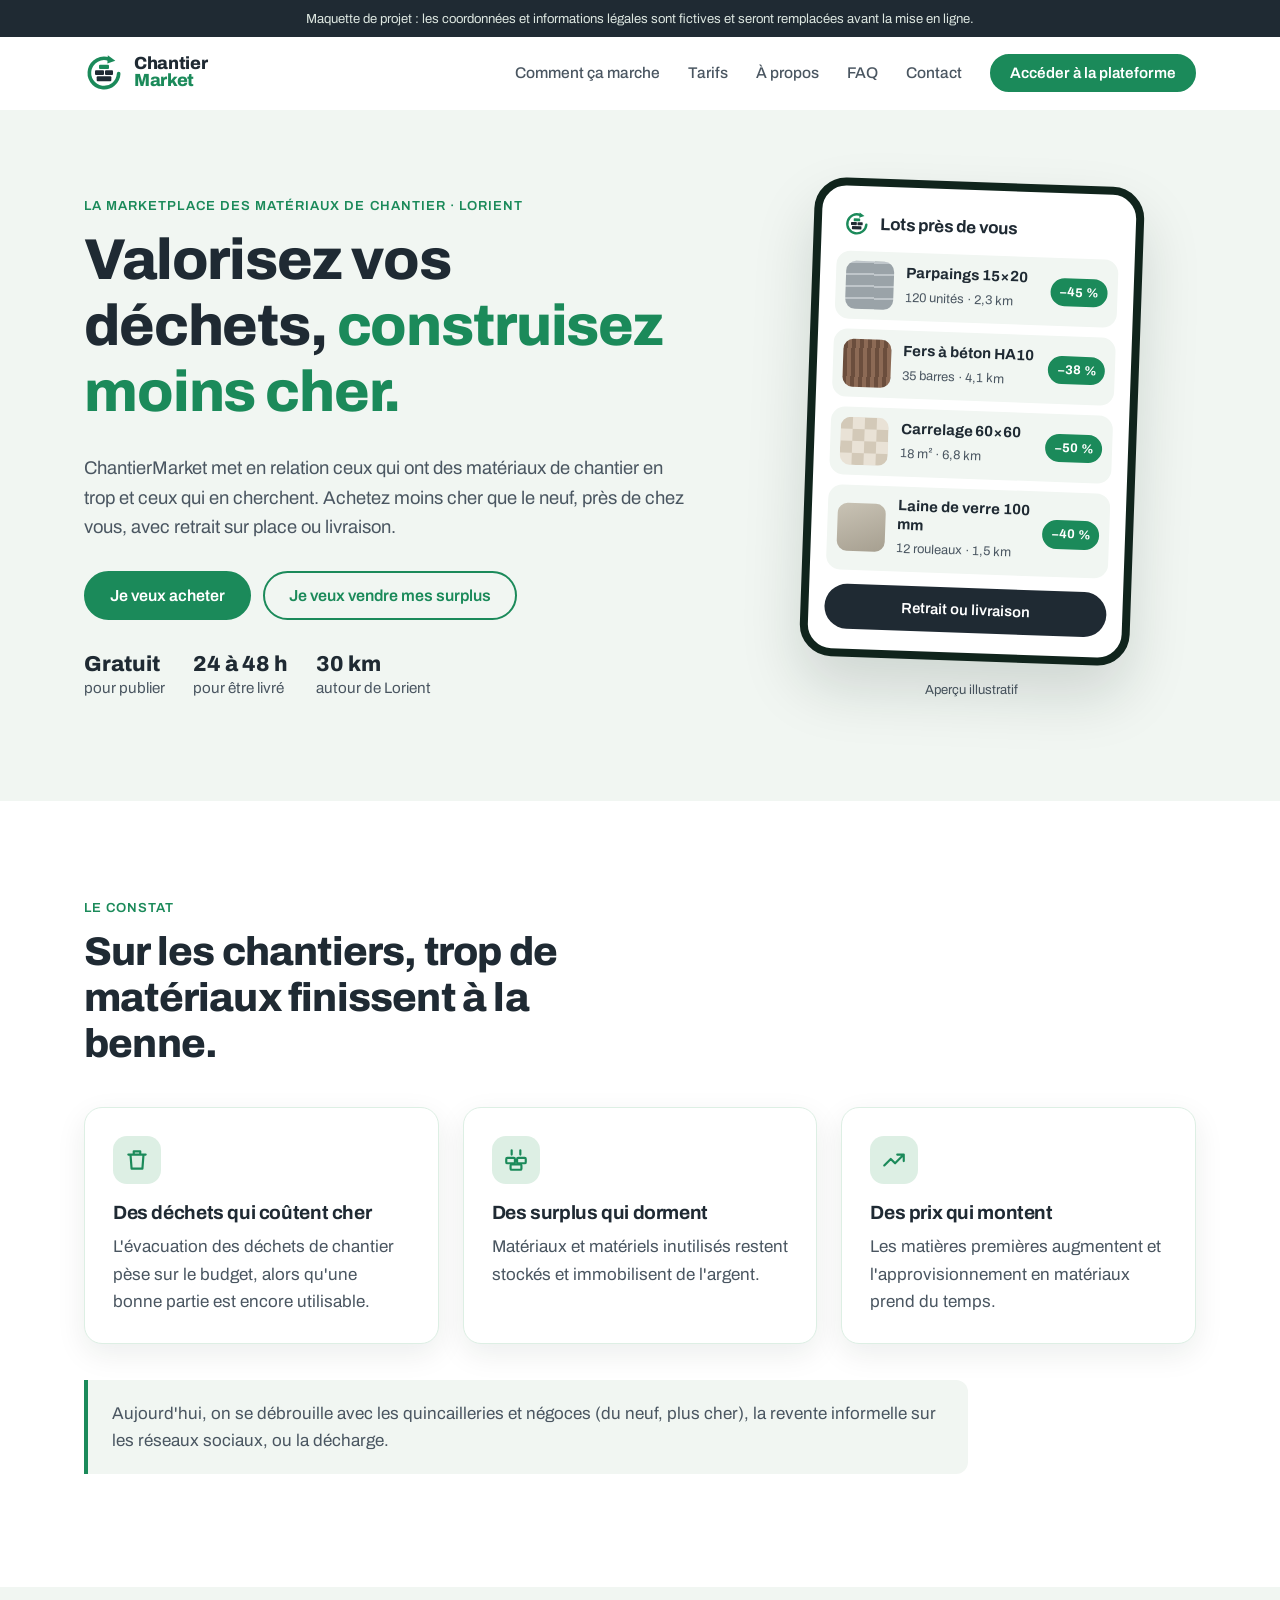
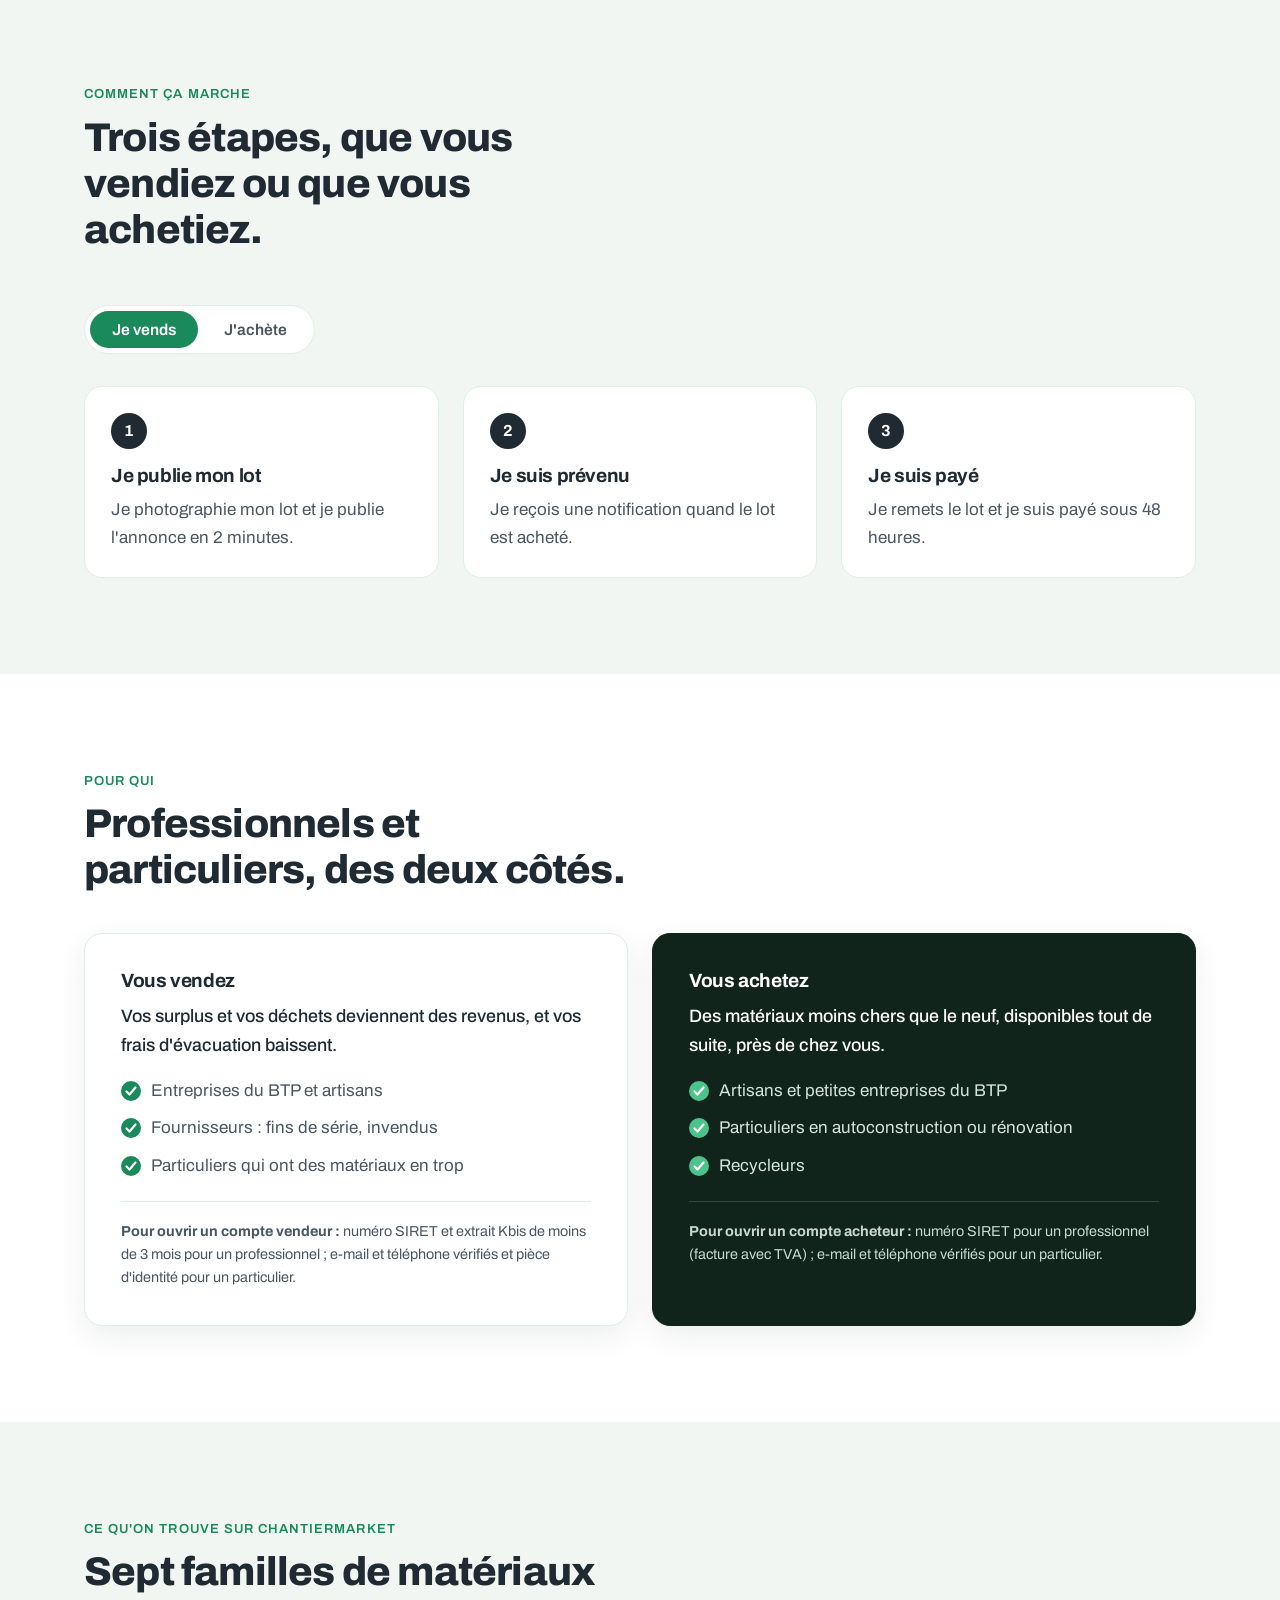
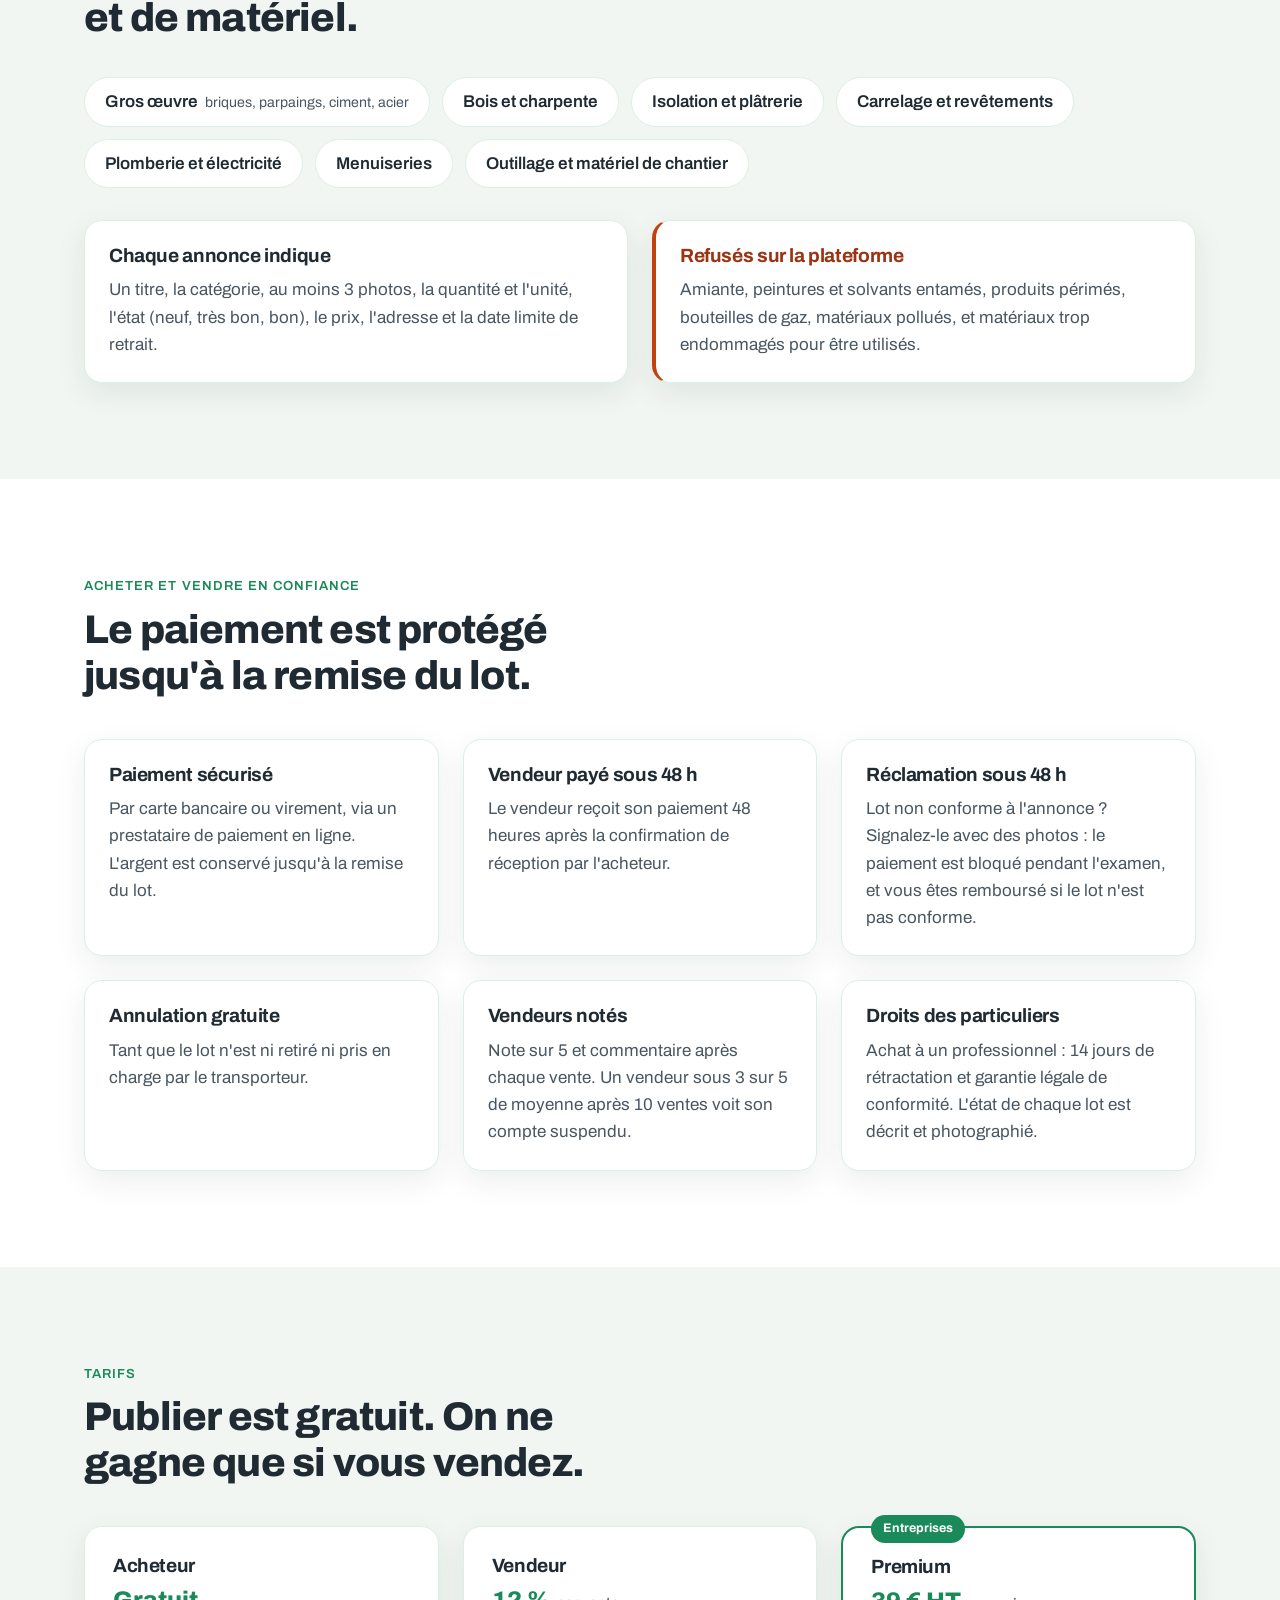
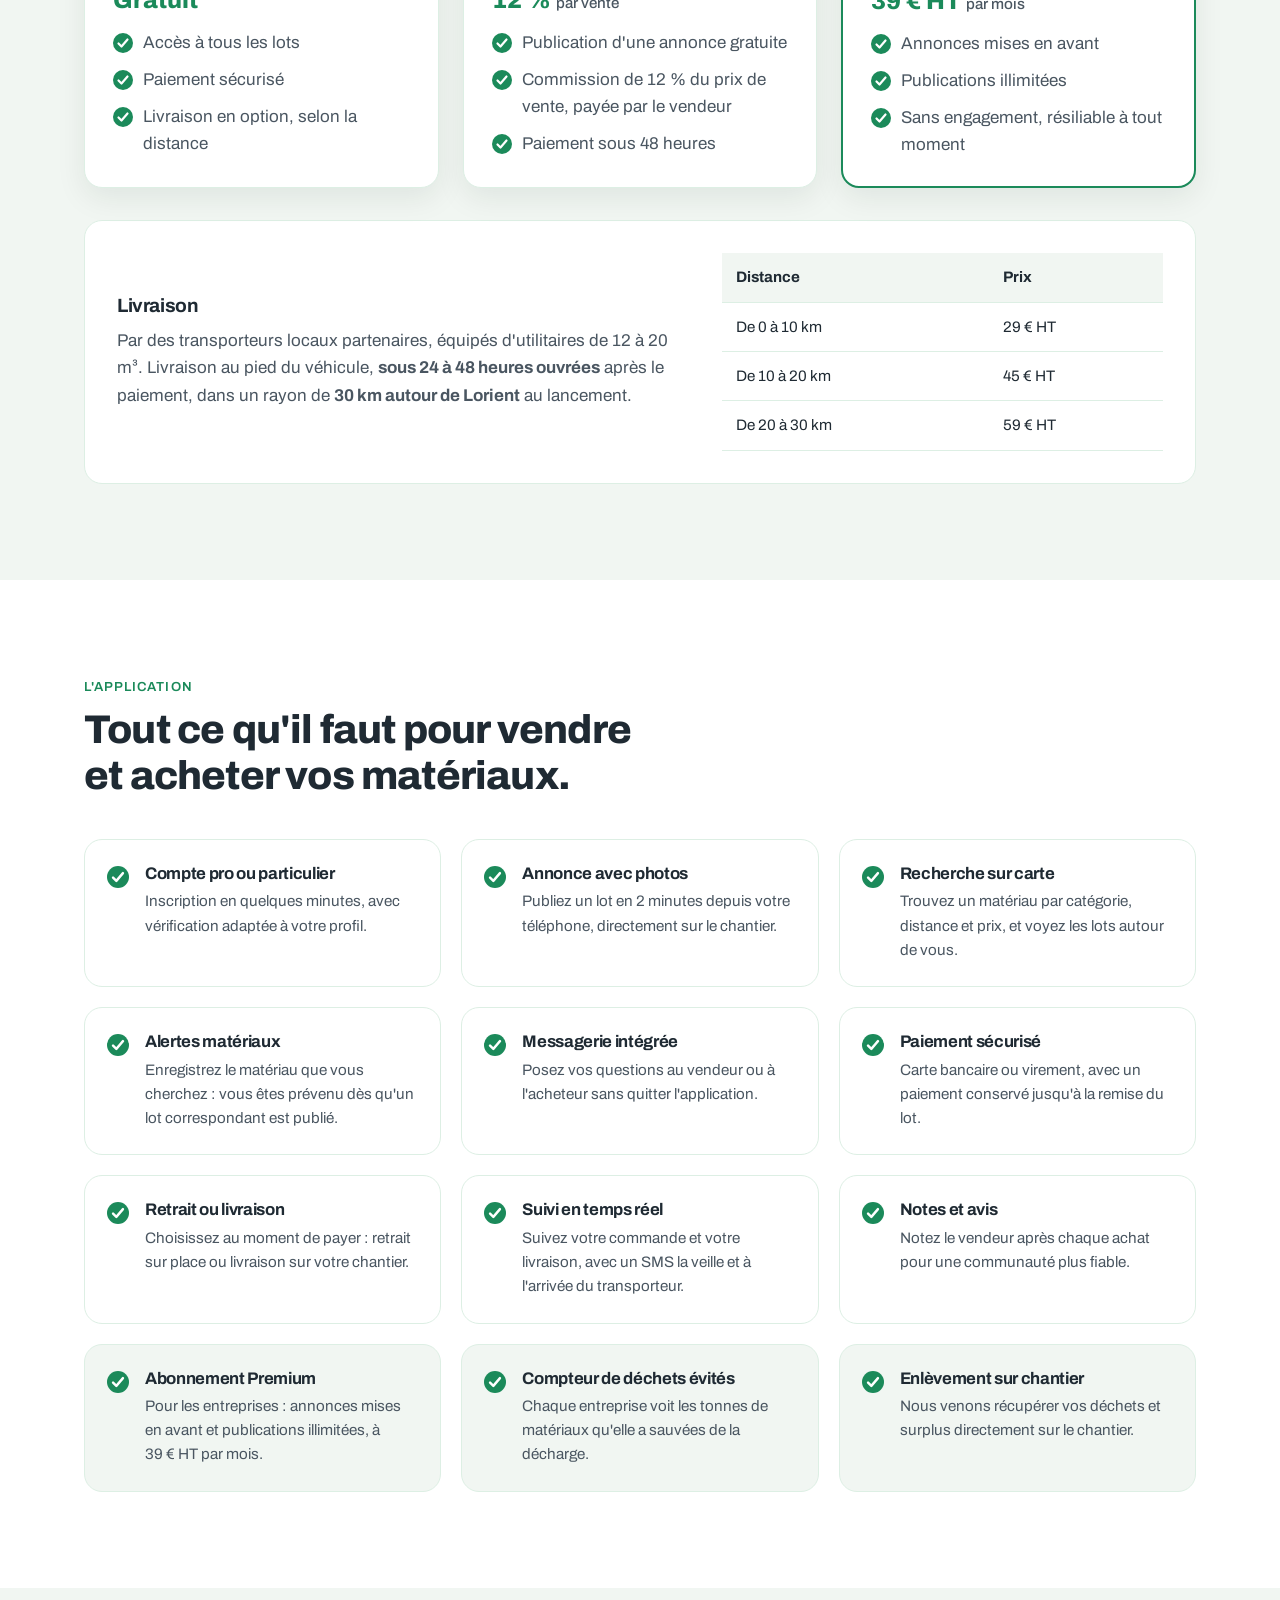
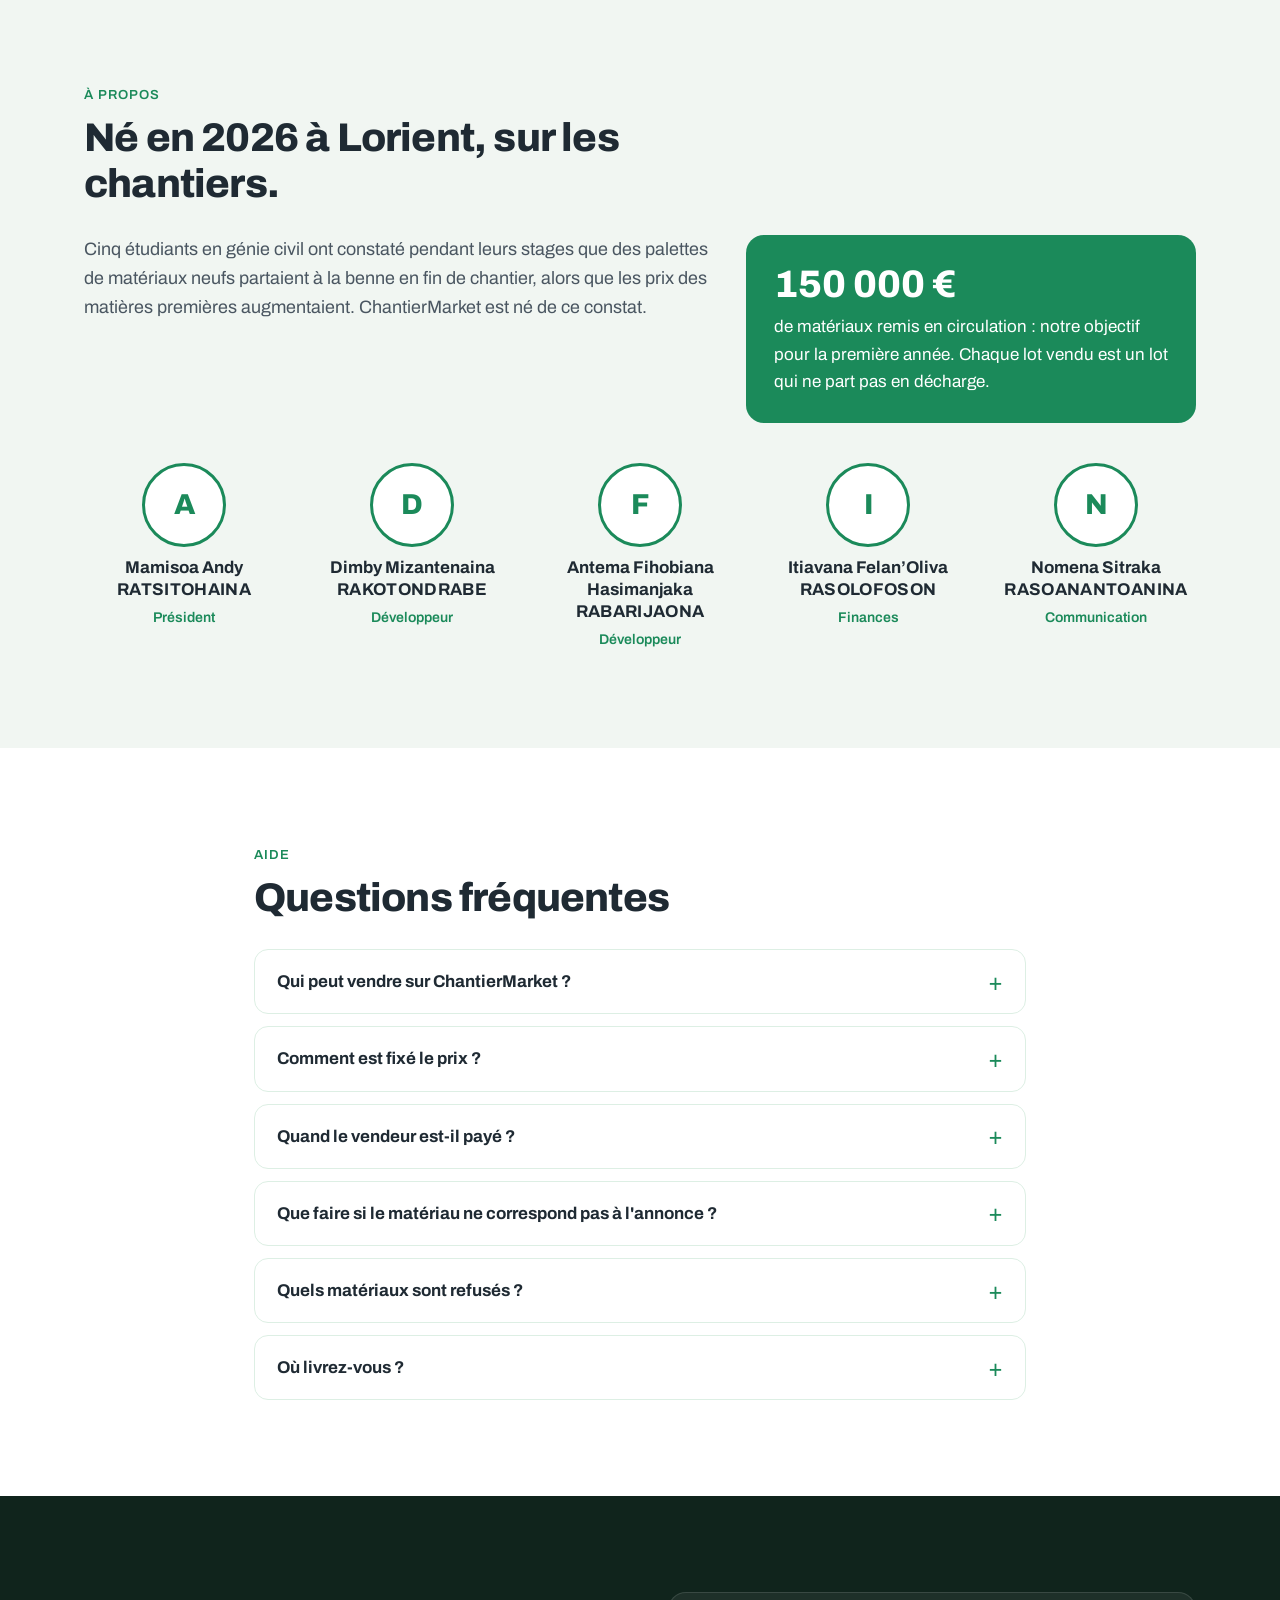
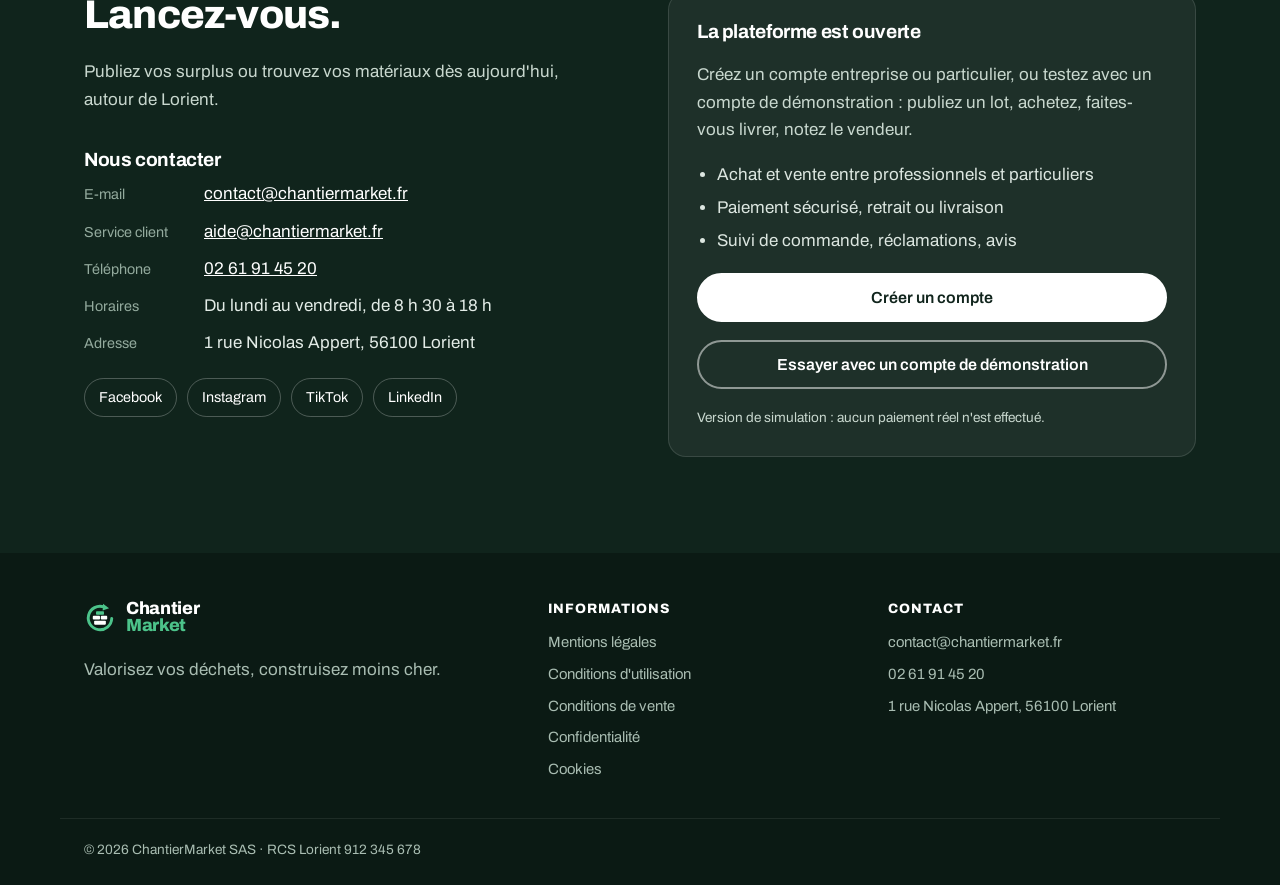
==== index.html @ c14db9f2 "Site vitrine et plateforme de simulation ChantierMarket - Site vitrine : présentation, tarifs, appli" ====
<!doctype html>
<html lang="fr">
<head>
  <meta charset="utf-8">
  <meta name="viewport" content="width=device-width, initial-scale=1">
  <title>ChantierMarket</title>
  <meta name="description" content="ChantierMarket met en relation ceux qui ont des matériaux de chantier en trop et ceux qui en cherchent. Achetez moins cher que le neuf, près de chez vous, avec retrait sur place ou livraison autour de Lorient.">
  <link rel="icon" href="assets/favicon.svg" type="image/svg+xml">
  <link rel="preconnect" href="https://fonts.googleapis.com">
  <link rel="preconnect" href="https://fonts.gstatic.com" crossorigin>
  <link href="https://fonts.googleapis.com/css2?family=Archivo:wght@400;500;600;700;800&display=swap" rel="stylesheet">
  <link rel="stylesheet" href="styles.css">
</head>
<body>

<p class="notice">Maquette de projet : les coordonnées et informations légales sont fictives et seront remplacées avant la mise en ligne.</p>

<header class="site-header">
  <div class="container header-inner">
    <a href="#top" class="brand" aria-label="ChantierMarket, accueil">
      <img src="assets/logo-mark.svg" alt="" width="40" height="40">
      <span class="wordmark"><span>Chantier</span><span class="accent">Market</span></span>
    </a>
    <button class="nav-toggle" aria-expanded="false" aria-controls="nav" aria-label="Ouvrir le menu">
      <span></span><span></span><span></span>
    </button>
    <nav id="nav" class="nav">
      <a href="#fonctionnement">Comment ça marche</a>
      <a href="#tarifs">Tarifs</a>
      <a href="#a-propos">À propos</a>
      <a href="#faq">FAQ</a>
      <a href="#contact">Contact</a>
      <a href="app.html" class="btn btn-small">Accéder à la plateforme</a>
    </nav>
  </div>
</header>

<main id="top">

  <!-- Accueil -->
  <section class="hero">
    <div class="container hero-inner">
      <div class="hero-text">
        <p class="eyebrow">La marketplace des matériaux de chantier · Lorient</p>
        <h1>Valorisez vos déchets, <span class="accent">construisez moins cher.</span></h1>
        <p class="lead">ChantierMarket met en relation ceux qui ont des matériaux de chantier en trop et ceux qui en cherchent. Achetez moins cher que le neuf, près de chez vous, avec retrait sur place ou livraison.</p>
        <div class="hero-actions">
          <a href="app.html#catalogue" class="btn">Je veux acheter</a>
          <a href="app.html#vendre" class="btn btn-ghost">Je veux vendre mes surplus</a>
        </div>
        <ul class="hero-facts">
          <li><strong>Gratuit</strong> pour publier</li>
          <li><strong>24 à 48 h</strong> pour être livré</li>
          <li><strong>30 km</strong> autour de Lorient</li>
        </ul>
      </div>

      <div class="hero-visual" aria-label="Aperçu de l'application">
        <div class="phone">
          <div class="phone-top">
            <img src="assets/logo-mark.svg" alt="" width="26" height="26">
            <strong>Lots près de vous</strong>
          </div>
          <ul class="lots">
            <li class="lot">
              <span class="lot-thumb t1" aria-hidden="true"></span>
              <div>
                <strong>Parpaings 15×20</strong>
                <small>120 unités · 2,3 km</small>
              </div>
              <span class="tag">−45 %</span>
            </li>
            <li class="lot">
              <span class="lot-thumb t2" aria-hidden="true"></span>
              <div>
                <strong>Fers à béton HA10</strong>
                <small>35 barres · 4,1 km</small>
              </div>
              <span class="tag">−38 %</span>
            </li>
            <li class="lot">
              <span class="lot-thumb t3" aria-hidden="true"></span>
              <div>
                <strong>Carrelage 60×60</strong>
                <small>18 m² · 6,8 km</small>
              </div>
              <span class="tag">−50 %</span>
            </li>
            <li class="lot">
              <span class="lot-thumb t4" aria-hidden="true"></span>
              <div>
                <strong>Laine de verre 100 mm</strong>
                <small>12 rouleaux · 1,5 km</small>
              </div>
              <span class="tag">−40 %</span>
            </li>
          </ul>
          <div class="phone-cta">Retrait ou livraison</div>
        </div>
        <p class="visual-note">Aperçu illustratif</p>
      </div>
    </div>
  </section>

  <!-- Problème -->
  <section id="probleme" class="section">
    <div class="container">
      <p class="eyebrow">Le constat</p>
      <h2>Sur les chantiers, trop de matériaux finissent à la benne.</h2>
      <div class="cards three">
        <article class="card">
          <div class="icon" aria-hidden="true">
            <svg viewBox="0 0 24 24"><path d="M4 7h16M9 7V4h6v3M6 7l1 13h10l1-13"/></svg>
          </div>
          <h3>Des déchets qui coûtent cher</h3>
          <p>L'évacuation des déchets de chantier pèse sur le budget, alors qu'une bonne partie est encore utilisable.</p>
        </article>
        <article class="card">
          <div class="icon" aria-hidden="true">
            <svg viewBox="0 0 24 24"><rect x="3" y="10" width="8" height="5" rx="1"/><rect x="13" y="10" width="8" height="5" rx="1"/><rect x="7" y="16" width="10" height="5" rx="1"/><path d="M8 3v4M16 3v4"/></svg>
          </div>
          <h3>Des surplus qui dorment</h3>
          <p>Matériaux et matériels inutilisés restent stockés et immobilisent de l'argent.</p>
        </article>
        <article class="card">
          <div class="icon" aria-hidden="true">
            <svg viewBox="0 0 24 24"><path d="M3 17l6-6 4 4 8-8M15 7h6v6"/></svg>
          </div>
          <h3>Des prix qui montent</h3>
          <p>Les matières premières augmentent et l'approvisionnement en matériaux prend du temps.</p>
        </article>
      </div>
      <p class="aside">Aujourd'hui, on se débrouille avec les quincailleries et négoces (du neuf, plus cher), la revente informelle sur les réseaux sociaux, ou la décharge.</p>
    </div>
  </section>

  <!-- Fonctionnement -->
  <section id="fonctionnement" class="section section-tint">
    <div class="container">
      <p class="eyebrow">Comment ça marche</p>
      <h2>Trois étapes, que vous vendiez ou que vous achetiez.</h2>

      <div class="tabs" role="tablist" aria-label="Parcours">
        <button role="tab" id="tab-vendeur" aria-selected="true" aria-controls="panel-vendeur">Je vends</button>
        <button role="tab" id="tab-acheteur" aria-selected="false" aria-controls="panel-acheteur" tabindex="-1">J'achète</button>
      </div>

      <ol class="steps" id="panel-vendeur" role="tabpanel" aria-labelledby="tab-vendeur">
        <li><span class="num">1</span><h3>Je publie mon lot</h3><p>Je photographie mon lot et je publie l'annonce en 2 minutes.</p></li>
        <li><span class="num">2</span><h3>Je suis prévenu</h3><p>Je reçois une notification quand le lot est acheté.</p></li>
        <li><span class="num">3</span><h3>Je suis payé</h3><p>Je remets le lot et je suis payé sous 48 heures.</p></li>
      </ol>

      <ol class="steps" id="panel-acheteur" role="tabpanel" aria-labelledby="tab-acheteur" hidden>
        <li><span class="num">1</span><h3>Je cherche</h3><p>Je cherche un matériau près de mon chantier, par catégorie, distance ou prix.</p></li>
        <li><span class="num">2</span><h3>Je paie en ligne</h3><p>Je paie en ligne et je choisis le retrait sur place ou la livraison.</p></li>
        <li><span class="num">3</span><h3>Je récupère et je note</h3><p>Je récupère ou je reçois mon lot, puis je note le vendeur.</p></li>
      </ol>
    </div>
  </section>

  <!-- Pour qui -->
  <section id="pour-qui" class="section">
    <div class="container">
      <p class="eyebrow">Pour qui</p>
      <h2>Professionnels et particuliers, des deux côtés.</h2>
      <div class="cards two">
        <article class="card card-audience">
          <h3>Vous vendez</h3>
          <p class="card-promise">Vos surplus et vos déchets deviennent des revenus, et vos frais d'évacuation baissent.</p>
          <ul class="checks">
            <li>Entreprises du BTP et artisans</li>
            <li>Fournisseurs : fins de série, invendus</li>
            <li>Particuliers qui ont des matériaux en trop</li>
          </ul>
          <p class="card-note"><strong>Pour ouvrir un compte vendeur :</strong> numéro SIRET et extrait Kbis de moins de 3 mois pour un professionnel ; e-mail et téléphone vérifiés et pièce d'identité pour un particulier.</p>
        </article>
        <article class="card card-audience card-dark">
          <h3>Vous achetez</h3>
          <p class="card-promise">Des matériaux moins chers que le neuf, disponibles tout de suite, près de chez vous.</p>
          <ul class="checks">
            <li>Artisans et petites entreprises du BTP</li>
            <li>Particuliers en autoconstruction ou rénovation</li>
            <li>Recycleurs</li>
          </ul>
          <p class="card-note"><strong>Pour ouvrir un compte acheteur :</strong> numéro SIRET pour un professionnel (facture avec TVA) ; e-mail et téléphone vérifiés pour un particulier.</p>
        </article>
      </div>
    </div>
  </section>

  <!-- Catégories -->
  <section id="materiaux" class="section section-tint">
    <div class="container">
      <p class="eyebrow">Ce qu'on trouve sur ChantierMarket</p>
      <h2>Sept familles de matériaux et de matériel.</h2>
      <ul class="categories">
        <li>Gros œuvre <small>briques, parpaings, ciment, acier</small></li>
        <li>Bois et charpente</li>
        <li>Isolation et plâtrerie</li>
        <li>Carrelage et revêtements</li>
        <li>Plomberie et électricité</li>
        <li>Menuiseries</li>
        <li>Outillage et matériel de chantier</li>
      </ul>
      <div class="split">
        <div class="card compact">
          <h3>Chaque annonce indique</h3>
          <p>Un titre, la catégorie, au moins 3 photos, la quantité et l'unité, l'état (neuf, très bon, bon), le prix, l'adresse et la date limite de retrait.</p>
        </div>
        <div class="card compact card-warning">
          <h3>Refusés sur la plateforme</h3>
          <p>Amiante, peintures et solvants entamés, produits périmés, bouteilles de gaz, matériaux pollués, et matériaux trop endommagés pour être utilisés.</p>
        </div>
      </div>
    </div>
  </section>

  <!-- Confiance -->
  <section id="confiance" class="section">
    <div class="container">
      <p class="eyebrow">Acheter et vendre en confiance</p>
      <h2>Le paiement est protégé jusqu'à la remise du lot.</h2>
      <div class="cards three">
        <article class="card compact">
          <h3>Paiement sécurisé</h3>
          <p>Par carte bancaire ou virement, via un prestataire de paiement en ligne. L'argent est conservé jusqu'à la remise du lot.</p>
        </article>
        <article class="card compact">
          <h3>Vendeur payé sous 48 h</h3>
          <p>Le vendeur reçoit son paiement 48 heures après la confirmation de réception par l'acheteur.</p>
        </article>
        <article class="card compact">
          <h3>Réclamation sous 48 h</h3>
          <p>Lot non conforme à l'annonce ? Signalez-le avec des photos : le paiement est bloqué pendant l'examen, et vous êtes remboursé si le lot n'est pas conforme.</p>
        </article>
        <article class="card compact">
          <h3>Annulation gratuite</h3>
          <p>Tant que le lot n'est ni retiré ni pris en charge par le transporteur.</p>
        </article>
        <article class="card compact">
          <h3>Vendeurs notés</h3>
          <p>Note sur 5 et commentaire après chaque vente. Un vendeur sous 3 sur 5 de moyenne après 10 ventes voit son compte suspendu.</p>
        </article>
        <article class="card compact">
          <h3>Droits des particuliers</h3>
          <p>Achat à un professionnel : 14 jours de rétractation et garantie légale de conformité. L'état de chaque lot est décrit et photographié.</p>
        </article>
      </div>
    </div>
  </section>

  <!-- Tarifs -->
  <section id="tarifs" class="section section-tint">
    <div class="container">
      <p class="eyebrow">Tarifs</p>
      <h2>Publier est gratuit. On ne gagne que si vous vendez.</h2>
      <div class="cards three pricing">
        <article class="card">
          <h3>Acheteur</h3>
          <p class="price">Gratuit</p>
          <ul class="checks">
            <li>Accès à tous les lots</li>
            <li>Paiement sécurisé</li>
            <li>Livraison en option, selon la distance</li>
          </ul>
        </article>
        <article class="card">
          <h3>Vendeur</h3>
          <p class="price">12 % <small>par vente</small></p>
          <ul class="checks">
            <li>Publication d'une annonce gratuite</li>
            <li>Commission de 12 % du prix de vente, payée par le vendeur</li>
            <li>Paiement sous 48 heures</li>
          </ul>
        </article>
        <article class="card card-featured">
          <span class="badge">Entreprises</span>
          <h3>Premium</h3>
          <p class="price">39 € HT <small>par mois</small></p>
          <ul class="checks">
            <li>Annonces mises en avant</li>
            <li>Publications illimitées</li>
            <li>Sans engagement, résiliable à tout moment</li>
          </ul>
        </article>
      </div>

      <div id="livraison" class="delivery">
        <div>
          <h3>Livraison</h3>
          <p>Par des transporteurs locaux partenaires, équipés d'utilitaires de 12 à 20 m³. Livraison au pied du véhicule, <strong>sous 24 à 48 heures ouvrées</strong> après le paiement, dans un rayon de <strong>30 km autour de Lorient</strong> au lancement.</p>
        </div>
        <div class="table-wrap">
          <table>
            <thead><tr><th>Distance</th><th>Prix</th></tr></thead>
            <tbody>
              <tr><td>De 0 à 10 km</td><td>29 € HT</td></tr>
              <tr><td>De 10 à 20 km</td><td>45 € HT</td></tr>
              <tr><td>De 20 à 30 km</td><td>59 € HT</td></tr>
            </tbody>
          </table>
        </div>
      </div>
    </div>
  </section>

  <!-- Application -->
  <section id="application" class="section">
    <div class="container">
      <p class="eyebrow">L'application</p>
      <h2>Tout ce qu'il faut pour vendre et acheter vos matériaux.</h2>
      <ul class="features">
        <li>
          <h3>Compte pro ou particulier</h3>
          <p>Inscription en quelques minutes, avec vérification adaptée à votre profil.</p>
        </li>
        <li>
          <h3>Annonce avec photos</h3>
          <p>Publiez un lot en 2 minutes depuis votre téléphone, directement sur le chantier.</p>
        </li>
        <li>
          <h3>Recherche sur carte</h3>
          <p>Trouvez un matériau par catégorie, distance et prix, et voyez les lots autour de vous.</p>
        </li>
        <li>
          <h3>Alertes matériaux</h3>
          <p>Enregistrez le matériau que vous cherchez : vous êtes prévenu dès qu'un lot correspondant est publié.</p>
        </li>
        <li>
          <h3>Messagerie intégrée</h3>
          <p>Posez vos questions au vendeur ou à l'acheteur sans quitter l'application.</p>
        </li>
        <li>
          <h3>Paiement sécurisé</h3>
          <p>Carte bancaire ou virement, avec un paiement conservé jusqu'à la remise du lot.</p>
        </li>
        <li>
          <h3>Retrait ou livraison</h3>
          <p>Choisissez au moment de payer : retrait sur place ou livraison sur votre chantier.</p>
        </li>
        <li>
          <h3>Suivi en temps réel</h3>
          <p>Suivez votre commande et votre livraison, avec un SMS la veille et à l'arrivée du transporteur.</p>
        </li>
        <li>
          <h3>Notes et avis</h3>
          <p>Notez le vendeur après chaque achat pour une communauté plus fiable.</p>
        </li>
        <li class="feature-pro">
          <h3>Abonnement Premium</h3>
          <p>Pour les entreprises : annonces mises en avant et publications illimitées, à 39&nbsp;€&nbsp;HT par mois.</p>
        </li>
        <li class="feature-pro">
          <h3>Compteur de déchets évités</h3>
          <p>Chaque entreprise voit les tonnes de matériaux qu'elle a sauvées de la décharge.</p>
        </li>
        <li class="feature-pro">
          <h3>Enlèvement sur chantier</h3>
          <p>Nous venons récupérer vos déchets et surplus directement sur le chantier.</p>
        </li>
      </ul>
    </div>
  </section>

  <!-- À propos -->
  <section id="a-propos" class="section section-tint">
    <div class="container">
      <p class="eyebrow">À propos</p>
      <h2>Né en 2026 à Lorient, sur les chantiers.</h2>
      <div class="about">
        <p class="about-story">Cinq étudiants en génie civil ont constaté pendant leurs stages que des palettes de matériaux neufs partaient à la benne en fin de chantier, alors que les prix des matières premières augmentaient. ChantierMarket est né de ce constat.</p>
        <div class="goal">
          <p class="goal-figure">150 000 €</p>
          <p>de matériaux remis en circulation : notre objectif pour la première année. Chaque lot vendu est un lot qui ne part pas en décharge.</p>
        </div>
      </div>
      <ul class="team">
        <li><span class="avatar" aria-hidden="true">A</span><strong>Mamisoa Andy <span class="surname">RATSITOHAINA</span></strong><small>Président</small></li>
        <li><span class="avatar" aria-hidden="true">D</span><strong>Dimby Mizantenaina <span class="surname">RAKOTONDRABE</span></strong><small>Développeur</small></li>
        <li><span class="avatar" aria-hidden="true">F</span><strong>Antema Fihobiana Hasimanjaka <span class="surname">RABARIJAONA</span></strong><small>Développeur</small></li>
        <li><span class="avatar" aria-hidden="true">I</span><strong>Itiavana Felan’Oliva <span class="surname">RASOLOFOSON</span></strong><small>Finances</small></li>
        <li><span class="avatar" aria-hidden="true">N</span><strong>Nomena Sitraka <span class="surname">RASOANANTOANINA</span></strong><small>Communication</small></li>
      </ul>
    </div>
  </section>

  <!-- FAQ -->
  <section id="faq" class="section">
    <div class="container container-narrow">
      <p class="eyebrow">Aide</p>
      <h2>Questions fréquentes</h2>
      <div class="faq">
        <details>
          <summary>Qui peut vendre sur ChantierMarket ?</summary>
          <p>Les entreprises du BTP, les fournisseurs et les particuliers.</p>
        </details>
        <details>
          <summary>Comment est fixé le prix ?</summary>
          <p>Le vendeur fixe son prix. Nous conseillons 30 à 60 % sous le prix du neuf.</p>
        </details>
        <details>
          <summary>Quand le vendeur est-il payé ?</summary>
          <p>48 heures après la confirmation de réception par l'acheteur.</p>
        </details>
        <details>
          <summary>Que faire si le matériau ne correspond pas à l'annonce ?</summary>
          <p>Signalez-le sous 48 heures avec des photos : le paiement est bloqué pendant l'examen.</p>
        </details>
        <details>
          <summary>Quels matériaux sont refusés ?</summary>
          <p>L'amiante, les produits chimiques dangereux et les matériaux endommagés au point d'être inutilisables.</p>
        </details>
        <details>
          <summary>Où livrez-vous ?</summary>
          <p>Dans un rayon de 30 km autour de Lorient au lancement, sous 24 à 48 heures ouvrées après le paiement.</p>
        </details>
      </div>
    </div>
  </section>

  <!-- Inscription et contact -->
  <section id="inscription" class="section signup">
    <div class="container signup-inner">
      <div>
        <h2>Lancez-vous.</h2>
        <p>Publiez vos surplus ou trouvez vos matériaux dès aujourd'hui, autour de Lorient.</p>

        <div id="contact" class="contact">
          <h3>Nous contacter</h3>
          <ul class="contact-list">
            <li><span>E-mail</span><a href="mailto:contact@chantiermarket.fr">contact@chantiermarket.fr</a></li>
            <li><span>Service client</span><a href="mailto:aide@chantiermarket.fr">aide@chantiermarket.fr</a></li>
            <li><span>Téléphone</span><a href="tel:+33261914520">02 61 91 45 20</a></li>
            <li><span>Horaires</span>Du lundi au vendredi, de 8 h 30 à 18 h</li>
            <li><span>Adresse</span>1 rue Nicolas Appert, 56100 Lorient</li>
          </ul>
          <ul class="socials" aria-label="Réseaux sociaux">
            <li><a href="https://www.facebook.com/chantiermarket" rel="noopener">Facebook</a></li>
            <li><a href="https://www.instagram.com/chantiermarket" rel="noopener">Instagram</a></li>
            <li><a href="https://www.tiktok.com/@chantiermarket" rel="noopener">TikTok</a></li>
            <li><a href="https://www.linkedin.com/company/chantiermarket" rel="noopener">LinkedIn</a></li>
          </ul>
        </div>
      </div>
      <div class="signup-form platform-cta">
        <h3>La plateforme est ouverte</h3>
        <p>Créez un compte entreprise ou particulier, ou testez avec un compte de démonstration : publiez un lot, achetez, faites-vous livrer, notez le vendeur.</p>
        <ul class="platform-list">
          <li>Achat et vente entre professionnels et particuliers</li>
          <li>Paiement sécurisé, retrait ou livraison</li>
          <li>Suivi de commande, réclamations, avis</li>
        </ul>
        <a href="app.html#inscription" class="btn btn-light">Créer un compte</a>
        <a href="app.html" class="btn btn-ghost-light">Essayer avec un compte de démonstration</a>
        <p class="form-note">Version de simulation : aucun paiement réel n'est effectué.</p>
      </div>
    </div>
  </section>

</main>

<footer class="site-footer">
  <div class="container footer-grid">
    <div>
      <a href="#top" class="brand brand-light" aria-label="ChantierMarket, haut de page">
        <img src="assets/logo-mark-light.svg" alt="" width="32" height="32">
        <span class="wordmark"><span>Chantier</span><span class="accent">Market</span></span>
      </a>
      <p class="footer-slogan">Valorisez vos déchets, construisez moins cher.</p>
    </div>
    <nav aria-label="Informations juridiques">
      <h2 class="footer-title">Informations</h2>
      <ul class="footer-links">
        <li><a href="mentions-legales.html">Mentions légales</a></li>
        <li><a href="cgu.html">Conditions d'utilisation</a></li>
        <li><a href="cgv.html">Conditions de vente</a></li>
        <li><a href="confidentialite.html">Confidentialité</a></li>
        <li><a href="cookies.html">Cookies</a></li>
      </ul>
    </nav>
    <div>
      <h2 class="footer-title">Contact</h2>
      <ul class="footer-links">
        <li><a href="mailto:contact@chantiermarket.fr">contact@chantiermarket.fr</a></li>
        <li><a href="tel:+33261914520">02 61 91 45 20</a></li>
        <li>1 rue Nicolas Appert, 56100 Lorient</li>
      </ul>
    </div>
  </div>
  <div class="container footer-bottom">
    <p>© <span id="year">2026</span> ChantierMarket SAS · RCS Lorient 912 345 678</p>
  </div>
</footer>

<script src="script.js"></script>
</body>
</html>
---- styles.css ----
/* ChantierMarket — charte reprise du logo */
:root {
  --green: #1B8A5A;
  --green-dark: #146B46;
  --green-light: #4CC38A;
  --green-pale: #F1F6F2;
  --green-mist: #DDEFE4;
  --ink: #1F2A33;
  --ink-soft: #4A5661;
  --night: #10241C;
  --sand: #EAE8E4;
  --white: #FFFFFF;
  --radius: 18px;
  --shadow: 0 10px 30px rgba(16, 36, 28, 0.08);
  --font-title: "Archivo", "Segoe UI", system-ui, sans-serif;
  --font-body: "Archivo", "Segoe UI", system-ui, sans-serif;
}

*, *::before, *::after { box-sizing: border-box; }

html { scroll-behavior: smooth; scroll-padding-top: 80px; }

body {
  margin: 0;
  font-family: var(--font-body);
  font-size: 17px;
  line-height: 1.6;
  color: var(--ink);
  background: var(--white);
  -webkit-font-smoothing: antialiased;
}

img { max-width: 100%; display: block; }

h1, h2, h3 {
  font-family: var(--font-title);
  line-height: 1.15;
  letter-spacing: -0.02em;
  margin: 0 0 0.5em;
}
h1 { font-size: clamp(2.2rem, 5vw, 3.6rem); font-weight: 800; }
h2 { font-size: clamp(1.7rem, 3.4vw, 2.5rem); font-weight: 800; max-width: 22ch; }
h3 { font-size: 1.2rem; font-weight: 700; }
p { margin: 0 0 1em; }

.accent { color: var(--green); }

.container {
  width: 100%;
  max-width: 1160px;
  margin: 0 auto;
  padding: 0 24px;
}

.eyebrow {
  font-size: 0.82rem;
  font-weight: 600;
  text-transform: uppercase;
  letter-spacing: 0.08em;
  color: var(--green);
  margin-bottom: 0.8em;
}

/* Boutons */
.btn {
  display: inline-flex;
  align-items: center;
  justify-content: center;
  gap: 8px;
  padding: 14px 24px;
  border-radius: 999px;
  border: 2px solid var(--green);
  background: var(--green);
  color: var(--white);
  font: 600 1rem var(--font-body);
  text-decoration: none;
  cursor: pointer;
  transition: background 0.2s, border-color 0.2s, color 0.2s, transform 0.2s;
}
.btn:hover { background: var(--green-dark); border-color: var(--green-dark); transform: translateY(-1px); }
.btn:focus-visible, a:focus-visible, button:focus-visible, input:focus-visible {
  outline: 3px solid var(--green-light);
  outline-offset: 3px;
}
.btn-ghost { background: transparent; color: var(--green); }
.btn-ghost:hover { background: var(--green); color: var(--white); }
.btn-small { padding: 9px 18px; font-size: 0.95rem; }
.btn-light { background: var(--white); border-color: var(--white); color: var(--night); }
.btn-light:hover { background: var(--green-mist); border-color: var(--green-mist); }

/* En-tête */
.site-header {
  position: sticky;
  top: env(safe-area-inset-top, 0px);
  z-index: 50;
  background: rgba(255, 255, 255, 0.92);
  backdrop-filter: blur(10px);
  border-bottom: 1px solid transparent;
  transition: border-color 0.2s;
}
.site-header.scrolled { border-bottom-color: var(--green-mist); }
.header-inner {
  display: flex;
  align-items: center;
  justify-content: space-between;
  height: 72px;
}

.brand {
  display: inline-flex;
  align-items: center;
  gap: 10px;
  text-decoration: none;
  color: var(--ink);
}
.wordmark {
  display: flex;
  flex-direction: column;
  font: 800 1.1rem/0.95 var(--font-title);
  letter-spacing: -0.02em;
}
.wordmark .accent { color: var(--green); }
.brand-light { color: var(--white); }
.brand-light .wordmark .accent { color: var(--green-light); }

.nav { display: flex; align-items: center; gap: 28px; }
.nav a:not(.btn) {
  color: var(--ink-soft);
  text-decoration: none;
  font-weight: 500;
  font-size: 0.97rem;
}
.nav a:not(.btn):hover { color: var(--green); }

.nav-toggle {
  display: none;
  width: 44px;
  height: 44px;
  border: 0;
  background: transparent;
  cursor: pointer;
  padding: 10px;
}
.nav-toggle span {
  display: block;
  height: 2px;
  margin: 5px 0;
  background: var(--ink);
  border-radius: 2px;
  transition: transform 0.2s, opacity 0.2s;
}
.nav-toggle[aria-expanded="true"] span:nth-child(1) { transform: translateY(7px) rotate(45deg); }
.nav-toggle[aria-expanded="true"] span:nth-child(2) { opacity: 0; }
.nav-toggle[aria-expanded="true"] span:nth-child(3) { transform: translateY(-7px) rotate(-45deg); }

/* Accueil */
.hero {
  background: var(--green-pale);
  padding: 72px 0 88px;
  overflow: hidden;
}
.hero-inner {
  display: grid;
  grid-template-columns: 1.15fr 0.85fr;
  gap: 56px;
  align-items: center;
}
.lead { font-size: 1.15rem; color: var(--ink-soft); max-width: 36em; }
.hero-actions { display: flex; flex-wrap: wrap; gap: 12px; margin-top: 28px; }

.hero-visual { display: flex; flex-direction: column; align-items: center; }
.phone {
  width: 100%;
  max-width: 330px;
  background: var(--white);
  border-radius: 32px;
  padding: 20px 16px;
  box-shadow: 0 30px 60px rgba(16, 36, 28, 0.15);
  border: 8px solid var(--night);
  transform: rotate(2deg);
}
.phone-top {
  display: flex;
  align-items: center;
  gap: 10px;
  padding: 4px 6px 14px;
  font-family: var(--font-title);
}
.lots { list-style: none; margin: 0; padding: 0; display: grid; gap: 10px; }
.lot {
  display: grid;
  grid-template-columns: 48px 1fr auto;
  align-items: center;
  gap: 12px;
  padding: 10px;
  border-radius: 14px;
  background: var(--green-pale);
}
.lot strong { display: block; font-size: 0.93rem; line-height: 1.25; }
.lot small { color: var(--ink-soft); font-size: 0.8rem; }
.lot-thumb { width: 48px; height: 48px; border-radius: 10px; }
.t1 { background: repeating-linear-gradient(0deg, #9AA3A8 0 10px, #BFC6CA 10px 12px); }
.t2 { background: repeating-linear-gradient(90deg, #6B4E3D 0 4px, #8C6A55 4px 8px); }
.t3 { background: conic-gradient(#E9E2D6 25%, #D3C9B8 0 50%, #E9E2D6 0 75%, #D3C9B8 0) 0 0 / 24px 24px; }
.t4 { background: linear-gradient(160deg, #C9C3B5, #A69F90); }
.tag {
  background: var(--green);
  color: var(--white);
  font-weight: 700;
  font-size: 0.8rem;
  padding: 4px 9px;
  border-radius: 999px;
}
.phone-cta {
  margin-top: 14px;
  text-align: center;
  background: var(--ink);
  color: var(--white);
  border-radius: 999px;
  padding: 11px;
  font-weight: 600;
  font-size: 0.92rem;
}
.visual-note { margin-top: 18px; font-size: 0.82rem; color: var(--ink-soft); }

/* Sections */
.section { padding: 96px 0; }
.section-tint { background: var(--green-pale); }
.aside {
  margin-top: 36px;
  padding: 20px 24px;
  border-left: 4px solid var(--green);
  background: var(--green-pale);
  border-radius: 0 12px 12px 0;
  color: var(--ink-soft);
  max-width: 52em;
}

.cards { display: grid; gap: 24px; margin-top: 40px; }
.cards.two { grid-template-columns: repeat(2, 1fr); }
.cards.three { grid-template-columns: repeat(3, 1fr); }
.cards.four { grid-template-columns: repeat(4, 1fr); }

.card {
  position: relative;
  background: var(--white);
  border: 1px solid var(--green-mist);
  border-radius: var(--radius);
  padding: 28px;
  box-shadow: var(--shadow);
}
.card p:last-child { margin-bottom: 0; }
.card p { color: var(--ink-soft); }
.card.compact { padding: 24px; }

.icon {
  width: 48px;
  height: 48px;
  border-radius: 14px;
  background: var(--green-mist);
  display: grid;
  place-items: center;
  margin-bottom: 18px;
}
.icon svg {
  width: 26px;
  height: 26px;
  fill: none;
  stroke: var(--green);
  stroke-width: 2;
  stroke-linecap: round;
  stroke-linejoin: round;
}

/* Onglets parcours */
.tabs {
  display: inline-flex;
  gap: 4px;
  padding: 5px;
  margin-top: 32px;
  background: var(--white);
  border-radius: 999px;
  border: 1px solid var(--green-mist);
}
.tabs button {
  border: 0;
  background: transparent;
  padding: 10px 22px;
  border-radius: 999px;
  font: 600 0.98rem var(--font-body);
  color: var(--ink-soft);
  cursor: pointer;
}
.tabs button[aria-selected="true"] { background: var(--green); color: var(--white); }

.steps {
  list-style: none;
  margin: 32px 0 0;
  padding: 0;
  display: grid;
  grid-template-columns: repeat(3, 1fr);
  gap: 24px;
  counter-reset: step;
}
.steps[hidden] { display: none; }
.steps li {
  background: var(--white);
  border-radius: var(--radius);
  padding: 26px;
  border: 1px solid var(--green-mist);
}
.steps p { color: var(--ink-soft); margin: 0; }
.num {
  display: inline-grid;
  place-items: center;
  width: 36px;
  height: 36px;
  border-radius: 50%;
  background: var(--ink);
  color: var(--white);
  font: 700 1rem var(--font-title);
  margin-bottom: 16px;
}

/* Pour qui */
.card-audience { padding: 36px; }
.card-promise { font-size: 1.12rem; font-weight: 500; color: var(--ink) !important; }
.card-dark { background: var(--night); border-color: var(--night); color: var(--white); }
.card-dark .card-promise { color: var(--white) !important; }
.card-dark .checks li { color: #D6E4DC; }
.card-dark .checks li::before { background-color: var(--green-light); }

.checks { list-style: none; padding: 0; margin: 16px 0 0; display: grid; gap: 10px; }
.checks li {
  position: relative;
  padding-left: 30px;
  color: var(--ink-soft);
}
.checks li::before {
  content: "";
  position: absolute;
  left: 0;
  top: 4px;
  width: 20px;
  height: 20px;
  border-radius: 50%;
  background: var(--green) url("data:image/svg+xml,%3Csvg xmlns='http://www.w3.org/2000/svg' viewBox='0 0 20 20'%3E%3Cpath d='M5.5 10.5l3 3 6-7' fill='none' stroke='white' stroke-width='2.2' stroke-linecap='round' stroke-linejoin='round'/%3E%3C/svg%3E") center / 20px no-repeat;
}

/* Offres */
.price {
  font: 800 1.5rem var(--font-title);
  color: var(--green) !important;
  margin-bottom: 0.4em;
}
.card-featured { border: 2px solid var(--green); }
.badge {
  position: absolute;
  top: -13px;
  left: 28px;
  background: var(--green);
  color: var(--white);
  font-size: 0.78rem;
  font-weight: 700;
  padding: 4px 12px;
  border-radius: 999px;
}

/* Équipe */
.team {
  list-style: none;
  margin: 40px 0 0;
  padding: 0;
  display: flex;
  flex-wrap: wrap;
  gap: 28px 40px;
}
.team li {
  display: flex;
  flex-direction: column;
  align-items: center;
  gap: 10px;
  font-weight: 600;
}
.avatar {
  width: 84px;
  height: 84px;
  border-radius: 50%;
  display: grid;
  place-items: center;
  background: var(--white);
  border: 3px solid var(--green);
  color: var(--green);
  font: 800 1.8rem var(--font-title);
}

/* Inscription */
.signup { background: var(--night); color: var(--white); }
.signup h2 { color: var(--white); }
.signup p { color: #C9D8CF; }
.signup-inner {
  display: grid;
  grid-template-columns: 1fr 1fr;
  gap: 56px;
  align-items: start;
}
.signup-form {
  background: rgba(255, 255, 255, 0.06);
  border: 1px solid rgba(255, 255, 255, 0.12);
  border-radius: var(--radius);
  padding: 28px;
  display: grid;
  gap: 18px;
}
.field { display: grid; gap: 6px; border: 0; margin: 0; padding: 0; }
.field label, .field legend { font-weight: 600; font-size: 0.93rem; margin-bottom: 4px; }
.field input[type="text"], .field input[type="email"] {
  width: 100%;
  padding: 12px 14px;
  border-radius: 10px;
  border: 1px solid rgba(255, 255, 255, 0.25);
  background: rgba(255, 255, 255, 0.95);
  font: 400 1rem var(--font-body);
  color: var(--ink);
}
.field input[aria-invalid="true"] { border-color: #FF8A7A; box-shadow: 0 0 0 2px #FF8A7A; }
.choices { display: flex; flex-wrap: wrap; gap: 8px 22px; }
.choice {
  display: inline-flex !important;
  align-items: center;
  gap: 8px;
  margin: 0 !important;
  font-weight: 500 !important;
  cursor: pointer;
}
.form-note { font-size: 0.85rem; margin: 0; }
.platform-cta h3 { color: var(--white); margin: 0; }
.platform-cta p { margin: 0; }
.platform-list { margin: 0; padding-left: 20px; color: #DCE6E0; display: grid; gap: 6px; }
.btn-ghost-light { background: transparent; border-color: rgba(255, 255, 255, 0.5); color: var(--white); }
.btn-ghost-light:hover { background: rgba(255, 255, 255, 0.1); border-color: var(--white); }
.form-note a { color: var(--green-light); }
.choice input { accent-color: var(--green-light); width: 18px; height: 18px; }
.form-message { margin: 0; min-height: 1.5em; font-weight: 500; }
.form-message.ok { color: var(--green-light); }
.form-message.error { color: #FFB4A8; }

/* Bandeau maquette */
.notice {
  margin: 0;
  padding: 8px 16px;
  background: var(--ink);
  color: #DCE6E0;
  font-size: 0.82rem;
  text-align: center;
}

/* Chiffres clés de l'accueil */
.hero-facts {
  list-style: none;
  display: flex;
  flex-wrap: wrap;
  gap: 12px 28px;
  margin: 32px 0 0;
  padding: 0;
  color: var(--ink-soft);
  font-size: 0.95rem;
}
.hero-facts strong { display: block; font: 800 1.35rem var(--font-title); color: var(--ink); }

.card-note {
  margin-top: 22px !important;
  padding-top: 18px;
  border-top: 1px solid var(--green-mist);
  font-size: 0.9rem;
}
.card-dark .card-note { border-top-color: rgba(255, 255, 255, 0.15); color: #C9D8CF; }

/* Catégories */
.categories {
  list-style: none;
  display: flex;
  flex-wrap: wrap;
  gap: 12px;
  margin: 36px 0 0;
  padding: 0;
}
.categories li {
  background: var(--white);
  border: 1px solid var(--green-mist);
  border-radius: 999px;
  padding: 10px 20px;
  font-weight: 600;
}
.categories small { font-weight: 400; color: var(--ink-soft); margin-left: 4px; }

.split { display: grid; grid-template-columns: 1fr 1fr; gap: 24px; margin-top: 32px; }
.card-warning { border-left: 4px solid #C2410C; }
.card-warning h3 { color: #9A3412; }

/* Prix */
.price small { font: 500 0.95rem var(--font-body); color: var(--ink-soft); }

/* Livraison */
.delivery {
  display: grid;
  grid-template-columns: 1.3fr 1fr;
  gap: 32px;
  align-items: center;
  margin-top: 32px;
  background: var(--white);
  border: 1px solid var(--green-mist);
  border-radius: var(--radius);
  padding: 32px;
}
.delivery p { color: var(--ink-soft); margin: 0; }

.table-wrap { overflow-x: auto; }
table { width: 100%; border-collapse: collapse; font-size: 0.95rem; }
th, td { text-align: left; padding: 12px 14px; border-bottom: 1px solid var(--green-mist); vertical-align: top; }
th { background: var(--green-pale); font-weight: 700; }

/* Application */
.features {
  list-style: none;
  margin: 40px 0 0;
  padding: 0;
  display: grid;
  grid-template-columns: repeat(3, 1fr);
  gap: 20px;
}
.features li {
  position: relative;
  background: var(--white);
  border: 1px solid var(--green-mist);
  border-radius: var(--radius);
  padding: 24px 24px 24px 60px;
}
.features li::before {
  content: "";
  position: absolute;
  left: 22px;
  top: 26px;
  width: 22px;
  height: 22px;
  border-radius: 50%;
  background: var(--green) url("data:image/svg+xml,%3Csvg xmlns='http://www.w3.org/2000/svg' viewBox='0 0 20 20'%3E%3Cpath d='M5.5 10.5l3 3 6-7' fill='none' stroke='white' stroke-width='2.2' stroke-linecap='round' stroke-linejoin='round'/%3E%3C/svg%3E") center / 22px no-repeat;
}
.features h3 { font-size: 1.05rem; margin-bottom: 0.35em; }
.features p { margin: 0; color: var(--ink-soft); font-size: 0.95rem; }
.features .feature-pro { background: var(--green-pale); }

/* À propos */
.about { display: grid; grid-template-columns: 1.4fr 1fr; gap: 32px; margin-top: 28px; align-items: start; }
.about-story { font-size: 1.12rem; color: var(--ink-soft); margin: 0; }
.goal { background: var(--green); color: var(--white); border-radius: var(--radius); padding: 28px; }
.goal p { margin: 0; }
.goal-figure { font: 800 2.4rem/1.1 var(--font-title); margin-bottom: 8px !important; }
.team { justify-content: space-between; gap: 32px 20px; }
.team li { width: 200px; text-align: center; }
.team strong { line-height: 1.3; }
.team .surname { display: block; letter-spacing: 0.02em; }
.team small { color: var(--green); font-weight: 600; font-size: 0.88rem; margin-top: -4px; }
@media (max-width: 760px) {
  .team { justify-content: center; }
  .team li { width: 46%; }
}

/* FAQ */
.container-narrow { max-width: 820px; }
.faq { margin-top: 28px; display: grid; gap: 12px; }
.faq details {
  border: 1px solid var(--green-mist);
  border-radius: 14px;
  background: var(--white);
}
.faq summary {
  cursor: pointer;
  list-style: none;
  padding: 18px 52px 18px 22px;
  font-weight: 700;
  position: relative;
}
.faq summary::-webkit-details-marker { display: none; }
.faq summary::after {
  content: "+";
  position: absolute;
  right: 22px;
  top: 50%;
  transform: translateY(-50%);
  font-size: 1.5rem;
  font-weight: 400;
  color: var(--green);
}
.faq details[open] summary::after { content: "−"; }
.faq details p { margin: 0; padding: 0 22px 20px; color: var(--ink-soft); }

/* Contact */
.contact { margin-top: 36px; }
.contact h3 { color: var(--white); }
.contact-list { list-style: none; margin: 0; padding: 0; display: grid; gap: 10px; color: #E3ECE7; }
.contact-list span { display: inline-block; min-width: 120px; color: #93AA9D; font-size: 0.9rem; }
.contact-list a, .socials a { color: var(--white); }
.socials { list-style: none; display: flex; flex-wrap: wrap; gap: 10px; margin: 22px 0 0; padding: 0; }
.socials a {
  display: inline-block;
  padding: 7px 14px;
  border: 1px solid rgba(255, 255, 255, 0.25);
  border-radius: 999px;
  text-decoration: none;
  font-size: 0.9rem;
}
.socials a:hover { background: rgba(255, 255, 255, 0.1); }

/* Pied de page */
.site-footer {
  background: #0B1A14;
  color: #A9BDB2;
  padding: 48px 0 24px;
}
.site-footer p { margin: 0; }
.footer-grid { display: grid; grid-template-columns: 1.4fr 1fr 1fr; gap: 32px; }
.footer-slogan { margin-top: 14px !important; }
.footer-title { font-size: 0.85rem; text-transform: uppercase; letter-spacing: 0.08em; color: var(--white); margin-bottom: 14px; max-width: none; }
.footer-links { list-style: none; margin: 0; padding: 0; display: grid; gap: 8px; font-size: 0.93rem; }
.footer-links a { color: #A9BDB2; text-decoration: none; }
.footer-links a:hover { color: var(--white); text-decoration: underline; }
.footer-bottom { margin-top: 36px; padding-top: 20px; border-top: 1px solid rgba(255, 255, 255, 0.08); font-size: 0.85rem; }

/* Pages juridiques */
.back-link { color: var(--green); font-weight: 600; text-decoration: none; }
.back-link:hover { text-decoration: underline; }
.legal { padding: 56px 0 88px; }
.legal h1 { font-size: clamp(1.9rem, 4vw, 2.6rem); }
.legal h2 { font-size: 1.3rem; max-width: none; margin-top: 2em; }
.legal p, .legal li { color: var(--ink-soft); }
.legal ul { padding-left: 22px; }
.legal li { margin-bottom: 6px; }
.legal a { color: var(--green); }
.legal table { margin: 12px 0 8px; }
.updated { font-size: 0.9rem; }
.draft {
  background: #FFF7ED;
  border: 1px solid #FED7AA;
  border-radius: 12px;
  padding: 14px 18px;
  font-size: 0.93rem;
  color: #7C2D12 !important;
}
mark.todo { background: #FDE68A; color: var(--ink); padding: 0 3px; border-radius: 3px; }

/* Responsive */
@media (max-width: 980px) {
  .hero-inner, .signup-inner { grid-template-columns: 1fr; gap: 48px; }
  .cards.three, .cards.four { grid-template-columns: repeat(2, 1fr); }
  .delivery, .about { grid-template-columns: 1fr; }
  .features { grid-template-columns: repeat(2, 1fr); }
}

@media (max-width: 760px) {
  body { font-size: 16px; }
  .container { padding: 0 16px; }
  .nav-toggle { display: block; }
  .nav {
    position: absolute;
    top: 72px;
    left: 0;
    right: 0;
    flex-direction: column;
    align-items: stretch;
    gap: 0;
    padding: 8px 16px 20px;
    background: var(--white);
    border-bottom: 1px solid var(--green-mist);
    box-shadow: 0 12px 24px rgba(16, 36, 28, 0.08);
    display: none;
  }
  .nav.open { display: flex; }
  .nav a:not(.btn) { padding: 14px 4px; border-bottom: 1px solid var(--green-pale); }
  .nav .btn { margin-top: 14px; }
  .hero { padding: 48px 0 64px; }
  .section { padding: 64px 0; }
  .cards.two, .cards.three, .cards.four, .steps, .split, .footer-grid, .features { grid-template-columns: 1fr; }
  .delivery { padding: 22px; }
  .contact-list span { display: block; min-width: 0; }
  .hero-actions .btn { width: 100%; }
  .phone { transform: none; }
  .card-audience { padding: 28px; }
  .tabs { display: flex; }
  .tabs button { flex: 1; }
}

@media (prefers-reduced-motion: reduce) {
  html { scroll-behavior: auto; }
  * { transition: none !important; }
}
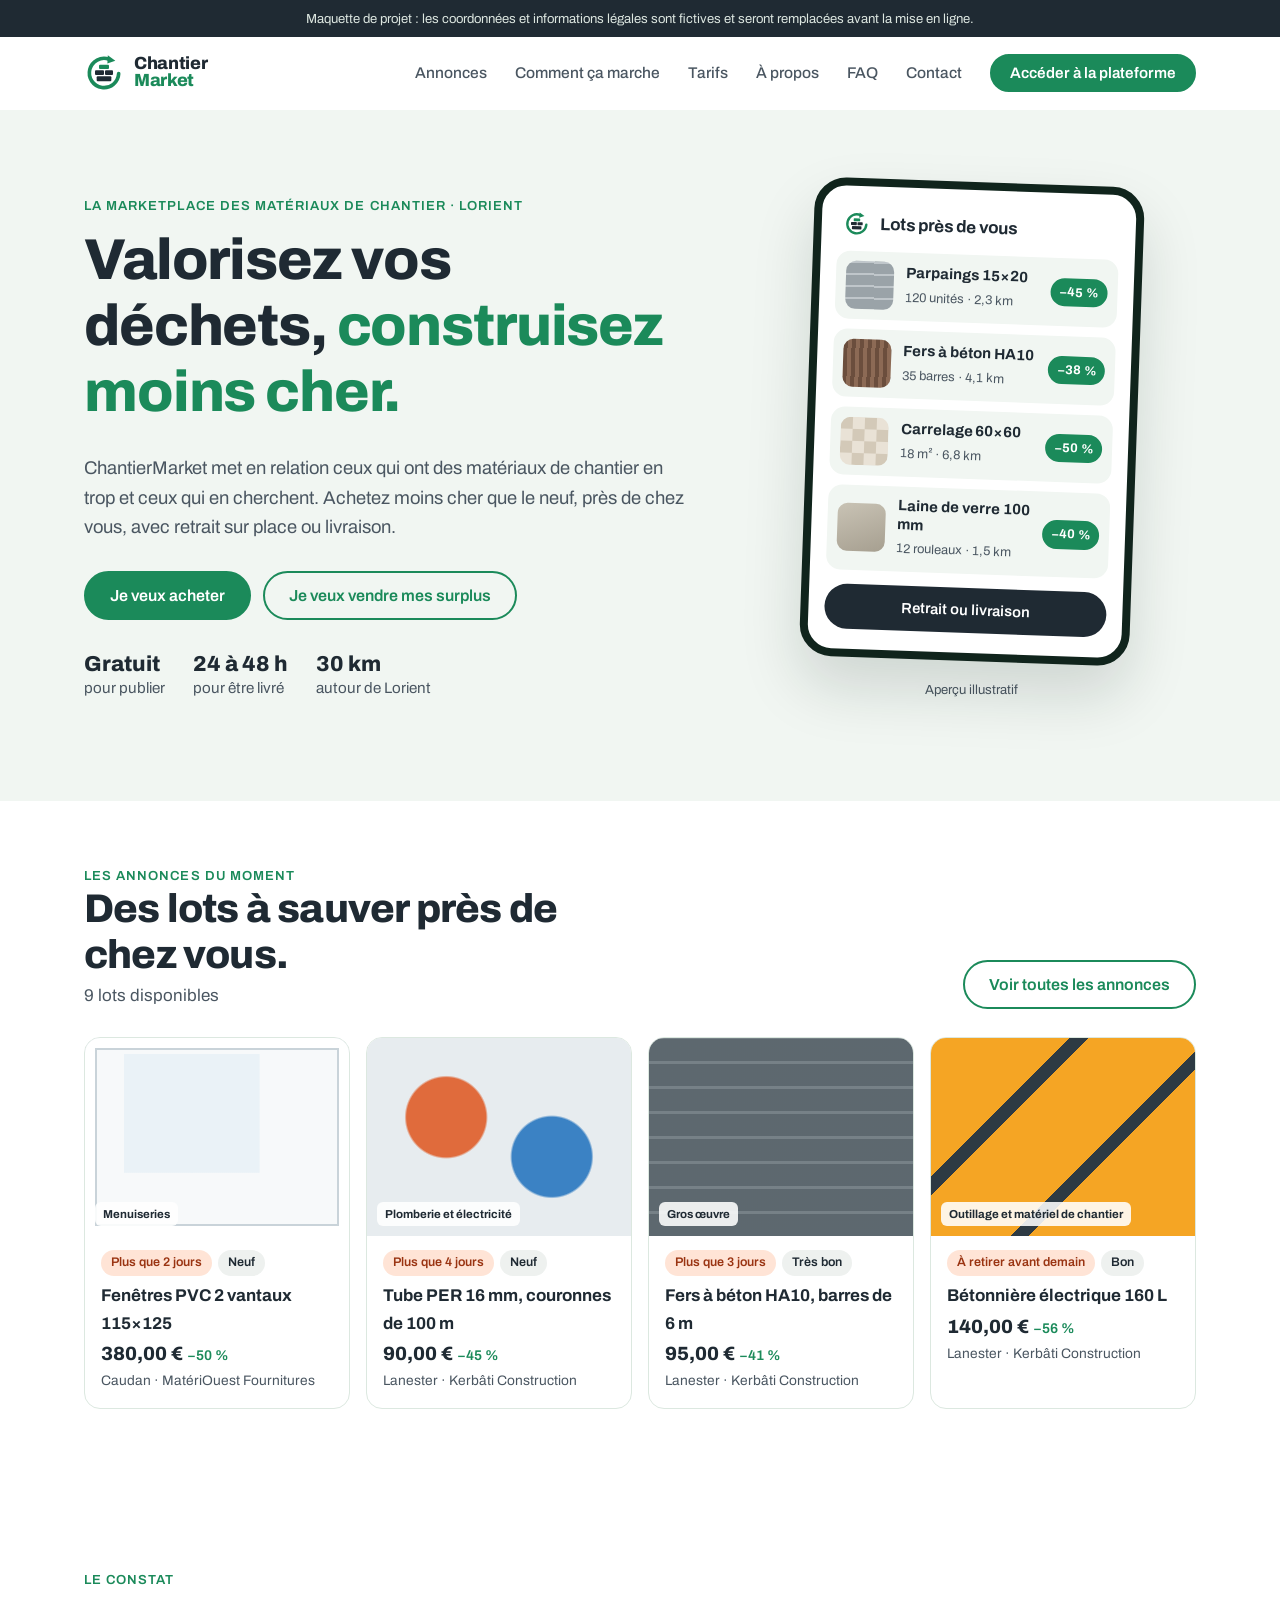
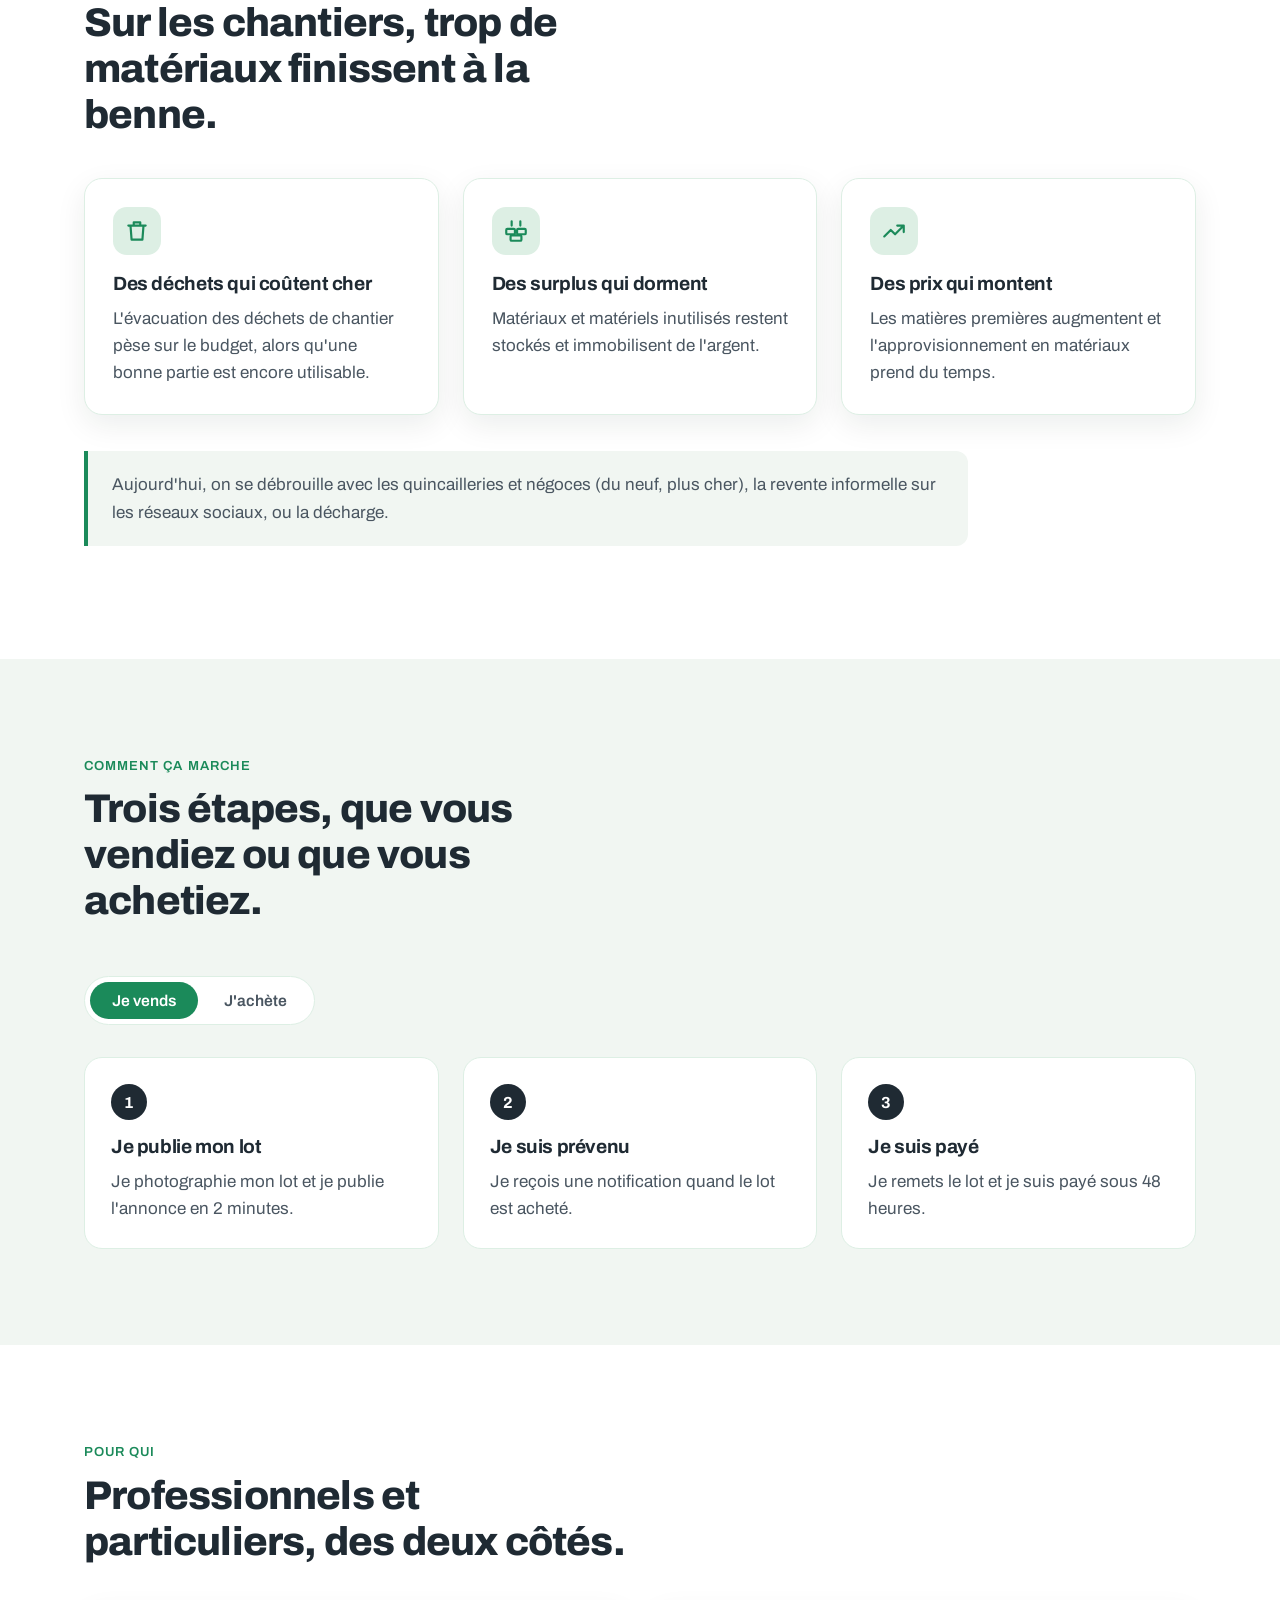
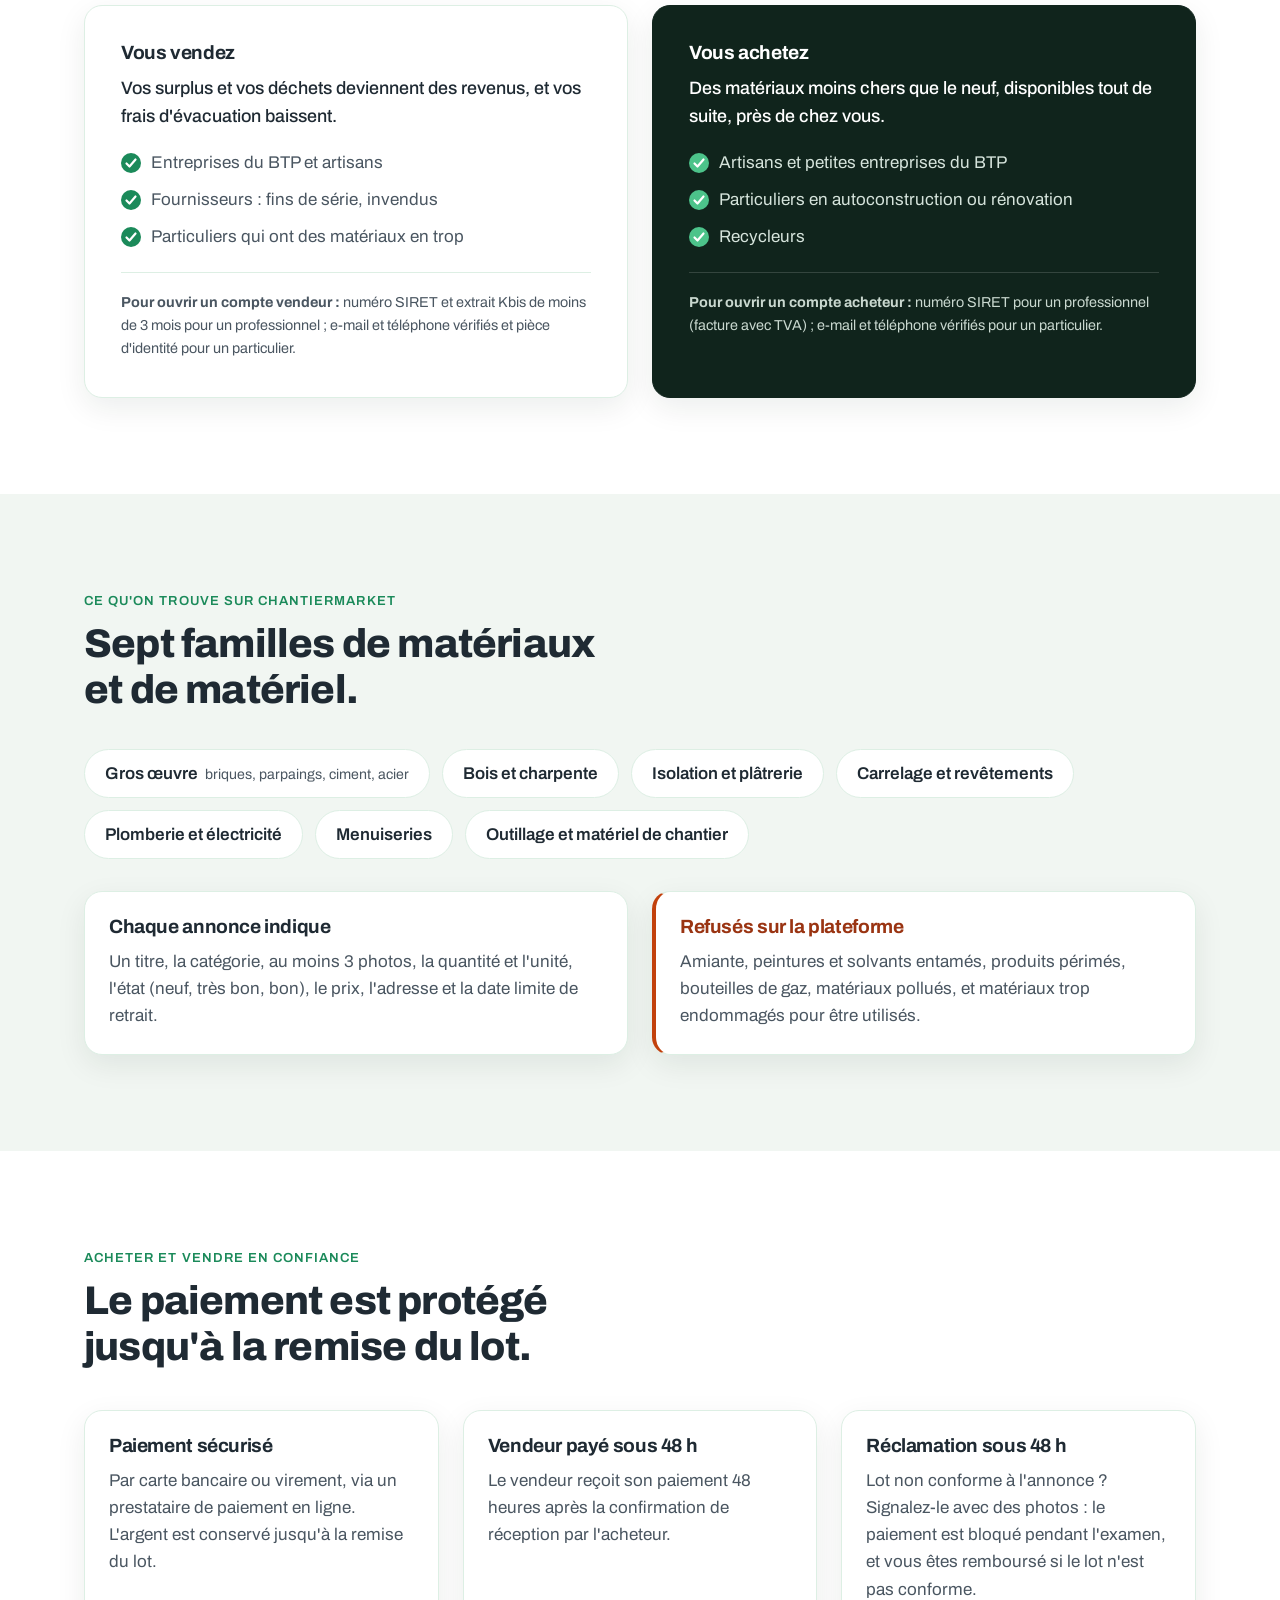
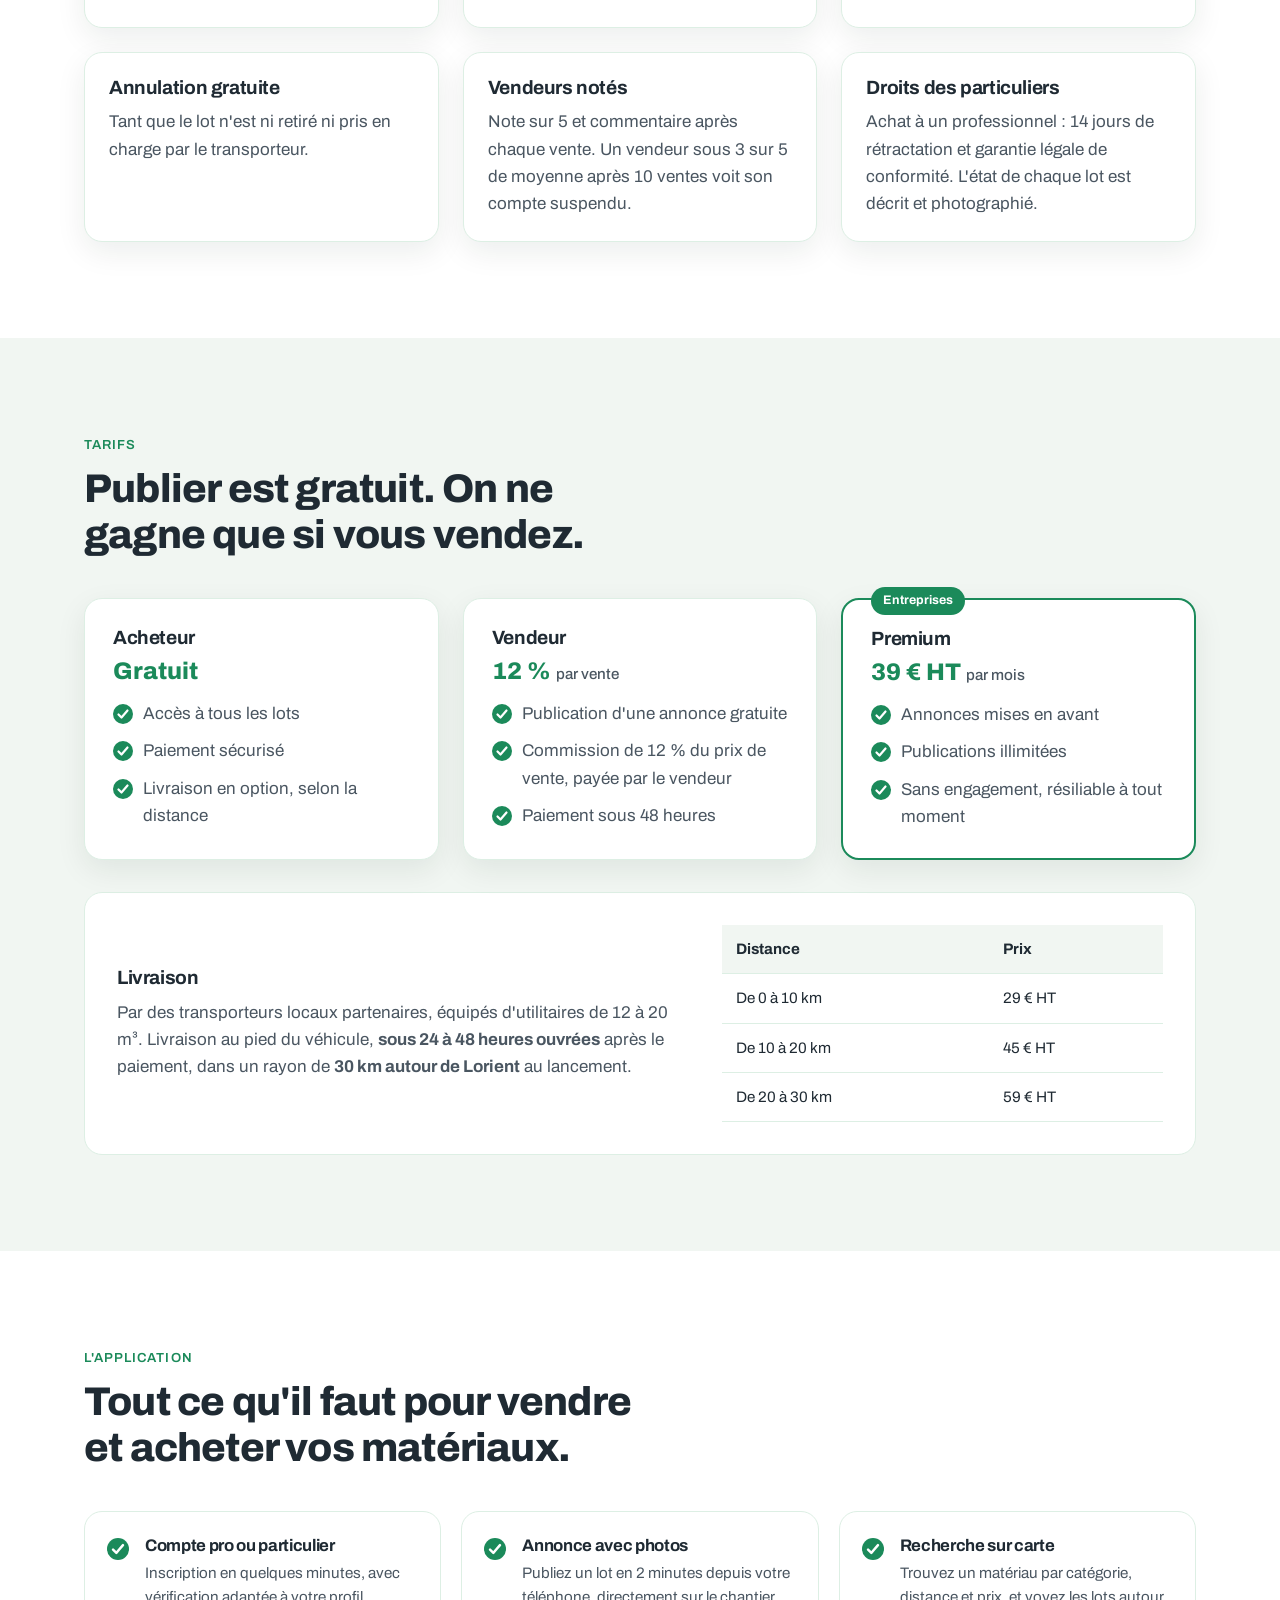
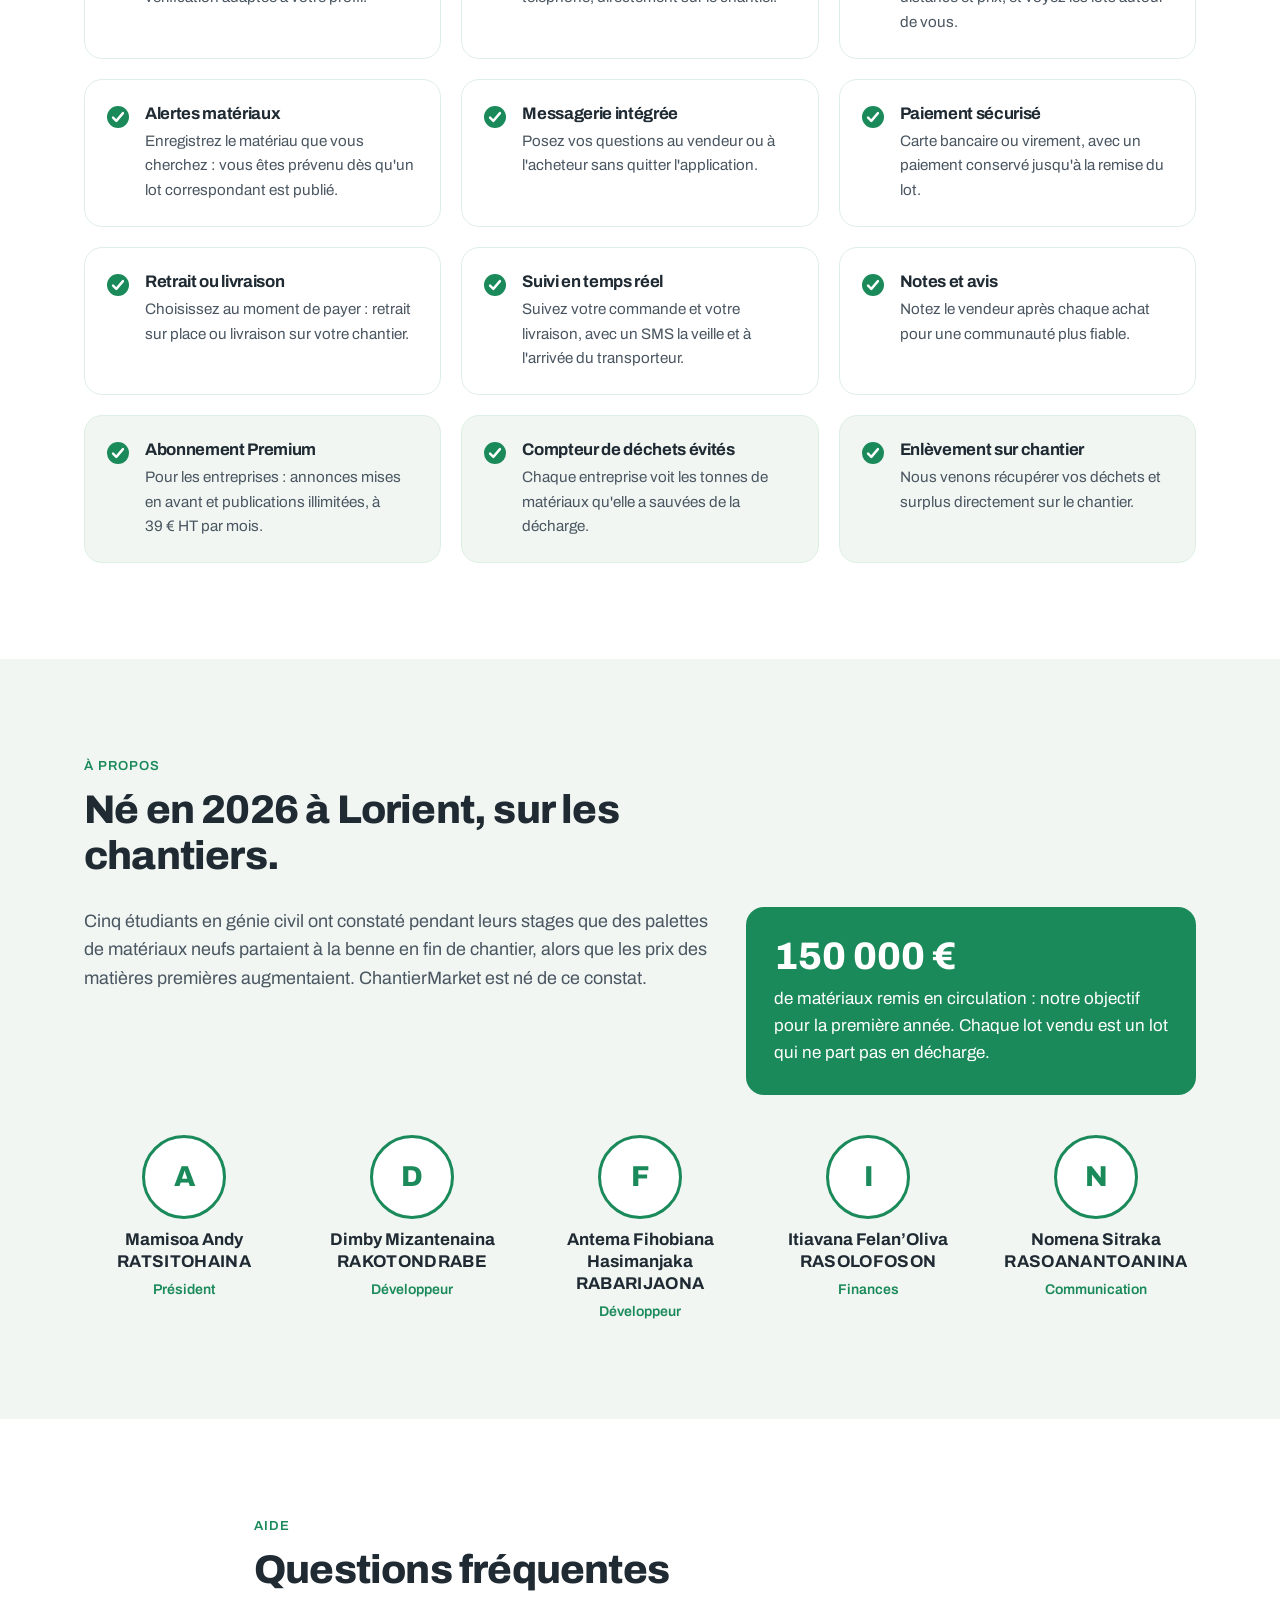
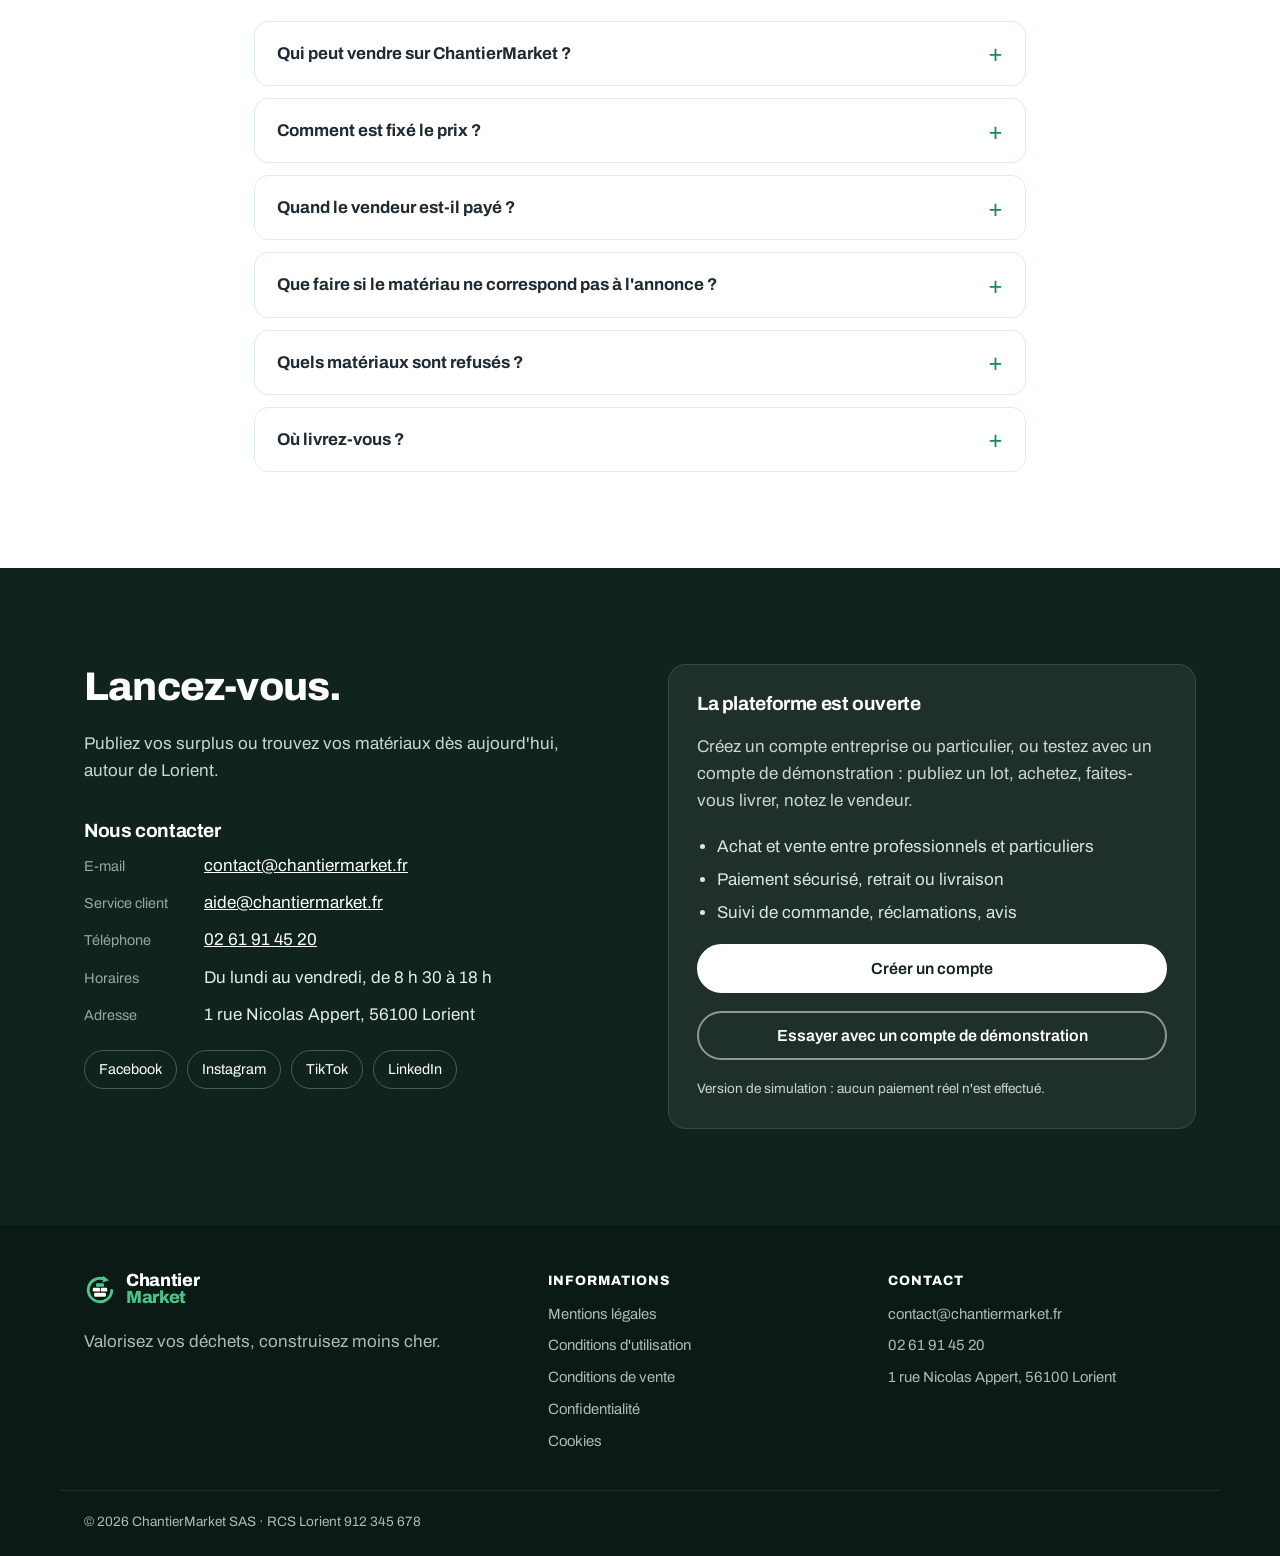
==== commit 1be85fc1: "Plateforme : connexion, accueil des annonces, favoris, profils vendeurs, paramètres et mode nuit - C" ====
--- a/index.html
+++ b/index.html
@@ -4,12 +4,15 @@
   <meta charset="utf-8">
   <meta name="viewport" content="width=device-width, initial-scale=1">
   <title>ChantierMarket</title>
+  <meta name="robots" content="noindex, nofollow">
   <meta name="description" content="ChantierMarket met en relation ceux qui ont des matériaux de chantier en trop et ceux qui en cherchent. Achetez moins cher que le neuf, près de chez vous, avec retrait sur place ou livraison autour de Lorient.">
   <link rel="icon" href="assets/favicon.svg" type="image/svg+xml">
   <link rel="preconnect" href="https://fonts.googleapis.com">
   <link rel="preconnect" href="https://fonts.gstatic.com" crossorigin>
   <link href="https://fonts.googleapis.com/css2?family=Archivo:wght@400;500;600;700;800&display=swap" rel="stylesheet">
   <link rel="stylesheet" href="styles.css">
+  <script src="theme.js"></script>
+  <link rel="stylesheet" href="app.css">
 </head>
 <body>
 
@@ -25,6 +28,7 @@
       <span></span><span></span><span></span>
     </button>
     <nav id="nav" class="nav">
+      <a href="#annonces">Annonces</a>
       <a href="#fonctionnement">Comment ça marche</a>
       <a href="#tarifs">Tarifs</a>
       <a href="#a-propos">À propos</a>
@@ -102,6 +106,21 @@
     </div>
   </section>
 
+  <!-- Annonces du moment -->
+  <section id="annonces" class="section section-annonces">
+    <div class="container">
+      <div class="showcase-head">
+        <div>
+          <p class="eyebrow">Les annonces du moment</p>
+          <h2>Des lots à sauver près de chez vous.</h2>
+          <p class="muted" id="annonces-count">Lots disponibles autour de Lorient</p>
+        </div>
+        <a href="app.html#catalogue" class="btn btn-ghost">Voir toutes les annonces</a>
+      </div>
+      <div id="annonces-du-moment" class="showcase-grid" aria-live="polite"></div>
+    </div>
+  </section>
+
   <!-- Problème -->
   <section id="probleme" class="section">
     <div class="container">
@@ -494,5 +513,6 @@
 </footer>
 
 <script src="script.js"></script>
+<script src="app.js"></script>
 </body>
 </html>
--- a/styles.css
+++ b/styles.css
@@ -10,23 +10,80 @@
   --night: #10241C;
   --sand: #EAE8E4;
   --white: #FFFFFF;
+  /* Couleurs par rôle : elles changent avec le mode nuit */
+  --page: #FFFFFF;
+  --page-alt: #F7FAF8;
+  --surface: #FFFFFF;
+  --green-text: #1B8A5A;
+  --line: #DCE8E0;
+  --line-strong: #C7D6CD;
+  --header-bg: rgba(255, 255, 255, 0.92);
+  --warn-text: #9A3412;
+  --draft-bg: #FFF7ED;
+  --draft-line: #FED7AA;
+  --draft-text: #7C2D12;
   --radius: 18px;
   --shadow: 0 10px 30px rgba(16, 36, 28, 0.08);
   --font-title: "Archivo", "Segoe UI", system-ui, sans-serif;
   --font-body: "Archivo", "Segoe UI", system-ui, sans-serif;
 }
 
+/* Mode nuit : suit le réglage du système, sauf si l'utilisateur a choisi dans les paramètres */
+@media (prefers-color-scheme: dark) {
+  :root:not([data-theme="light"]) {
+    --green-pale: #13201A;
+    --green-mist: #1F362A;
+    --ink: #E3ECE6;
+    --ink-soft: #A5B7AD;
+    --page: #0E1612;
+    --page-alt: #0E1612;
+    --surface: #17221D;
+    --green-text: #5CCB93;
+    --line: #2A3D33;
+    --line-strong: #3A5144;
+    --header-bg: rgba(14, 22, 18, 0.92);
+    --warn-text: #F4A37A;
+    --draft-bg: #2B1D14;
+    --draft-line: #5C3A22;
+    --draft-text: #F6C9A6;
+    --shadow: 0 10px 30px rgba(0, 0, 0, 0.35);
+    color-scheme: dark;
+  }
+}
+:root[data-theme="dark"] {
+  --green-pale: #13201A;
+  --green-mist: #1F362A;
+  --ink: #E3ECE6;
+  --ink-soft: #A5B7AD;
+  --page: #0E1612;
+  --page-alt: #0E1612;
+  --surface: #17221D;
+  --green-text: #5CCB93;
+  --line: #2A3D33;
+  --line-strong: #3A5144;
+  --header-bg: rgba(14, 22, 18, 0.92);
+  --warn-text: #F4A37A;
+  --draft-bg: #2B1D14;
+  --draft-line: #5C3A22;
+  --draft-text: #F6C9A6;
+  --shadow: 0 10px 30px rgba(0, 0, 0, 0.35);
+  color-scheme: dark;
+}
+:root[data-text="grand"] { font-size: 112.5%; }
+:root[data-motion="reduit"] * { transition: none !important; animation: none !important; scroll-behavior: auto !important; }
+
 *, *::before, *::after { box-sizing: border-box; }
+[hidden] { display: none !important; }
 
 html { scroll-behavior: smooth; scroll-padding-top: 80px; }
 
 body {
   margin: 0;
   font-family: var(--font-body);
-  font-size: 17px;
+  font-size: 1.0625rem;
   line-height: 1.6;
   color: var(--ink);
-  background: var(--white);
+  background: var(--page);
   -webkit-font-smoothing: antialiased;
 }
 
@@ -43,7 +100,7 @@
 h3 { font-size: 1.2rem; font-weight: 700; }
 p { margin: 0 0 1em; }
 
-.accent { color: var(--green); }
+.accent { color: var(--green-text); }
 
 .container {
   width: 100%;
@@ -57,7 +114,7 @@
   font-weight: 600;
   text-transform: uppercase;
   letter-spacing: 0.08em;
-  color: var(--green);
+  color: var(--green-text);
   margin-bottom: 0.8em;
 }
 
@@ -82,18 +139,18 @@
   outline: 3px solid var(--green-light);
   outline-offset: 3px;
 }
-.btn-ghost { background: transparent; color: var(--green); }
+.btn-ghost { background: transparent; color: var(--green-text); }
 .btn-ghost:hover { background: var(--green); color: var(--white); }
 .btn-small { padding: 9px 18px; font-size: 0.95rem; }
 .btn-light { background: var(--white); border-color: var(--white); color: var(--night); }
-.btn-light:hover { background: var(--green-mist); border-color: var(--green-mist); }
+.btn-light:hover { background: #DDEFE4; border-color: #DDEFE4; }
 
 /* En-tête */
 .site-header {
   position: sticky;
   top: env(safe-area-inset-top, 0px);
   z-index: 50;
-  background: rgba(255, 255, 255, 0.92);
+  background: var(--header-bg);
   backdrop-filter: blur(10px);
   border-bottom: 1px solid transparent;
   transition: border-color 0.2s;
@@ -119,7 +176,7 @@
   font: 800 1.1rem/0.95 var(--font-title);
   letter-spacing: -0.02em;
 }
-.wordmark .accent { color: var(--green); }
+.wordmark .accent { color: var(--green-text); }
 .brand-light { color: var(--white); }
 .brand-light .wordmark .accent { color: var(--green-light); }
 
@@ -130,7 +187,7 @@
   font-weight: 500;
   font-size: 0.97rem;
 }
-.nav a:not(.btn):hover { color: var(--green); }
+.nav a:not(.btn):hover { color: var(--green-text); }
 
 .nav-toggle {
   display: none;
@@ -172,7 +229,7 @@
 .phone {
   width: 100%;
   max-width: 330px;
-  background: var(--white);
+  background: var(--surface);
   border-radius: 32px;
   padding: 20px 16px;
   box-shadow: 0 30px 60px rgba(16, 36, 28, 0.15);
@@ -215,7 +272,7 @@
   margin-top: 14px;
   text-align: center;
   background: var(--ink);
-  color: var(--white);
+  color: var(--surface);
   border-radius: 999px;
   padding: 11px;
   font-weight: 600;
@@ -243,7 +300,7 @@
 
 .card {
   position: relative;
-  background: var(--white);
+  background: var(--surface);
   border: 1px solid var(--green-mist);
   border-radius: var(--radius);
   padding: 28px;
@@ -278,7 +335,7 @@
   gap: 4px;
   padding: 5px;
   margin-top: 32px;
-  background: var(--white);
+  background: var(--surface);
   border-radius: 999px;
   border: 1px solid var(--green-mist);
 }
@@ -304,7 +361,7 @@
 }
 .steps[hidden] { display: none; }
 .steps li {
-  background: var(--white);
+  background: var(--surface);
   border-radius: var(--radius);
   padding: 26px;
   border: 1px solid var(--green-mist);
@@ -317,7 +374,7 @@
   height: 36px;
   border-radius: 50%;
   background: var(--ink);
-  color: var(--white);
+  color: var(--surface);
   font: 700 1rem var(--font-title);
   margin-bottom: 16px;
 }
@@ -350,7 +407,7 @@
 /* Offres */
 .price {
   font: 800 1.5rem var(--font-title);
-  color: var(--green) !important;
+  color: var(--green-text) !important;
   margin-bottom: 0.4em;
 }
 .card-featured { border: 2px solid var(--green); }
@@ -388,9 +445,9 @@
   border-radius: 50%;
   display: grid;
   place-items: center;
-  background: var(--white);
+  background: var(--surface);
   border: 3px solid var(--green);
-  color: var(--green);
+  color: var(--green-text);
   font: 800 1.8rem var(--font-title);
 }
 
@@ -421,7 +478,7 @@
   border: 1px solid rgba(255, 255, 255, 0.25);
   background: rgba(255, 255, 255, 0.95);
   font: 400 1rem var(--font-body);
-  color: var(--ink);
+  color: #1F2A33;
 }
 .field input[aria-invalid="true"] { border-color: #FF8A7A; box-shadow: 0 0 0 2px #FF8A7A; }
 .choices { display: flex; flex-wrap: wrap; gap: 8px 22px; }
@@ -449,7 +506,7 @@
 .notice {
   margin: 0;
   padding: 8px 16px;
-  background: var(--ink);
+  background: #1F2A33;
   color: #DCE6E0;
   font-size: 0.82rem;
   text-align: center;
@@ -486,7 +543,7 @@
   padding: 0;
 }
 .categories li {
-  background: var(--white);
+  background: var(--surface);
   border: 1px solid var(--green-mist);
   border-radius: 999px;
   padding: 10px 20px;
@@ -496,7 +553,7 @@
 
 .split { display: grid; grid-template-columns: 1fr 1fr; gap: 24px; margin-top: 32px; }
 .card-warning { border-left: 4px solid #C2410C; }
-.card-warning h3 { color: #9A3412; }
+.card-warning h3 { color: var(--warn-text); }
 
 /* Prix */
 .price small { font: 500 0.95rem var(--font-body); color: var(--ink-soft); }
@@ -508,7 +565,7 @@
   gap: 32px;
   align-items: center;
   margin-top: 32px;
-  background: var(--white);
+  background: var(--surface);
   border: 1px solid var(--green-mist);
   border-radius: var(--radius);
   padding: 32px;
@@ -531,7 +588,7 @@
 }
 .features li {
   position: relative;
-  background: var(--white);
+  background: var(--surface);
   border: 1px solid var(--green-mist);
   border-radius: var(--radius);
   padding: 24px 24px 24px 60px;
@@ -560,7 +617,7 @@
 .team li { width: 200px; text-align: center; }
 .team strong { line-height: 1.3; }
 .team .surname { display: block; letter-spacing: 0.02em; }
-.team small { color: var(--green); font-weight: 600; font-size: 0.88rem; margin-top: -4px; }
+.team small { color: var(--green-text); font-weight: 600; font-size: 0.88rem; margin-top: -4px; }
 @media (max-width: 760px) {
   .team { justify-content: center; }
   .team li { width: 46%; }
@@ -572,7 +629,7 @@
 .faq details {
   border: 1px solid var(--green-mist);
   border-radius: 14px;
-  background: var(--white);
+  background: var(--surface);
 }
 .faq summary {
   cursor: pointer;
@@ -590,7 +647,7 @@
   transform: translateY(-50%);
   font-size: 1.5rem;
   font-weight: 400;
-  color: var(--green);
+  color: var(--green-text);
 }
 .faq details[open] summary::after { content: "−"; }
 .faq details p { margin: 0; padding: 0 22px 20px; color: var(--ink-soft); }
@@ -628,7 +685,7 @@
 .footer-bottom { margin-top: 36px; padding-top: 20px; border-top: 1px solid rgba(255, 255, 255, 0.08); font-size: 0.85rem; }
 
 /* Pages juridiques */
-.back-link { color: var(--green); font-weight: 600; text-decoration: none; }
+.back-link { color: var(--green-text); font-weight: 600; text-decoration: none; }
 .back-link:hover { text-decoration: underline; }
 .legal { padding: 56px 0 88px; }
 .legal h1 { font-size: clamp(1.9rem, 4vw, 2.6rem); }
@@ -636,18 +693,18 @@
 .legal p, .legal li { color: var(--ink-soft); }
 .legal ul { padding-left: 22px; }
 .legal li { margin-bottom: 6px; }
-.legal a { color: var(--green); }
+.legal a { color: var(--green-text); }
 .legal table { margin: 12px 0 8px; }
 .updated { font-size: 0.9rem; }
 .draft {
-  background: #FFF7ED;
-  border: 1px solid #FED7AA;
+  background: var(--draft-bg);
+  border: 1px solid var(--draft-line);
   border-radius: 12px;
   padding: 14px 18px;
   font-size: 0.93rem;
-  color: #7C2D12 !important;
-}
-mark.todo { background: #FDE68A; color: var(--ink); padding: 0 3px; border-radius: 3px; }
+  color: var(--draft-text) !important;
+}
+mark.todo { background: #FDE68A; color: #1F2A33; padding: 0 3px; border-radius: 3px; }
 
 /* Responsive */
 @media (max-width: 980px) {
@@ -670,7 +727,7 @@
     align-items: stretch;
     gap: 0;
     padding: 8px 16px 20px;
-    background: var(--white);
+    background: var(--surface);
     border-bottom: 1px solid var(--green-mist);
     box-shadow: 0 12px 24px rgba(16, 36, 28, 0.08);
     display: none;
--- a/app.css
+++ b/app.css
@@ -0,0 +1,629 @@
+/* ChantierMarket — plateforme de simulation (s'ajoute à styles.css) */
+:root {
+  --info: #1D5F8A;
+  --info-text: #163F5C;
+  --map-sea: #D9E9F2;
+  --map-sea-text: #4F7A93;
+  --danger: #A23B12;
+  --info-bg: #E6F0F7;
+  --warn: #8A5A00;
+  --warn-bg: #FFF3D6;
+  --alert: #A23B12;
+  --alert-bg: #FDECE4;
+  --ok: #146B46;
+  --ok-bg: #DDF2E6;
+  --muted-bg: #EEF1EF;
+}
+@media (prefers-color-scheme: dark) {
+  :root:not([data-theme="light"]) {
+  --info: #8CC4EA;
+  --info-bg: #16293A;
+  --info-text: #BFDDF2;
+  --warn: #F0C674;
+  --warn-bg: #2E2510;
+  --alert: #F4A37A;
+  --alert-bg: #33190F;
+  --ok: #7DD3A6;
+  --ok-bg: #163326;
+  --muted-bg: #22302A;
+  --map-sea: #14303F;
+  --map-sea-text: #8FB7CC;  }
+}
+:root[data-theme="dark"] {
+  --info: #8CC4EA;
+  --info-bg: #16293A;
+  --info-text: #BFDDF2;
+  --warn: #F0C674;
+  --warn-bg: #2E2510;
+  --alert: #F4A37A;
+  --alert-bg: #33190F;
+  --ok: #7DD3A6;
+  --ok-bg: #163326;
+  --muted-bg: #22302A;
+  --map-sea: #14303F;
+  --map-sea-text: #8FB7CC;}
+
+.sr-only {
+  position: absolute; width: 1px; height: 1px; padding: 0; margin: -1px;
+  overflow: hidden; clip: rect(0, 0, 0, 0); white-space: nowrap; border: 0;
+}
+
+body.app { background: var(--page-alt); }
+.app h1 { font-size: clamp(1.6rem, 3vw, 2.2rem); text-wrap: balance; }
+.app h2 { max-width: none; }
+.h3 { font-size: 1.15rem; }
+.h4 { font-size: 1rem; margin-top: 1.4em; }
+.muted { color: var(--ink-soft); }
+.small { font-size: 0.86rem; }
+.num { text-align: right; font-variant-numeric: tabular-nums; }
+
+/* En-tête */
+.app-header {
+  position: sticky;
+  top: env(safe-area-inset-top, 0px);
+  z-index: 40;
+  background: var(--surface);
+  border-bottom: 1px solid var(--line);
+}
+.app-header-inner {
+  display: grid;
+  grid-template-columns: auto 1fr auto;
+  align-items: center;
+  gap: 12px 24px;
+  padding-block: 10px;
+}
+.app-nav {
+  display: flex;
+  gap: 4px;
+  overflow-x: auto;
+  scrollbar-width: none;
+  min-width: 0;
+}
+.app-nav::-webkit-scrollbar { display: none; }
+.app-nav a {
+  flex: none;
+  padding: 8px 12px;
+  border-radius: 999px;
+  color: var(--ink-soft);
+  text-decoration: none;
+  font-weight: 600;
+  font-size: 0.93rem;
+}
+.app-nav a:hover { background: var(--green-pale); color: var(--green-text); }
+.app-nav a.active { background: var(--green); color: var(--white); }
+.app-tools { display: flex; align-items: center; gap: 10px; }
+.clock { display: flex; flex-direction: column; line-height: 1.15; font-size: 0.85rem; font-variant-numeric: tabular-nums; text-align: right; }
+.clock-label { font-size: 0.7rem; text-transform: uppercase; letter-spacing: 0.06em; color: var(--ink-soft); }
+.notif-btn {
+  position: relative;
+  display: grid;
+  place-items: center;
+  width: 40px;
+  height: 40px;
+  border-radius: 50%;
+  color: var(--ink);
+}
+.notif-btn:hover { background: var(--green-pale); }
+.notif-btn svg { width: 22px; height: 22px; fill: none; stroke: currentColor; stroke-width: 2; stroke-linecap: round; stroke-linejoin: round; }
+.notif-count {
+  position: absolute;
+  top: 2px;
+  right: 0;
+  min-width: 18px;
+  height: 18px;
+  padding: 0 5px;
+  border-radius: 999px;
+  background: var(--danger);
+  color: var(--white);
+  font-size: 0.72rem;
+  font-weight: 700;
+  display: grid;
+  place-items: center;
+}
+.account-picker select {
+  max-width: 220px;
+  padding: 9px 12px;
+  border-radius: 10px;
+  border: 1px solid var(--line);
+  background: var(--surface);
+  color: var(--ink);
+  font: 600 0.92rem var(--font-body);
+}
+
+.app-main { padding-block: 32px 80px; }
+.app-main:focus { outline: none; }
+
+/* Titres de page */
+.page-head { margin-bottom: 24px; }
+.page-head .lead { font-size: 1.05rem; max-width: 62ch; }
+.page-head-row { display: flex; flex-wrap: wrap; justify-content: space-between; align-items: flex-end; gap: 16px; }
+.section-title { font-size: 1.25rem; margin: 36px 0 14px; }
+.crumbs { margin: 0 0 16px; }
+.crumbs a { color: var(--green-text); font-weight: 600; text-decoration: none; }
+
+/* Éléments communs */
+.panel {
+  background: var(--surface);
+  border: 1px solid var(--line);
+  border-radius: 16px;
+  padding: 22px;
+  min-width: 0;
+}
+.panel + .panel { margin-top: 16px; }
+.panel-danger { margin-top: 40px; border-color: #F3C9B8; }
+.panel-alert { border-color: #F3C9B8; background: var(--alert-bg); }
+.panel-premium { border: 2px solid var(--green); }
+.chip {
+  display: inline-block;
+  padding: 3px 10px;
+  border-radius: 999px;
+  background: var(--muted-bg);
+  color: var(--ink);
+  font-size: 0.78rem;
+  font-weight: 600;
+}
+.chip-sponso { background: #FFF1C7; color: #6B4A00; }
+.chip-mine, .chip-ok { background: var(--ok-bg); color: var(--ok); }
+.pill { display: inline-block; padding: 4px 11px; border-radius: 999px; font-size: 0.8rem; font-weight: 700; white-space: nowrap; }
+.pill-info { background: var(--info-bg); color: var(--info); }
+.pill-warn { background: var(--warn-bg); color: var(--warn); }
+.pill-alert { background: var(--alert-bg); color: var(--alert); }
+.pill-ok { background: var(--ok-bg); color: var(--ok); }
+.pill-muted { background: var(--muted-bg); color: var(--ink-soft); }
+.btn-danger { background: var(--danger); border-color: var(--danger); }
+.btn-danger:hover { background: #7E2D0D; border-color: #7E2D0D; }
+.btn-block { width: 100%; }
+.btn.is-armed, .link-btn.is-armed { background: var(--danger); border-color: var(--danger); color: var(--white); }
+.btn-group { display: flex; flex-wrap: wrap; gap: 8px; }
+.link-btn {
+  border: 0;
+  background: none;
+  padding: 2px 4px;
+  color: var(--green-text);
+  font: 600 0.9rem var(--font-body);
+  text-decoration: underline;
+  cursor: pointer;
+  border-radius: 6px;
+}
+.empty { text-align: center; padding: 48px 16px; background: var(--surface); border: 1px dashed var(--line); border-radius: 16px; }
+.banner { padding: 14px 18px; border-radius: 12px; background: var(--muted-bg); margin: 0 0 12px; }
+.banner-info { background: var(--info-bg); color: var(--info-text); }
+.note { font-size: 0.88rem; background: var(--green-pale); padding: 10px 12px; border-radius: 10px; margin: 0 0 12px; }
+.action-row { display: flex; flex-wrap: wrap; gap: 10px; margin: 4px 0 24px; }
+.seg { display: inline-flex; gap: 4px; padding: 4px; background: var(--surface); border: 1px solid var(--line); border-radius: 999px; margin-bottom: 16px; }
+.seg button { border: 0; background: none; padding: 8px 18px; border-radius: 999px; font: 600 0.92rem var(--font-body); color: var(--ink-soft); cursor: pointer; }
+.seg button[aria-pressed="true"] { background: var(--ink); color: var(--surface); }
+
+/* Avatars */
+.avatar-sm {
+  flex: none;
+  width: 44px;
+  height: 44px;
+  border-radius: 50%;
+  display: grid;
+  place-items: center;
+  font: 800 0.95rem var(--font-title);
+  background: var(--green-mist);
+  color: var(--green-dark);
+}
+.avatar-particulier { background: #E3ECF7; color: #1D4B7A; }
+.avatar-admin { background: var(--ink); color: var(--surface); }
+.avatar-new { background: var(--surface); border: 2px dashed var(--green); color: var(--green-text); }
+.avatar-lg { width: 64px; height: 64px; font-size: 1.3rem; }
+
+/* Démarrer */
+.scenarios { display: grid; grid-template-columns: repeat(3, 1fr); gap: 16px; }
+.scenario { background: var(--surface); border: 1px solid var(--line); border-radius: 16px; padding: 20px; display: flex; flex-direction: column; gap: 10px; }
+.scenario p { margin: 0; color: var(--ink-soft); font-size: 0.95rem; }
+.scenario .btn { align-self: flex-start; margin-top: auto; }
+.scenario-head { display: flex; gap: 12px; align-items: center; }
+.scenario-head h3 { margin: 0; font-size: 1.05rem; }
+.scenario-head p { margin: 0; }
+.scenario-new { border-style: dashed; background: transparent; }
+.rules { list-style: none; padding: 0; margin: 0; display: grid; grid-template-columns: repeat(3, 1fr); gap: 12px; }
+.rules li { background: var(--surface); border: 1px solid var(--line); border-radius: 12px; padding: 14px 16px; font-size: 0.93rem; color: var(--ink-soft); }
+.rules strong { display: block; color: var(--ink); font: 800 1.15rem var(--font-title); }
+
+/* Catalogue */
+.filters {
+  display: flex;
+  flex-wrap: wrap;
+  gap: 12px;
+  align-items: flex-end;
+  background: var(--surface);
+  border: 1px solid var(--line);
+  border-radius: 16px;
+  padding: 16px;
+  margin-bottom: 20px;
+}
+.field-inline { display: grid; gap: 4px; min-width: 0; }
+.field-inline.grow, .field.grow { flex: 1 1 220px; }
+.field-inline label, .field > label, .field > legend { font-weight: 600; font-size: 0.88rem; }
+.filters input, .filters select, .form input:not([type="radio"]):not([type="checkbox"]):not([type="file"]), .form select, .form textarea, .msg-form textarea, .report-form select {
+  width: 100%;
+  padding: 10px 12px;
+  border-radius: 10px;
+  border: 1px solid var(--line-strong);
+  background: var(--surface);
+  color: var(--ink);
+  font: 400 0.98rem var(--font-body);
+}
+.active-filter { margin: 0 0 12px; }
+.lot-grid { display: grid; grid-template-columns: repeat(auto-fill, minmax(240px, 1fr)); gap: 16px; margin-top: 8px; }
+.lot-card {
+  display: flex;
+  flex-direction: column;
+  background: var(--surface);
+  border: 1px solid var(--line);
+  border-radius: 16px;
+  overflow: hidden;
+  color: inherit;
+  text-decoration: none;
+  transition: box-shadow 0.15s, transform 0.15s;
+}
+.lot-card:hover { box-shadow: 0 10px 24px rgba(16, 36, 28, 0.1); transform: translateY(-2px); }
+.lot-img { width: 100%; aspect-ratio: 4 / 3; object-fit: cover; max-width: 100%; }
+.lot-body { padding: 14px 16px 16px; display: grid; gap: 6px; }
+.lot-body h3 { font-size: 1.02rem; margin: 0; }
+.lot-body p { margin: 0; }
+.tags { display: flex; flex-wrap: wrap; gap: 6px; }
+.lot-price strong { font: 800 1.2rem var(--font-title); }
+.lot-price.big strong { font-size: 1.8rem; }
+.discount { color: var(--green-text); font-weight: 600; font-size: 0.88rem; }
+
+/* Images d'exemple par catégorie */
+.ph { display: grid; place-items: end start; padding: 10px; }
+.ph span { background: rgba(255, 255, 255, 0.88); color: #1F2A33; font-size: 0.72rem; font-weight: 700; padding: 3px 8px; border-radius: 6px; }
+.ph-0 { background: repeating-linear-gradient(0deg, #9AA3A8 0 22px, #C4CACD 22px 25px), #9AA3A8; background-blend-mode: multiply; }
+.ph-1 { background: repeating-linear-gradient(90deg, #B98B5E 0 14px, #A47549 14px 16px, #C99A6B 16px 30px); }
+.ph-2 { background: repeating-linear-gradient(135deg, #F2D57E 0 10px, #E8C45E 10px 20px); }
+.ph-3 { background: conic-gradient(#E9E2D6 25%, #CFC5B3 0 50%, #E9E2D6 0 75%, #CFC5B3 0) 0 0 / 40px 40px; }
+.ph-4 { background: radial-gradient(circle at 30% 40%, #E06B3C 0 18%, transparent 19%), radial-gradient(circle at 70% 60%, #3B82C4 0 18%, transparent 19%), #E7ECEF; }
+.ph-5 { background: linear-gradient(#EAF2F7 0 0) 20% 20% / 26% 60% no-repeat, linear-gradient(#EAF2F7 0 0) 54% 20% / 26% 60% no-repeat, #F7F9FA; box-shadow: inset 0 0 0 10px #FFFFFF, inset 0 0 0 12px #C9D3D9; }
+.ph-6 { background: linear-gradient(135deg, #F5A524 0 30%, #2D3A43 30% 34%, #F5A524 34% 60%, #2D3A43 60% 64%, #F5A524 64%); }
+
+/* Carte */
+.map-wrap { background: var(--surface); border: 1px solid var(--line); border-radius: 16px; padding: 12px; }
+.map { width: 100%; height: auto; max-height: 560px; display: block; }
+.map-bg { fill: var(--green-pale); }
+.map-sea { fill: var(--map-sea); }
+.map-sea-label { font-size: 1.6px; fill: var(--map-sea-text); font-style: italic; }
+.map-ring { fill: none; stroke: #9CC9B1; stroke-width: 0.25; stroke-dasharray: 0.8 0.8; }
+.map-ring-label { font-size: 1.5px; fill: var(--green-text); }
+.map-town { fill: #B9C6BF; }
+.map-dot { fill: var(--green); stroke: var(--surface); stroke-width: 0.35; }
+.map-me { fill: none; stroke: var(--ink); stroke-width: 0.35; }
+.map-label { font-size: 1.5px; fill: var(--ink); font-weight: 600; paint-order: stroke; stroke: var(--green-pale); stroke-width: 0.5px; }
+.map-label-me { fill: var(--green-dark); font-weight: 800; }
+.map-link { cursor: pointer; }
+.map-link:hover .map-dot, .map-link:focus .map-dot { fill: var(--green-dark); }
+.map-link:focus { outline: none; }
+.map-link:focus .map-label { text-decoration: underline; }
+
+/* Fiche lot */
+.lot-layout { display: grid; grid-template-columns: minmax(0, 1fr) 360px; gap: 28px; align-items: start; }
+.lot-main { display: grid; gap: 14px; min-width: 0; }
+.lot-main h1 { margin: 0; }
+.gallery { display: grid; grid-template-columns: 2fr 1fr; grid-template-rows: 1fr 1fr; gap: 8px; height: 320px; }
+.gallery > :first-child { grid-row: span 2; }
+.gallery img, .gallery-ph { width: 100%; height: 100%; object-fit: cover; border-radius: 12px; }
+.specs { display: grid; grid-template-columns: repeat(3, 1fr); gap: 12px; margin: 0; }
+.specs div { background: var(--surface); border: 1px solid var(--line); border-radius: 12px; padding: 10px 12px; }
+.specs dt { font-size: 0.78rem; color: var(--ink-soft); text-transform: uppercase; letter-spacing: 0.05em; }
+.specs dd { margin: 2px 0 0; font-weight: 600; }
+.prose { max-width: 65ch; margin: 0; }
+.seller-card { display: flex; gap: 14px; align-items: center; background: var(--surface); border: 1px solid var(--line); border-radius: 16px; padding: 16px; }
+.seller-card h2, .seller-card p { margin: 0; }
+.stars { color: #E0A100; letter-spacing: 1px; }
+.lot-side { position: sticky; top: calc(env(safe-area-inset-top, 0px) + 90px); }
+.buy-box { background: var(--surface); border: 1px solid var(--line); border-radius: 16px; padding: 20px; display: grid; gap: 14px; box-shadow: 0 10px 30px rgba(16, 36, 28, 0.06); }
+.buy-box h2, .buy-box p { margin: 0; }
+.buy-box fieldset, .resolve fieldset { border: 0; padding: 0; margin: 0; display: grid; gap: 8px; }
+.buy-box legend, .resolve legend { font-weight: 700; font-size: 0.9rem; margin-bottom: 6px; }
+.option { display: flex; gap: 10px; align-items: flex-start; padding: 10px 12px; border: 1px solid var(--line); border-radius: 12px; cursor: pointer; }
+.option:has(input:checked) { border-color: var(--green); background: var(--green-pale); }
+.option input { margin-top: 4px; accent-color: var(--green); }
+.option small { color: var(--ink-soft); }
+.option.is-disabled { opacity: 0.55; cursor: not-allowed; }
+.option input[type="number"] { width: 90px; padding: 4px 6px; border-radius: 6px; border: 1px solid var(--line-strong); background: var(--surface); color: var(--ink); font: inherit; }
+.summary { display: grid; gap: 6px; font-variant-numeric: tabular-nums; }
+.summary > div { display: flex; justify-content: space-between; gap: 12px; }
+.summary .sub { font-size: 0.82rem; color: var(--ink-soft); }
+.summary .sum-total { border-top: 1px solid var(--line); padding-top: 8px; margin-top: 4px; font-weight: 800; font-size: 1.05rem; }
+.summary .refund { color: var(--ok); font-weight: 700; }
+.summary p { margin: 6px 0 0; }
+.report summary { cursor: pointer; color: var(--ink-soft); font-size: 0.9rem; }
+.report-form { display: grid; gap: 8px; max-width: 420px; margin-top: 10px; }
+.msg-form { display: grid; gap: 8px; margin-top: 10px; }
+.msg-form .btn { justify-self: start; }
+
+/* Messages */
+.thread { display: grid; gap: 10px; margin-top: 10px; }
+.bubble { max-width: 80%; background: var(--muted-bg); border-radius: 14px 14px 14px 4px; padding: 10px 14px; }
+.bubble p { margin: 0 0 4px; }
+.bubble-me { justify-self: end; background: var(--green-mist); border-radius: 14px 14px 4px 14px; }
+.inbox { display: grid; grid-template-columns: 300px minmax(0, 1fr); gap: 16px; align-items: start; }
+.threads { list-style: none; margin: 0; padding: 0; display: grid; gap: 8px; }
+.threads a { display: grid; gap: 2px; padding: 12px 14px; background: var(--surface); border: 1px solid var(--line); border-radius: 12px; color: inherit; text-decoration: none; }
+.threads a.active { border-color: var(--green); background: var(--green-pale); }
+.conversation { background: var(--surface); border: 1px solid var(--line); border-radius: 16px; padding: 20px; min-width: 0; }
+.conversation h2 a { color: var(--green-text); }
+
+/* Formulaires */
+.form { display: grid; gap: 16px; }
+.form-grid { display: grid; grid-template-columns: repeat(2, minmax(0, 1fr)); gap: 16px; }
+.span-2 { grid-column: span 2; }
+.form .field { display: grid; gap: 6px; border: 0; padding: 0; margin: 0; min-width: 0; }
+.form-row { display: flex; flex-wrap: wrap; align-items: flex-end; gap: 12px; }
+.hint { margin: 0; font-size: 0.82rem; color: var(--ink-soft); }
+.check { display: flex; gap: 10px; align-items: flex-start; font-size: 0.95rem; }
+.check input { margin-top: 4px; accent-color: var(--green); }
+.choices-row { display: flex; flex-wrap: wrap; gap: 10px 22px; }
+.option-card { display: flex; gap: 10px; align-items: flex-start; padding: 14px 16px; border: 1px solid var(--line); border-radius: 12px; cursor: pointer; flex: 1 1 220px; background: var(--surface); }
+.option-card:has(input:checked) { border-color: var(--green); background: var(--green-pale); }
+.option-card span { display: grid; }
+.option-card small { color: var(--ink-soft); }
+.option-card input { accent-color: var(--green); margin-top: 4px; }
+.form-error { color: var(--alert); background: var(--alert-bg); padding: 10px 14px; border-radius: 10px; margin: 0; font-weight: 600; }
+.form-actions { display: flex; flex-wrap: wrap; align-items: center; gap: 14px; }
+.photo-preview { display: flex; flex-wrap: wrap; gap: 8px; }
+.photo-preview img { width: 84px; height: 84px; object-fit: cover; border-radius: 8px; }
+.stars-input { display: flex; flex-wrap: wrap; gap: 6px; }
+.stars-input label { cursor: pointer; }
+.stars-input input { position: absolute; opacity: 0; }
+.stars-input span { display: inline-block; padding: 6px 12px; border: 1px solid var(--line); border-radius: 999px; font-weight: 700; }
+.stars-input input:checked + span { background: #FFF1C7; border-color: #E0A100; }
+.stars-input input:focus-visible + span { outline: 3px solid var(--green-light); outline-offset: 2px; }
+
+/* Commandes */
+.table-wrap { overflow-x: auto; }
+table.data { background: var(--surface); border: 1px solid var(--line); border-radius: 12px; border-collapse: separate; border-spacing: 0; overflow: hidden; }
+table.data th { background: var(--green-pale); font-size: 0.85rem; }
+table.data td, table.data th { border-bottom: 1px solid var(--line); }
+table.data tr:last-child td { border-bottom: 0; }
+table.data a { color: var(--green-text); font-weight: 600; }
+.actions { white-space: nowrap; }
+.steps-line { list-style: none; display: flex; margin: 8px 0 20px; padding: 0; overflow-x: auto; }
+.steps-line li { flex: 1 1 0; min-width: 110px; position: relative; padding-top: 22px; font-size: 0.85rem; color: var(--ink-soft); text-align: center; }
+.steps-line li::before { content: ""; position: absolute; top: 6px; left: 50%; width: 14px; height: 14px; margin-left: -7px; border-radius: 50%; background: var(--surface); border: 2px solid #B9C6BF; z-index: 1; }
+.steps-line li::after { content: ""; position: absolute; top: 12px; left: -50%; width: 100%; height: 2px; background: var(--line); }
+.steps-line li:first-child::after { display: none; }
+.steps-line li.done, .steps-line li.current { color: var(--ink); font-weight: 600; }
+.steps-line li.done::before { background: var(--green); border-color: var(--green); }
+.steps-line li.done::after, .steps-line li.current::after { background: var(--green); }
+.steps-line li.current::before { border-color: var(--green); box-shadow: 0 0 0 4px var(--green-mist); }
+.order-layout { display: grid; grid-template-columns: minmax(0, 1fr) 340px; gap: 20px; align-items: start; }
+.order-main, .order-side { display: grid; gap: 16px; min-width: 0; }
+.order-main .panel + .panel, .order-side .panel + .panel { margin-top: 0; }
+.events { list-style: none; margin: 0; padding: 0; display: grid; gap: 10px; }
+.events li { display: grid; grid-template-columns: 150px 1fr; gap: 12px; font-size: 0.93rem; }
+.events time { color: var(--ink-soft); font-size: 0.85rem; font-variant-numeric: tabular-nums; }
+.claim summary { cursor: pointer; font-weight: 700; }
+.claim .form { margin-top: 12px; }
+
+/* Alertes et notifications */
+.alert-list, .notif-list, .req-list { list-style: none; margin: 16px 0 0; padding: 0; display: grid; gap: 8px; }
+.alert-list li, .req-list li { display: flex; justify-content: space-between; align-items: center; gap: 12px; background: var(--surface); border: 1px solid var(--line); border-radius: 12px; padding: 12px 16px; }
+.req-list li { background: var(--green-pale); }
+.notif-list li { display: grid; grid-template-columns: 170px 1fr; gap: 12px; background: var(--surface); border: 1px solid var(--line); border-radius: 12px; padding: 12px 16px; }
+.notif-list li.unread { border-left: 4px solid var(--green); }
+.notif-list time { color: var(--ink-soft); font-size: 0.85rem; }
+.notif-list a { color: var(--ink); }
+
+/* Compte et administration */
+.account-title { display: flex; gap: 16px; align-items: center; }
+.account-title h1 { margin: 0; }
+.account-title p { margin: 0; }
+.stat-row { display: grid; grid-template-columns: repeat(auto-fit, minmax(170px, 1fr)); gap: 12px; margin-bottom: 20px; }
+.stat { background: var(--surface); border: 1px solid var(--line); border-radius: 14px; padding: 16px; display: grid; gap: 4px; }
+.stat-value { font: 800 1.45rem var(--font-title); font-variant-numeric: tabular-nums; }
+.stat-label { font-size: 0.85rem; color: var(--ink-soft); }
+.account-grid { display: grid; grid-template-columns: repeat(auto-fit, minmax(300px, 1fr)); gap: 16px; align-items: start; }
+.account-grid .panel + .panel { margin-top: 0; }
+.verif { list-style: none; padding: 0; margin: 8px 0; display: grid; gap: 6px; font-size: 0.93rem; }
+.admin-item { display: flex; justify-content: space-between; align-items: center; gap: 12px; flex-wrap: wrap; background: var(--surface); border: 1px solid var(--line); border-radius: 12px; padding: 14px 16px; margin-bottom: 8px; }
+.admin-item a { color: var(--ink); }
+
+/* Message temporaire */
+.toast {
+  position: fixed;
+  left: 50%;
+  bottom: calc(20px + env(safe-area-inset-bottom, 0px));
+  transform: translateX(-50%);
+  z-index: 60;
+  max-width: min(560px, calc(100vw - 32px));
+  background: #1F2A33;
+  color: var(--white);
+  padding: 12px 18px;
+  border-radius: 12px;
+  box-shadow: 0 12px 30px rgba(16, 36, 28, 0.25);
+  font-weight: 500;
+}
+
+/* Menu du compte, thème */
+.account-area { display: flex; align-items: center; }
+.icon-btn {
+  display: grid; place-items: center; width: 40px; height: 40px; border-radius: 50%;
+  border: 0; background: transparent; color: var(--ink); cursor: pointer;
+}
+.icon-btn:hover { background: var(--green-pale); }
+.icon-btn svg, .fav-btn svg { width: 22px; height: 22px; fill: none; stroke: currentColor; stroke-width: 2; stroke-linecap: round; stroke-linejoin: round; }
+.account-menu { position: relative; }
+.account-menu summary {
+  list-style: none; display: flex; align-items: center; gap: 8px; cursor: pointer;
+  padding: 4px 10px 4px 4px; border: 1px solid var(--line); border-radius: 999px; background: var(--surface);
+}
+.account-menu summary::-webkit-details-marker { display: none; }
+.account-menu .avatar-sm { width: 34px; height: 34px; font-size: 0.8rem; }
+.account-name { font-weight: 600; font-size: 0.92rem; max-width: 160px; overflow: hidden; text-overflow: ellipsis; white-space: nowrap; }
+.account-pop {
+  position: absolute; right: 0; top: calc(100% + 8px); z-index: 50; min-width: 240px;
+  background: var(--surface); border: 1px solid var(--line); border-radius: 14px; padding: 8px;
+  box-shadow: 0 18px 40px rgba(16, 36, 28, 0.18); display: grid;
+}
+.account-pop p { margin: 4px 10px 8px; }
+.account-pop a, .account-pop button {
+  display: block; text-align: left; padding: 9px 10px; border-radius: 8px; border: 0; background: none;
+  color: var(--ink); text-decoration: none; font: 500 0.95rem var(--font-body); cursor: pointer;
+}
+.account-pop a:hover, .account-pop button:hover { background: var(--green-pale); }
+.account-pop button { color: var(--danger); border-top: 1px solid var(--line); border-radius: 0 0 8px 8px; margin-top: 4px; }
+
+/* Cartes d'annonces (structure avec favori) */
+.lot-card { position: relative; }
+.lot-link { display: flex; flex-direction: column; color: inherit; text-decoration: none; height: 100%; }
+.lot-media { position: relative; }
+.lot-gone {
+  position: absolute; inset: 0; display: grid; place-items: center; background: rgba(15, 22, 18, 0.55);
+  color: #FFFFFF; font: 800 1.1rem var(--font-title); letter-spacing: 0.04em; text-transform: uppercase;
+}
+.lot-card.is-gone { opacity: 0.85; }
+.fav-btn {
+  position: absolute; top: 10px; right: 10px; width: 38px; height: 38px; border-radius: 50%;
+  display: grid; place-items: center; border: 0; cursor: pointer;
+  background: rgba(255, 255, 255, 0.92); color: #1F2A33; box-shadow: 0 2px 8px rgba(0, 0, 0, 0.15);
+}
+.fav-btn:hover { transform: scale(1.06); }
+.fav-btn.is-on { color: #D93A4A; }
+.fav-btn.is-on svg { fill: currentColor; }
+.chip-urgent { background: #FFE4D6; color: #9A3412; }
+.urgent-text { color: var(--warn-text); font-weight: 700; }
+.lot-actions { display: flex; flex-wrap: wrap; align-items: center; gap: 10px; }
+.share-box { margin: 0; display: flex; flex-wrap: wrap; align-items: center; gap: 8px; font-size: 0.9rem; }
+.share-box input { flex: 1 1 260px; min-width: 0; padding: 8px 10px; border-radius: 8px; border: 1px solid var(--line-strong); background: var(--surface); color: var(--ink); font: inherit; }
+a.seller-card { color: inherit; text-decoration: none; }
+a.seller-card:hover { border-color: var(--green); }
+.seller-more { color: var(--green-text); font-weight: 600; }
+
+/* Accueil des annonces */
+.home-hero {
+  display: grid; grid-template-columns: minmax(0, 1.1fr) minmax(0, 1fr); gap: 24px 40px; align-items: end;
+  background: var(--green-pale); border: 1px solid var(--line); border-radius: 22px; padding: 32px;
+}
+.home-hero h1 { font-size: clamp(1.8rem, 3.6vw, 2.6rem); margin-bottom: 8px; }
+.home-hero .lead { margin: 0; color: var(--ink-soft); }
+.home-search { display: flex; gap: 8px; background: var(--surface); padding: 8px; border-radius: 999px; border: 1px solid var(--line); box-shadow: var(--shadow); }
+.home-search input { flex: 1 1 auto; min-width: 0; border: 0; background: transparent; color: var(--ink); padding: 8px 14px; font: 400 1rem var(--font-body); }
+.home-search input:focus { outline: none; }
+.home-search:focus-within { outline: 3px solid var(--green-light); outline-offset: 2px; }
+.home-cats { display: grid; grid-template-columns: repeat(auto-fill, minmax(150px, 1fr)); gap: 10px; margin: 24px 0 8px; }
+.cat-tile {
+  display: flex; align-items: center; gap: 10px; text-align: left; padding: 10px; border-radius: 14px;
+  border: 1px solid var(--line); background: var(--surface); color: var(--ink); font: 600 0.88rem/1.25 var(--font-body); cursor: pointer;
+}
+.cat-tile:hover { border-color: var(--green); }
+.cat-tile small { display: block; font-weight: 400; color: var(--ink-soft); }
+.cat-ico { flex: none; width: 40px; height: 40px; border-radius: 10px; padding: 0; }
+.home-section { margin-top: 36px; }
+.home-section-head { display: flex; justify-content: space-between; align-items: flex-end; gap: 16px; margin-bottom: 12px; }
+.home-section-head h2 { font-size: 1.4rem; margin: 0 0 2px; }
+.home-section-head p { margin: 0; font-size: 0.93rem; }
+.home-section-head a { color: var(--green-text); font-weight: 700; white-space: nowrap; }
+.row-scroll { display: grid; grid-auto-flow: column; grid-auto-columns: minmax(230px, 260px); gap: 14px; overflow-x: auto; padding-bottom: 10px; scroll-snap-type: x mandatory; }
+.row-scroll > * { scroll-snap-align: start; }
+.home-sell {
+  margin-top: 40px; display: flex; flex-wrap: wrap; justify-content: space-between; align-items: center; gap: 16px;
+  background: var(--night); color: var(--white); border-radius: 20px; padding: 28px 32px;
+}
+.home-sell h2 { color: var(--white); margin: 0 0 4px; font-size: 1.5rem; }
+.home-sell p { margin: 0; color: #C9D8CF; }
+
+/* Connexion */
+.login-layout { display: grid; grid-template-columns: minmax(0, 1fr) minmax(0, 1fr); gap: 20px; align-items: start; }
+.login-panel h1 { font-size: clamp(1.4rem, 2.6vw, 1.9rem); }
+.login-panel.narrow { max-width: 560px; margin: 0 auto; }
+.login-links { margin: 14px 0 0; font-size: 0.93rem; }
+.login-links a { color: var(--green-text); font-weight: 600; }
+.demo-list { list-style: none; margin: 12px 0 0; padding: 0; display: grid; gap: 8px; }
+.demo-list li { display: flex; align-items: center; gap: 12px; padding: 10px 12px; border: 1px solid var(--line); border-radius: 12px; }
+.demo-list li div { flex: 1 1 auto; min-width: 0; display: grid; }
+.demo-list li span { overflow: hidden; text-overflow: ellipsis; }
+
+/* Profil vendeur */
+.seller-head { display: flex; gap: 20px; align-items: flex-start; background: var(--surface); border: 1px solid var(--line); border-radius: 18px; padding: 24px; }
+.seller-head h1 { margin: 0 0 4px; }
+.seller-head p { margin: 0 0 6px; }
+.reviews { list-style: none; margin: 0; padding: 0; display: grid; gap: 10px; }
+.reviews li { background: var(--surface); border: 1px solid var(--line); border-radius: 12px; padding: 14px 16px; }
+.reviews p { margin: 0 0 4px; }
+
+/* Paramètres */
+.settings { display: grid; grid-template-columns: 200px minmax(0, 1fr); gap: 20px; align-items: start; }
+.settings-nav { position: sticky; top: calc(env(safe-area-inset-top, 0px) + 100px); display: grid; gap: 2px; }
+.settings-nav a { padding: 8px 12px; border-radius: 8px; color: var(--ink-soft); text-decoration: none; font-weight: 600; }
+.settings-nav a:hover { background: var(--surface); color: var(--green-text); }
+.settings-body { display: grid; gap: 16px; min-width: 0; }
+.settings-body .panel + .panel { margin-top: 0; }
+.settings-body .panel { scroll-margin-top: 110px; }
+.setting-group { border: 0; padding: 0; margin: 16px 0 0; }
+.setting-group legend { font-weight: 700; font-size: 0.93rem; margin-bottom: 8px; }
+.option-row { display: grid; grid-template-columns: repeat(auto-fit, minmax(170px, 1fr)); gap: 8px; }
+.switch-row {
+  display: flex; justify-content: space-between; align-items: center; gap: 16px;
+  padding: 12px 0; border-bottom: 1px solid var(--line); cursor: pointer;
+}
+.switch-row:last-of-type { border-bottom: 0; }
+.switch-row input[role="switch"] {
+  appearance: none; -webkit-appearance: none; flex: none; position: relative; width: 46px; height: 26px; margin: 0;
+  border-radius: 999px; background: var(--line-strong); cursor: pointer; transition: background 0.2s;
+}
+.switch-row input[role="switch"]::after {
+  content: ""; position: absolute; top: 3px; left: 3px; width: 20px; height: 20px; border-radius: 50%;
+  background: #FFFFFF; box-shadow: 0 1px 3px rgba(0, 0, 0, 0.3); transition: transform 0.2s;
+}
+.switch-row input[role="switch"]:checked { background: var(--green); }
+.switch-row input[role="switch"]:checked::after { transform: translateX(20px); }
+.switch-row input[role="switch"]:focus-visible { outline: 3px solid var(--green-light); outline-offset: 2px; }
+.btn[disabled] { opacity: 0.5; cursor: not-allowed; transform: none; }
+
+/* Site vitrine : annonces du moment */
+.section-annonces { padding-block: 64px; }
+.showcase-head { display: flex; flex-wrap: wrap; justify-content: space-between; align-items: flex-end; gap: 16px; }
+.showcase-head h2 { margin-bottom: 4px; }
+.showcase-head p { margin: 0; }
+.showcase-grid { display: grid; grid-template-columns: repeat(4, minmax(0, 1fr)); gap: 16px; margin-top: 28px; }
+.showcase-card {
+  display: flex; flex-direction: column; background: var(--surface); border: 1px solid var(--line); border-radius: 16px;
+  overflow: hidden; color: inherit; text-decoration: none; transition: box-shadow 0.15s, transform 0.15s;
+}
+.showcase-card:hover { box-shadow: var(--shadow); transform: translateY(-2px); }
+.showcase-img { width: 100%; aspect-ratio: 4 / 3; object-fit: cover; max-width: 100%; }
+.showcase-body { display: grid; gap: 6px; padding: 14px 16px 16px; }
+.showcase-tags { display: flex; flex-wrap: wrap; gap: 6px; }
+.showcase-price { font: 800 1.2rem var(--font-title); }
+
+/* Responsive */
+@media (max-width: 1340px) {
+  .app-header-inner { grid-template-columns: auto 1fr; }
+  .app-nav { grid-column: 1 / -1; grid-row: 2; }
+  .app-tools { justify-content: flex-end; }
+}
+@media (max-width: 980px) {
+  .scenarios, .rules { grid-template-columns: repeat(2, 1fr); }
+  .lot-layout, .order-layout { grid-template-columns: 1fr; }
+  .lot-side { position: static; }
+  .inbox { grid-template-columns: 1fr; }
+  .home-hero, .login-layout, .settings { grid-template-columns: minmax(0, 1fr); }
+  .home-hero > * { min-width: 0; }
+  .showcase-grid { grid-template-columns: repeat(2, minmax(0, 1fr)); }
+  .settings-nav { position: static; display: flex; flex-wrap: wrap; }
+}
+@media (max-width: 640px) {
+  .app-header-inner { grid-template-columns: 1fr; }
+  .app-header .brand { display: none; }
+  .app-tools { justify-content: space-between; flex-wrap: wrap; }
+  .account-name { display: none; }
+  .app-tools { flex-wrap: nowrap; gap: 4px; }
+  .clock-label { display: none; }
+  .clock { font-size: 0.78rem; text-align: left; margin-right: auto; }
+  .account-menu summary { padding: 3px; }
+  .home-hero { padding: 22px; }
+  .seller-head { flex-direction: column; }
+  .home-sell { padding: 22px; }
+  .scenarios, .rules, .specs, .form-grid { grid-template-columns: 1fr; }
+  .span-2 { grid-column: auto; }
+  .gallery { height: 220px; }
+  .events li, .notif-list li { grid-template-columns: 1fr; gap: 2px; }
+  .bubble { max-width: 92%; }
+  .app-main { padding-block: 20px 64px; }
+}
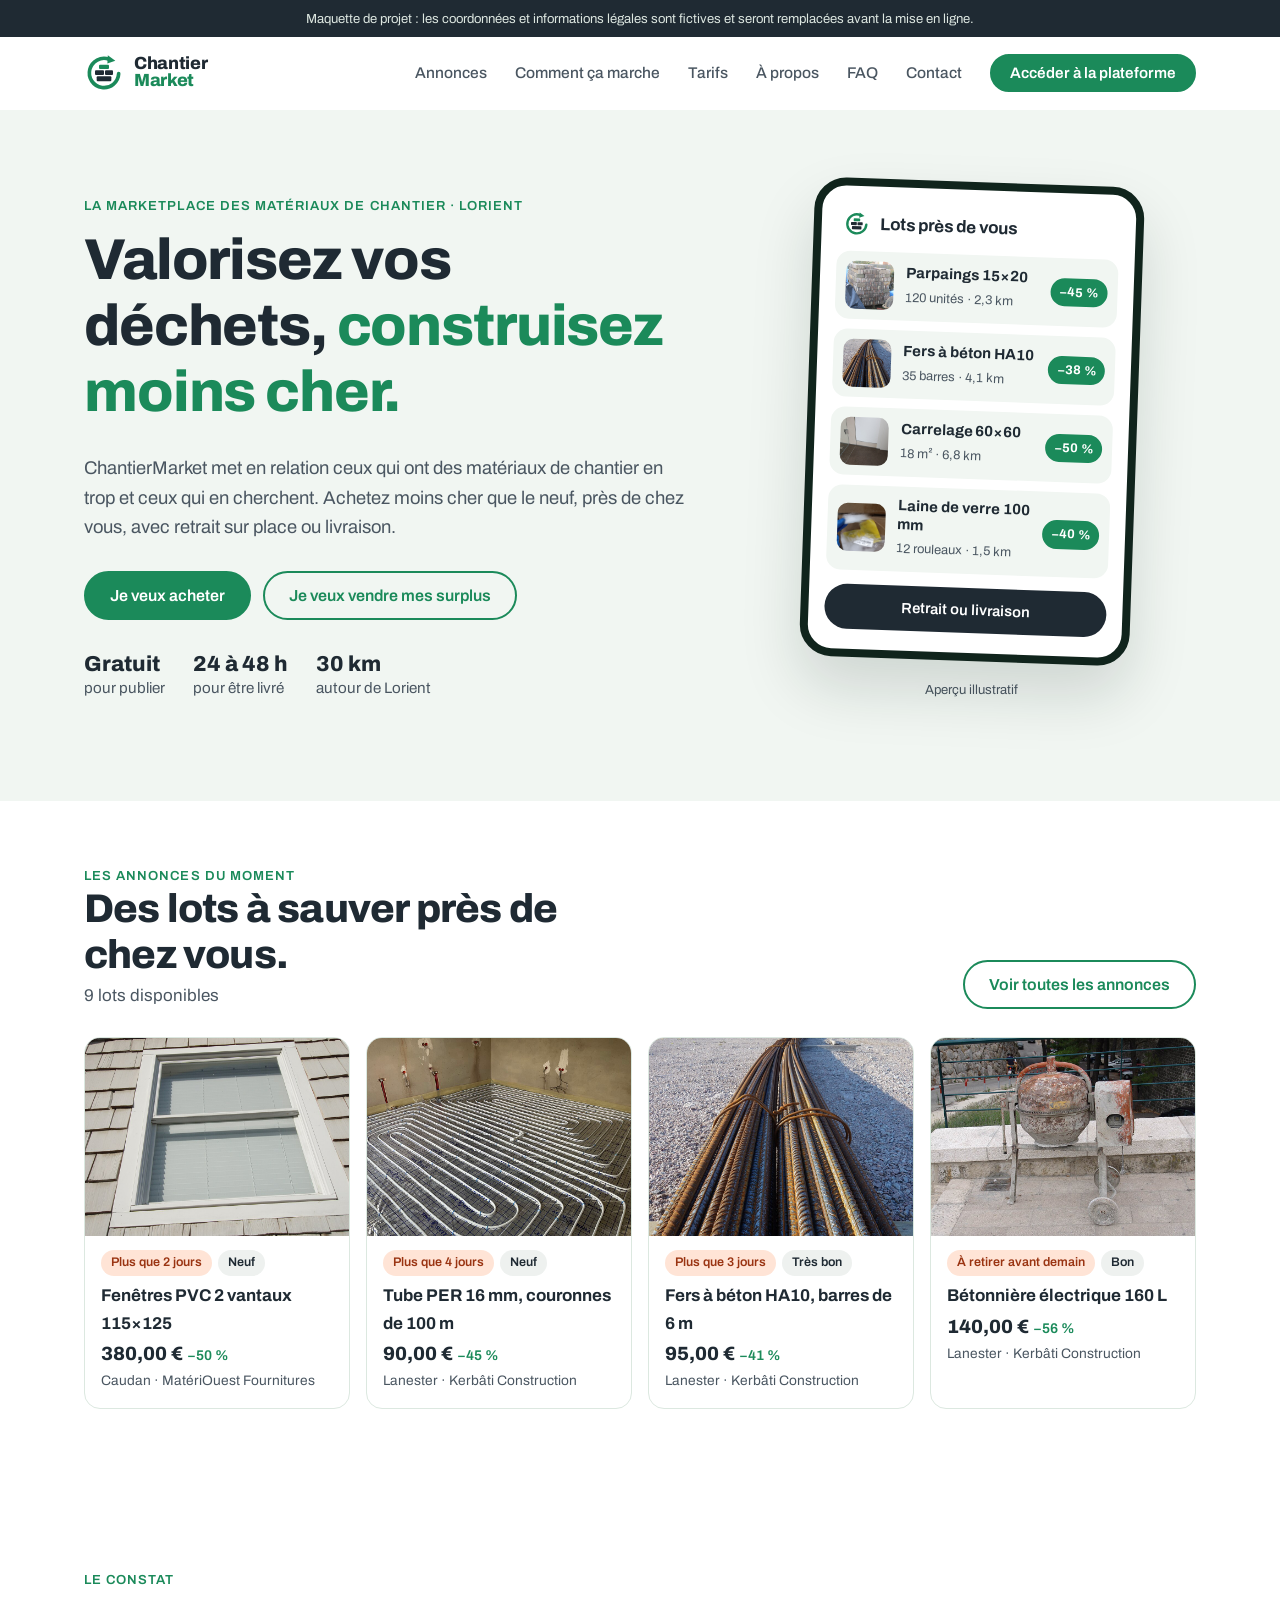
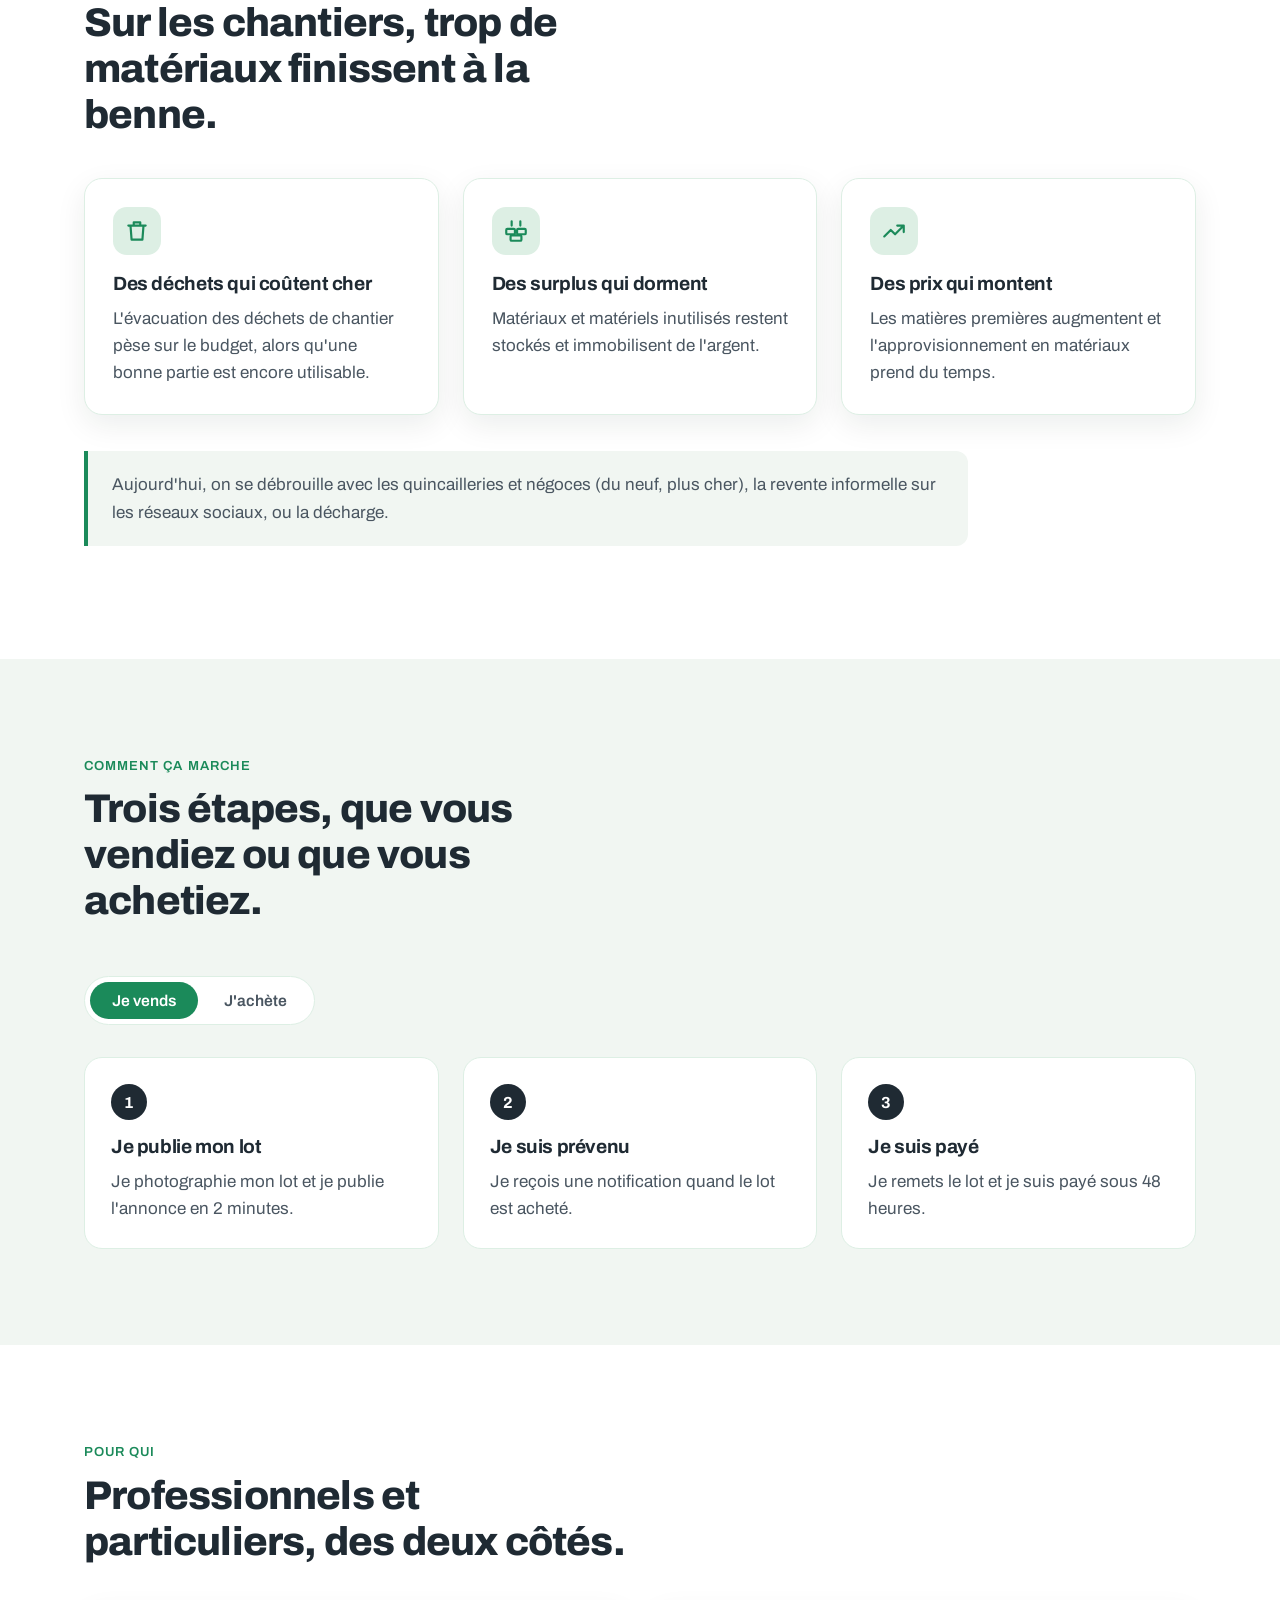
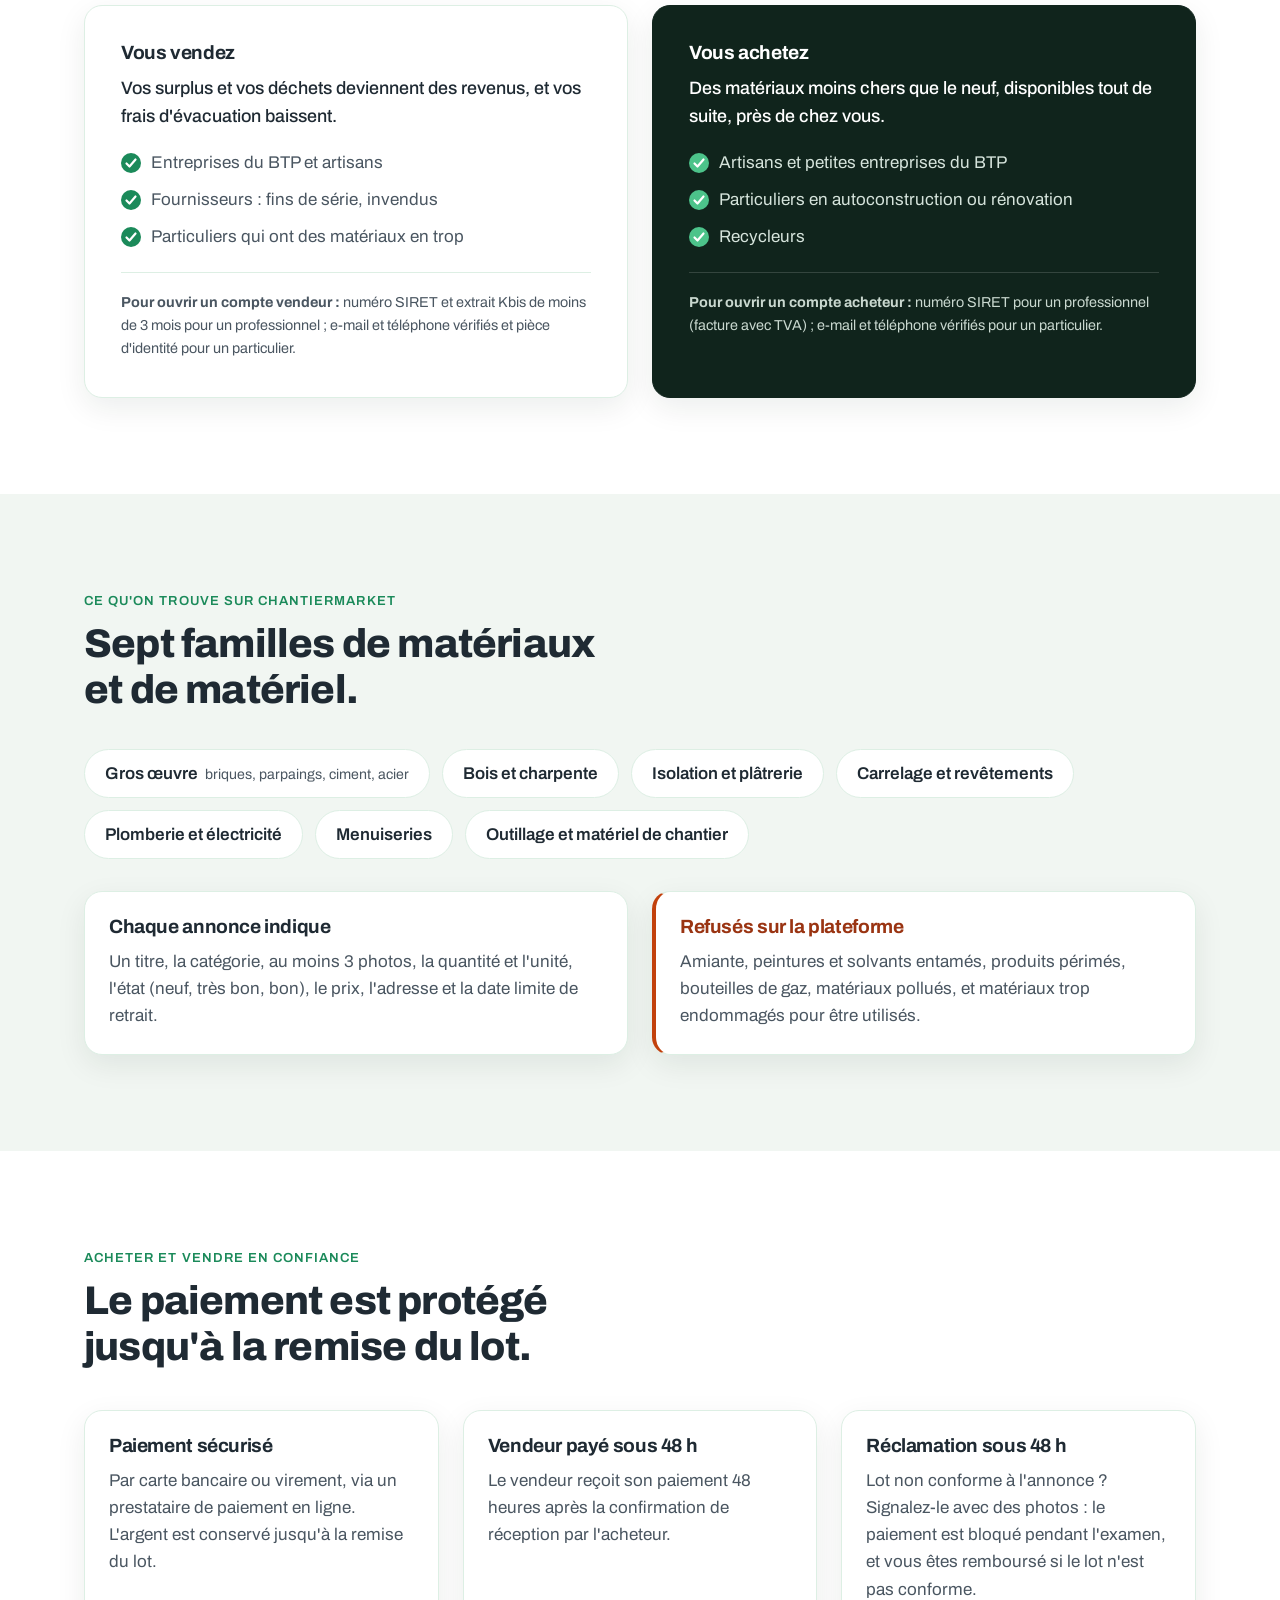
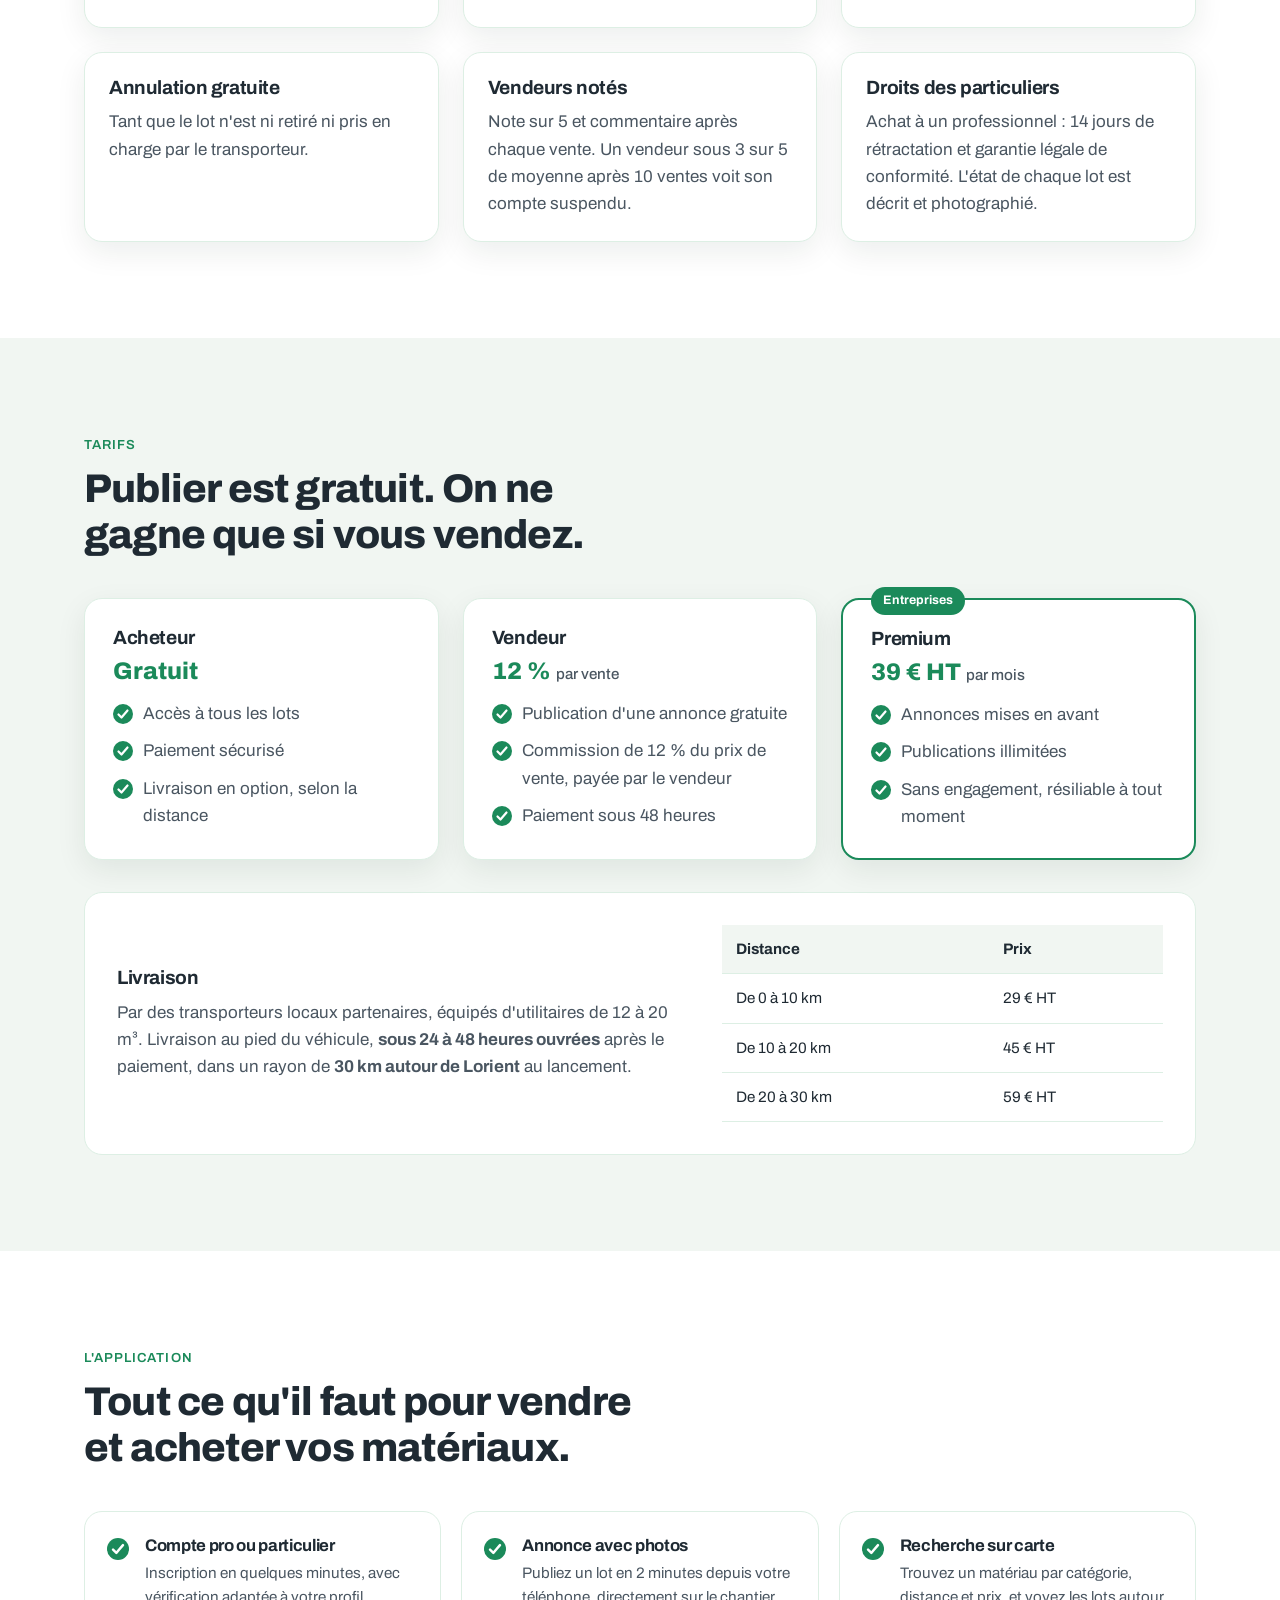
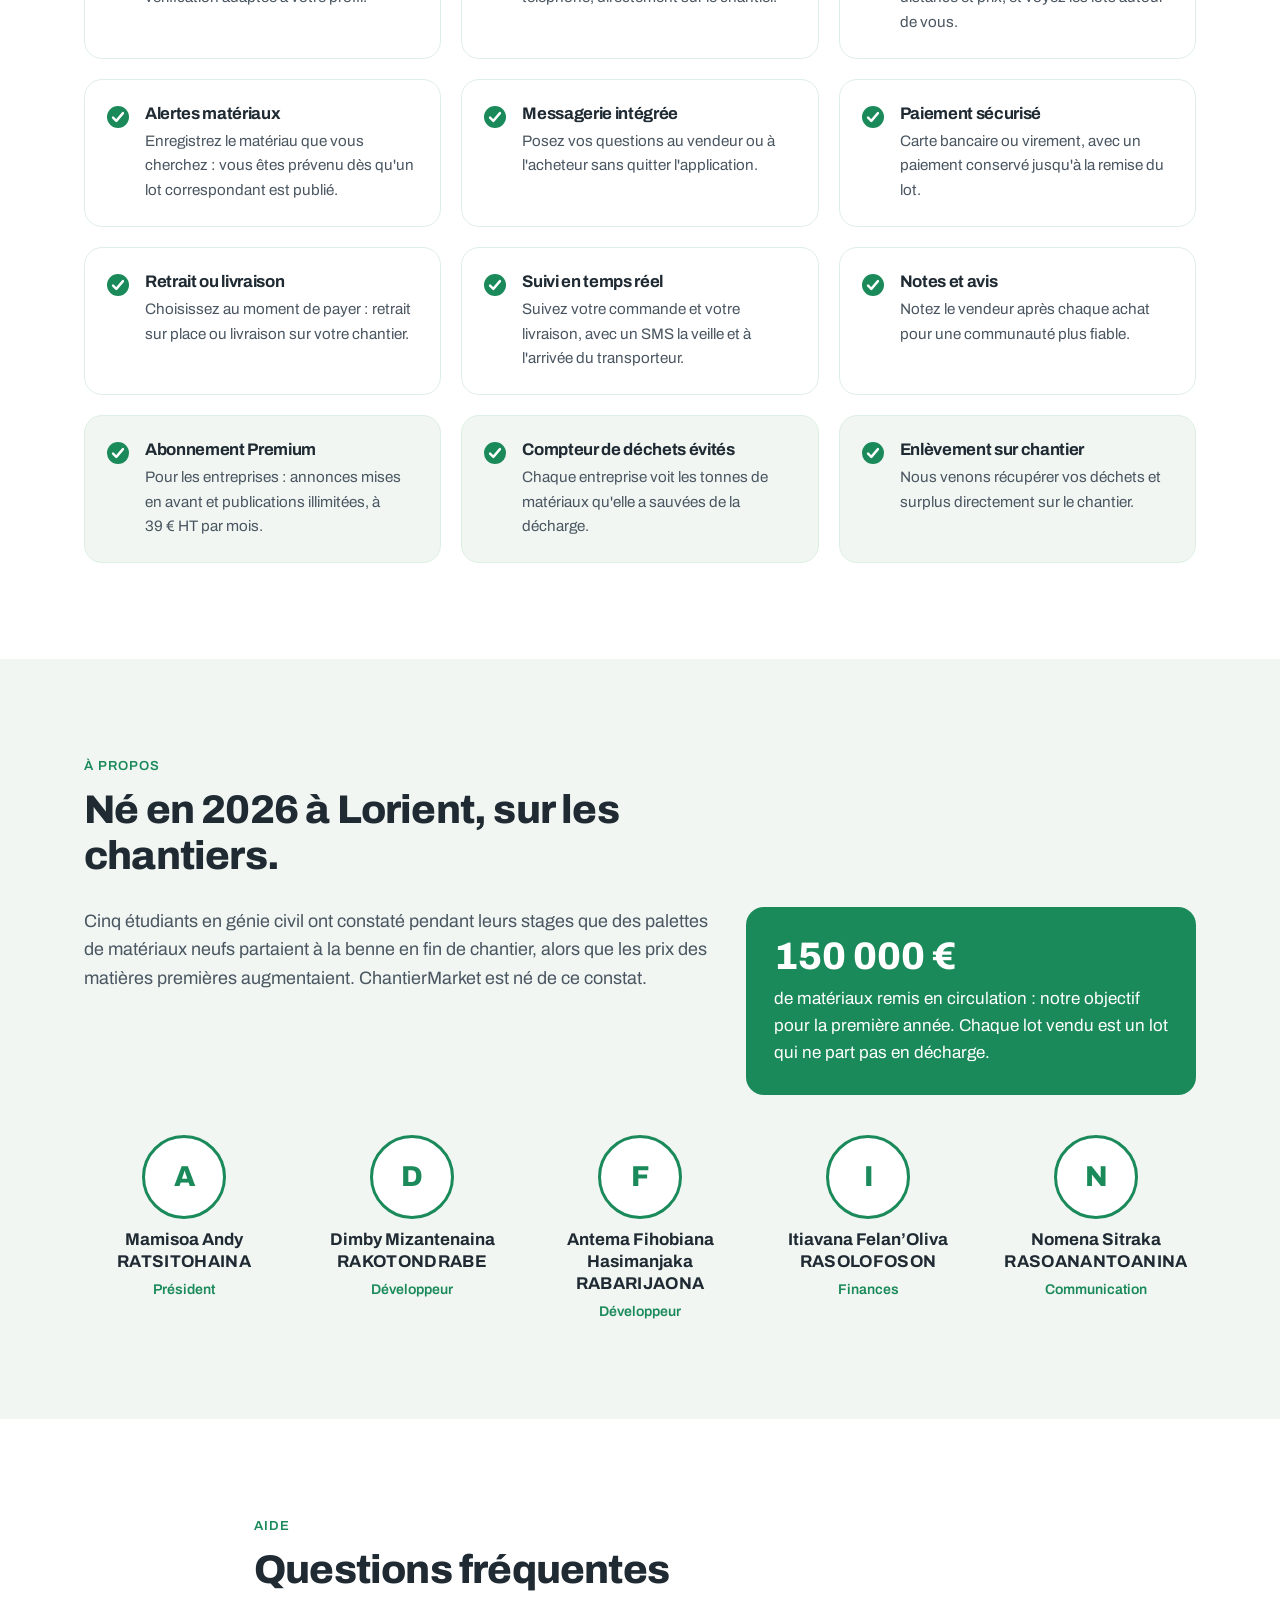
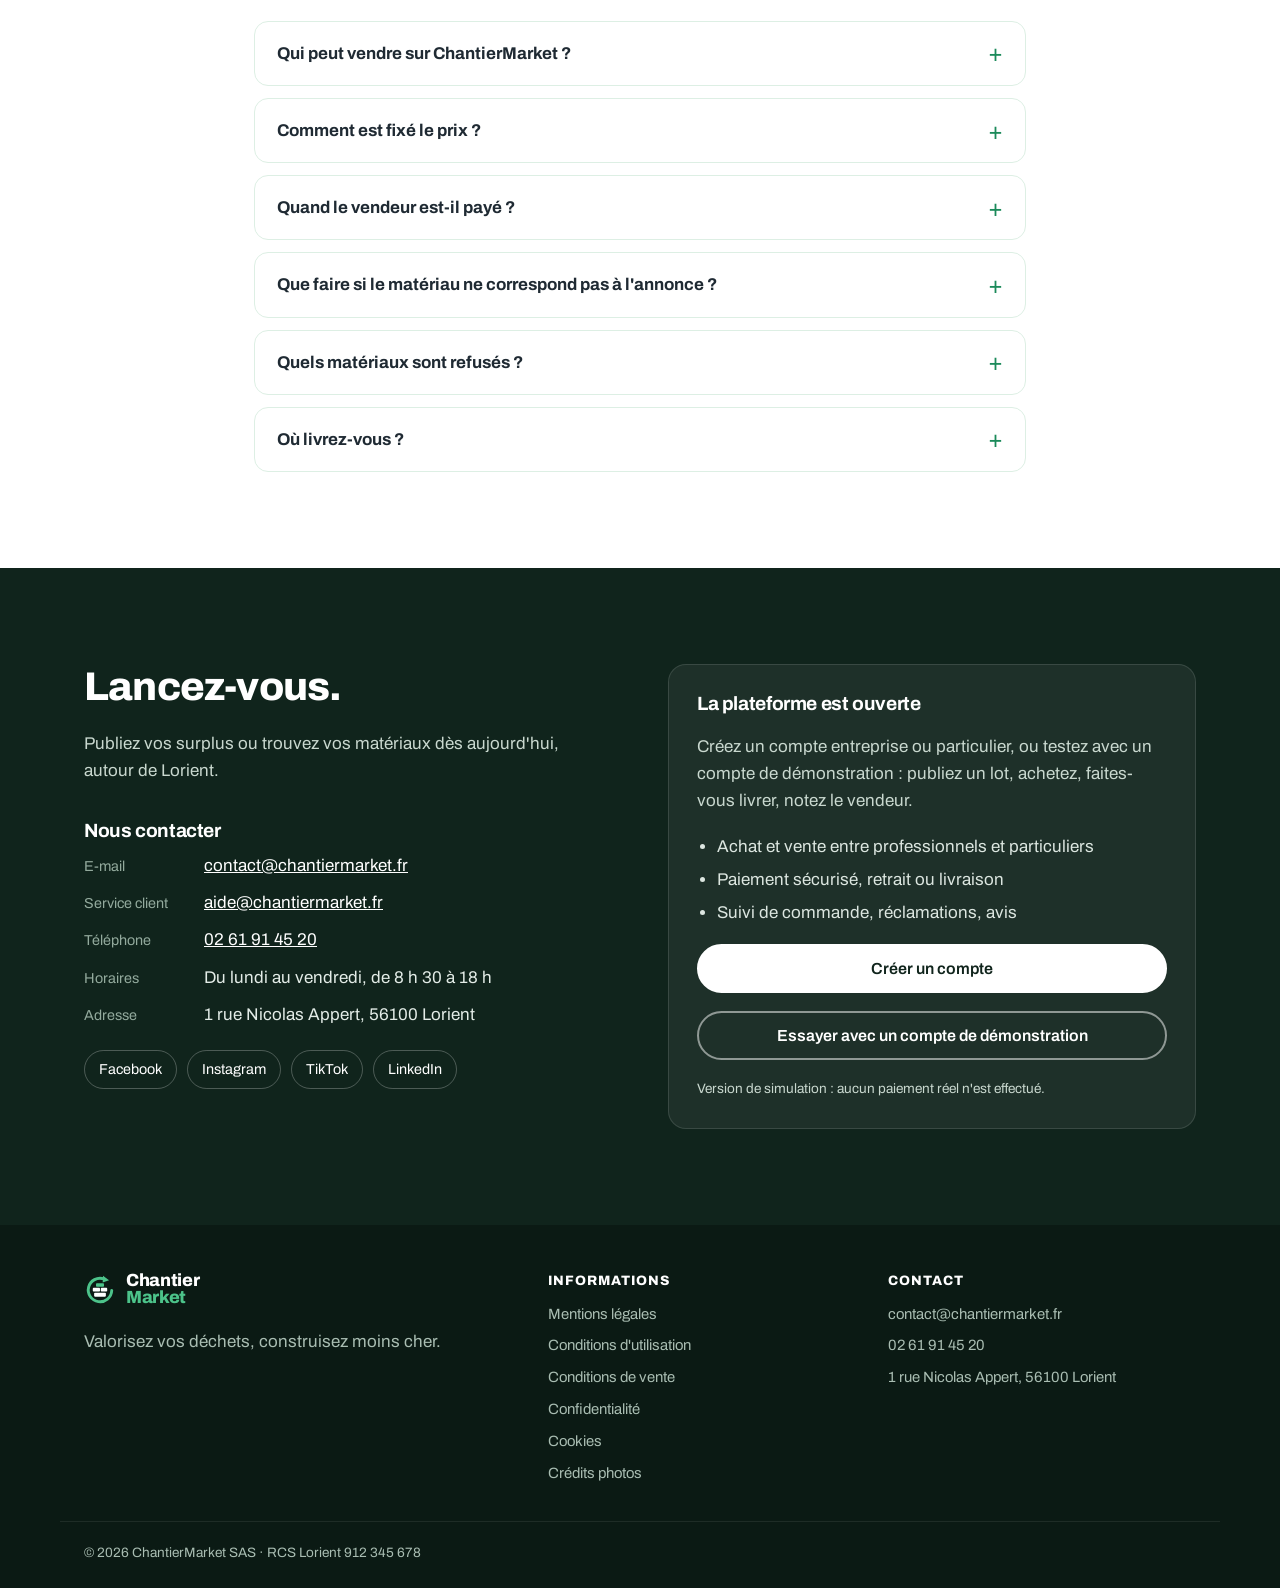
==== commit b3e31326: "Photos réelles de matériaux (Wikimedia Commons) et page de crédits photos - 14 photos sous licence l" ====
--- a/index.html
+++ b/index.html
@@ -496,6 +496,7 @@
         <li><a href="cgv.html">Conditions de vente</a></li>
         <li><a href="confidentialite.html">Confidentialité</a></li>
         <li><a href="cookies.html">Cookies</a></li>
+        <li><a href="credits-photos.html">Crédits photos</a></li>
       </ul>
     </nav>
     <div>
--- a/styles.css
+++ b/styles.css
@@ -74,6 +74,7 @@
 
 *, *::before, *::after { box-sizing: border-box; }
 [hidden] { display: none !important; }
+.credit-thumb { width: 96px; height: 64px; object-fit: cover; border-radius: 8px; max-width: none; }
 
 html { scroll-behavior: smooth; scroll-padding-top: 80px; }
 
@@ -256,10 +257,11 @@
 .lot strong { display: block; font-size: 0.93rem; line-height: 1.25; }
 .lot small { color: var(--ink-soft); font-size: 0.8rem; }
 .lot-thumb { width: 48px; height: 48px; border-radius: 10px; }
-.t1 { background: repeating-linear-gradient(0deg, #9AA3A8 0 10px, #BFC6CA 10px 12px); }
-.t2 { background: repeating-linear-gradient(90deg, #6B4E3D 0 4px, #8C6A55 4px 8px); }
-.t3 { background: conic-gradient(#E9E2D6 25%, #D3C9B8 0 50%, #E9E2D6 0 75%, #D3C9B8 0) 0 0 / 24px 24px; }
-.t4 { background: linear-gradient(160deg, #C9C3B5, #A69F90); }
+.t1, .t2, .t3, .t4 { background-size: cover; background-position: center; }
+.t1 { background-image: url("assets/photos/parpaings.jpg"); }
+.t2 { background-image: url("assets/photos/fers.jpg"); }
+.t3 { background-image: url("assets/photos/carrelage.jpg"); background-position: 50% 92%; }
+.t4 { background-image: url("assets/photos/laine.jpg"); }
 .tag {
   background: var(--green);
   color: var(--white);
--- a/app.css
+++ b/app.css
@@ -576,6 +576,13 @@
 .switch-row input[role="switch"]:focus-visible { outline: 3px solid var(--green-light); outline-offset: 2px; }
 .btn[disabled] { opacity: 0.5; cursor: not-allowed; transform: none; }
 
+/* Photos réelles */
+.gallery-single { grid-template-columns: 1fr; grid-template-rows: 1fr; height: 380px; }
+.gallery-single > :first-child { grid-row: auto; }
+.cat-ico { object-fit: cover; }
+img[src$="carrelage.jpg"] { object-position: 50% 92%; }
+.lot-img, .showcase-img { background: var(--green-pale); }
+
 /* Site vitrine : annonces du moment */
 .section-annonces { padding-block: 64px; }
 .showcase-head { display: flex; flex-wrap: wrap; justify-content: space-between; align-items: flex-end; gap: 16px; }
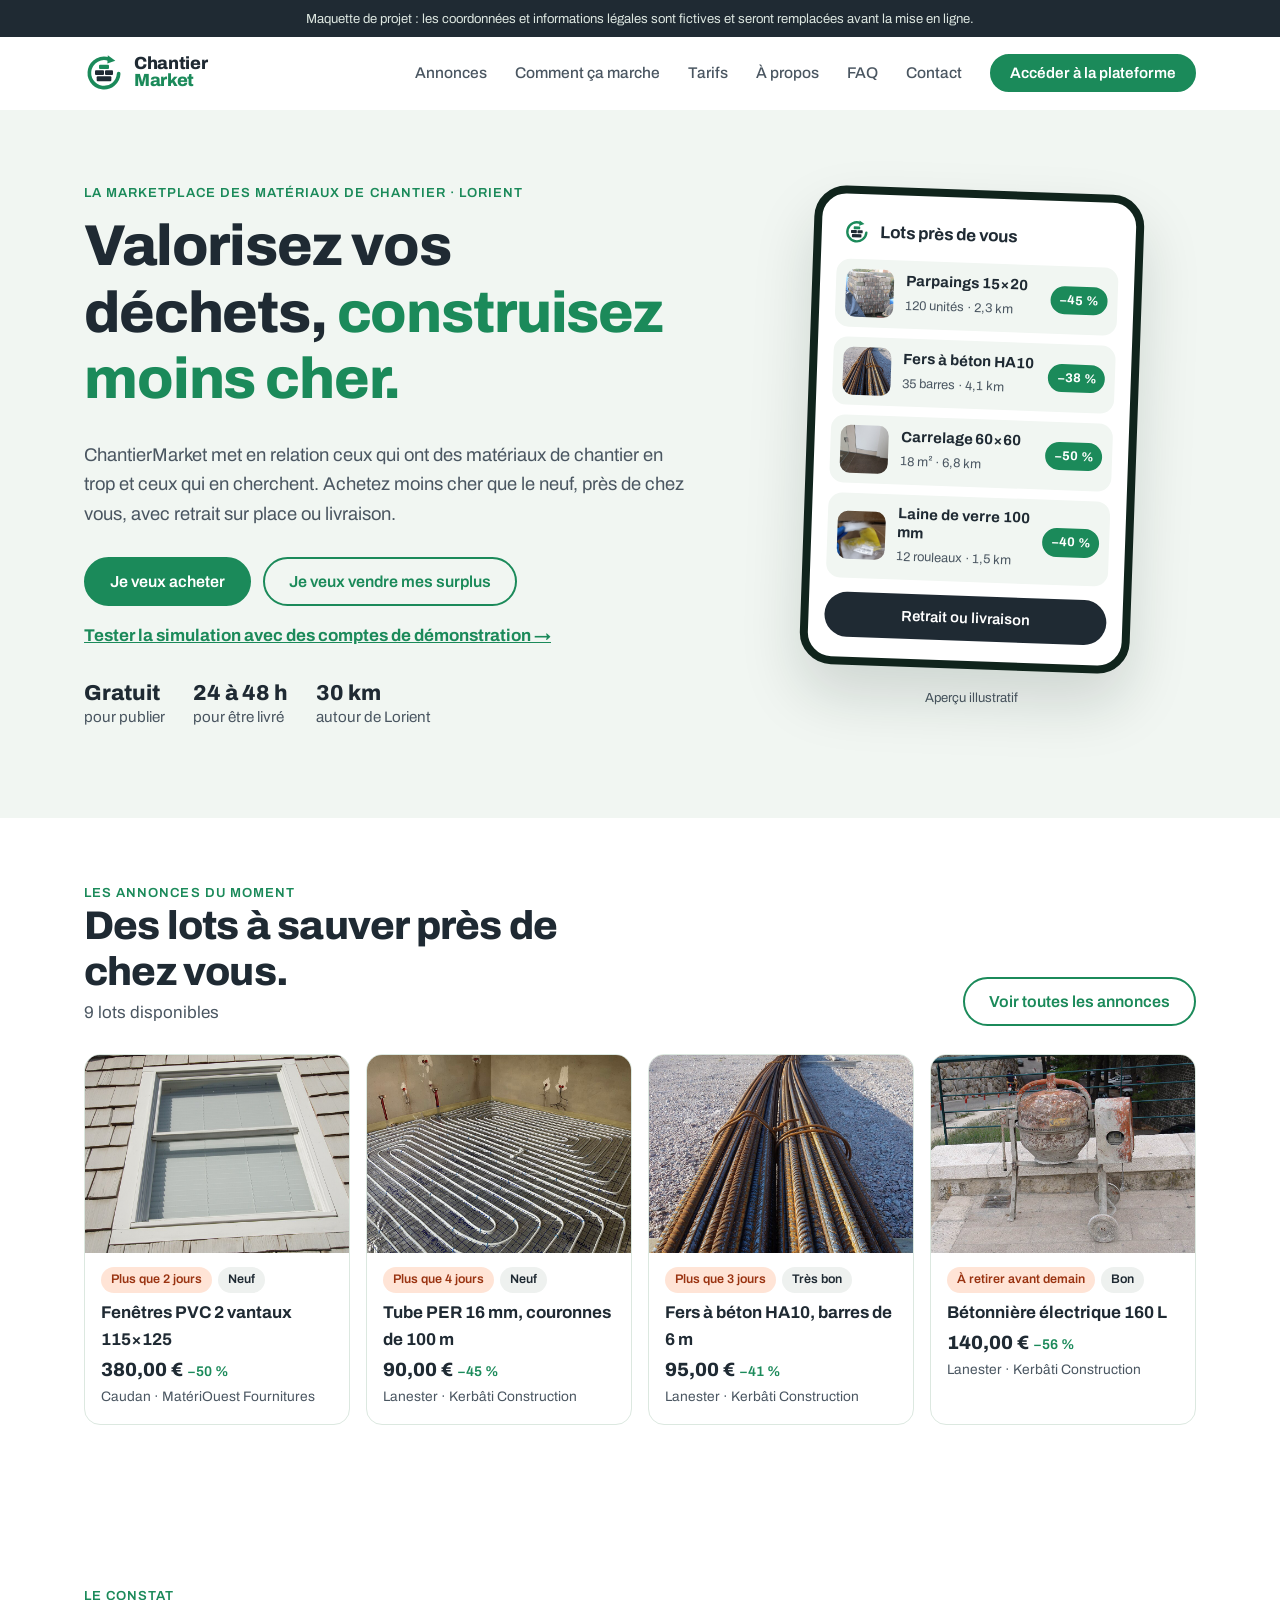
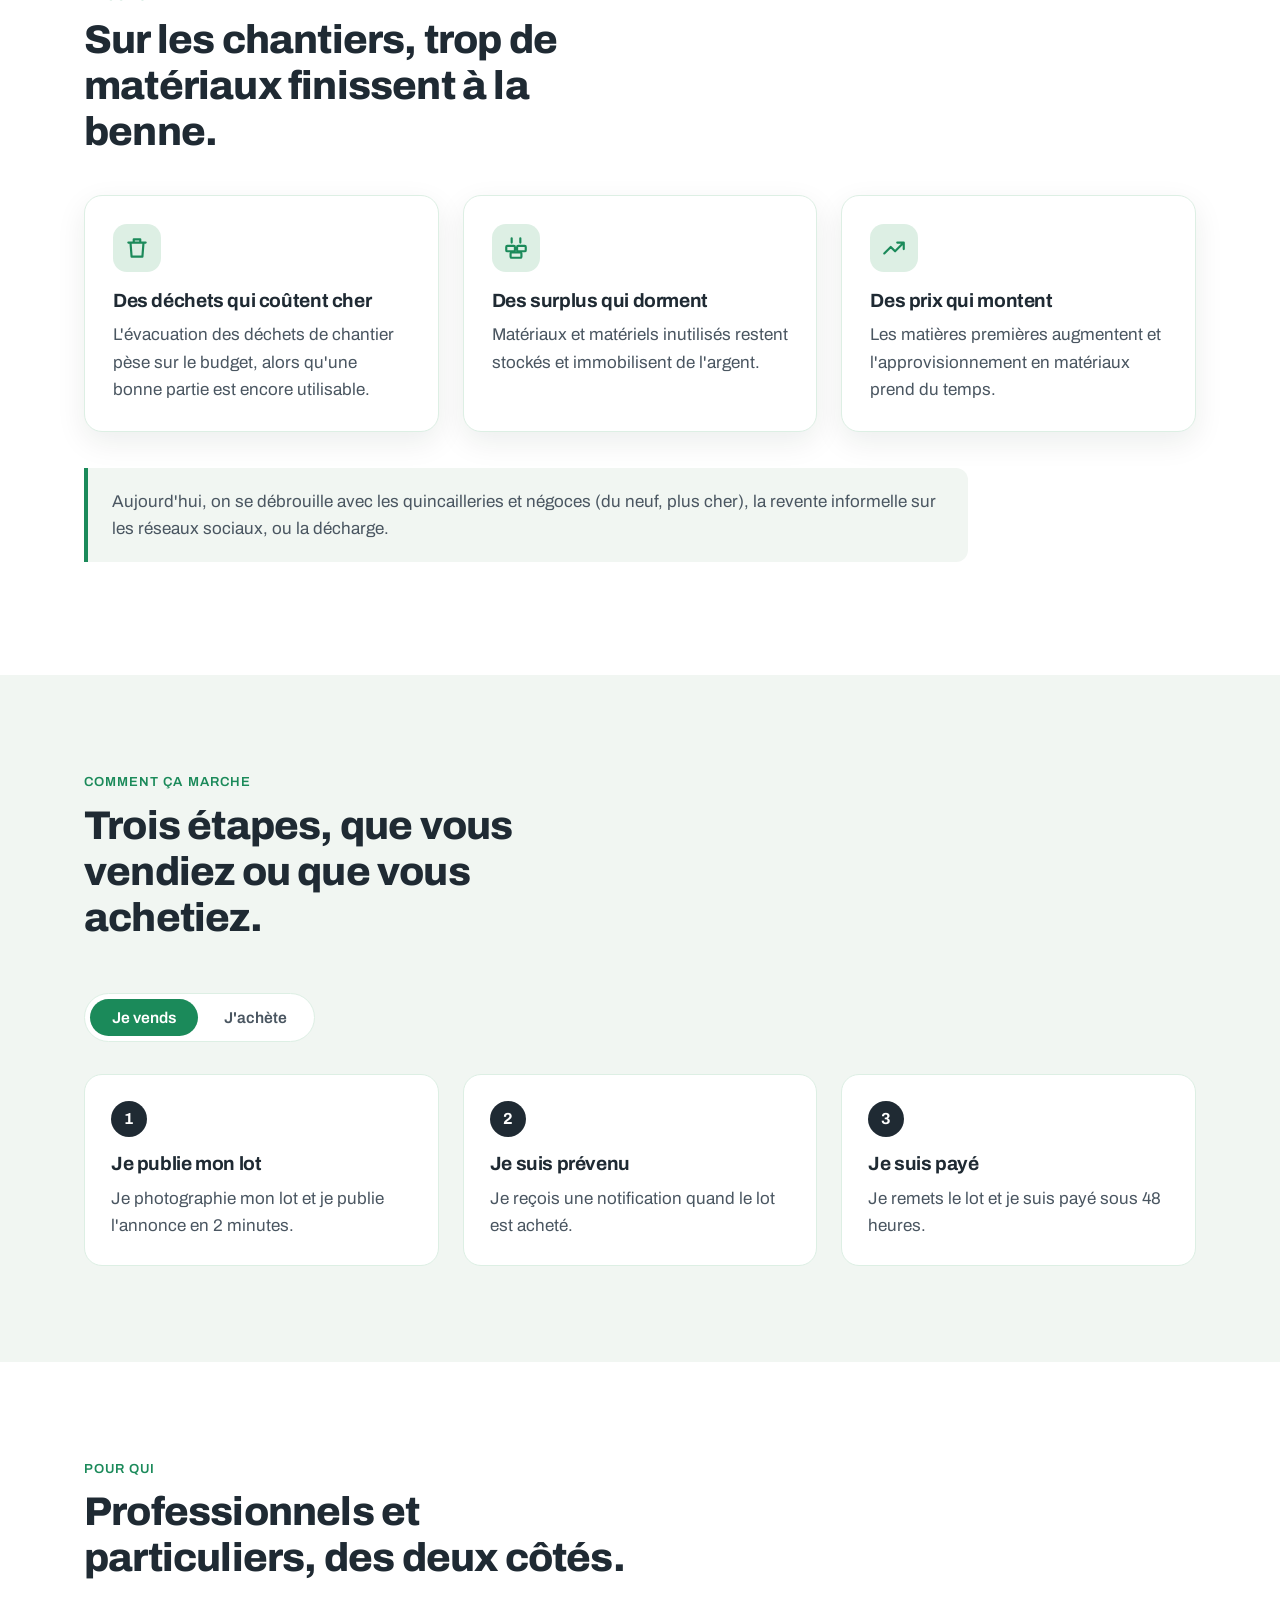
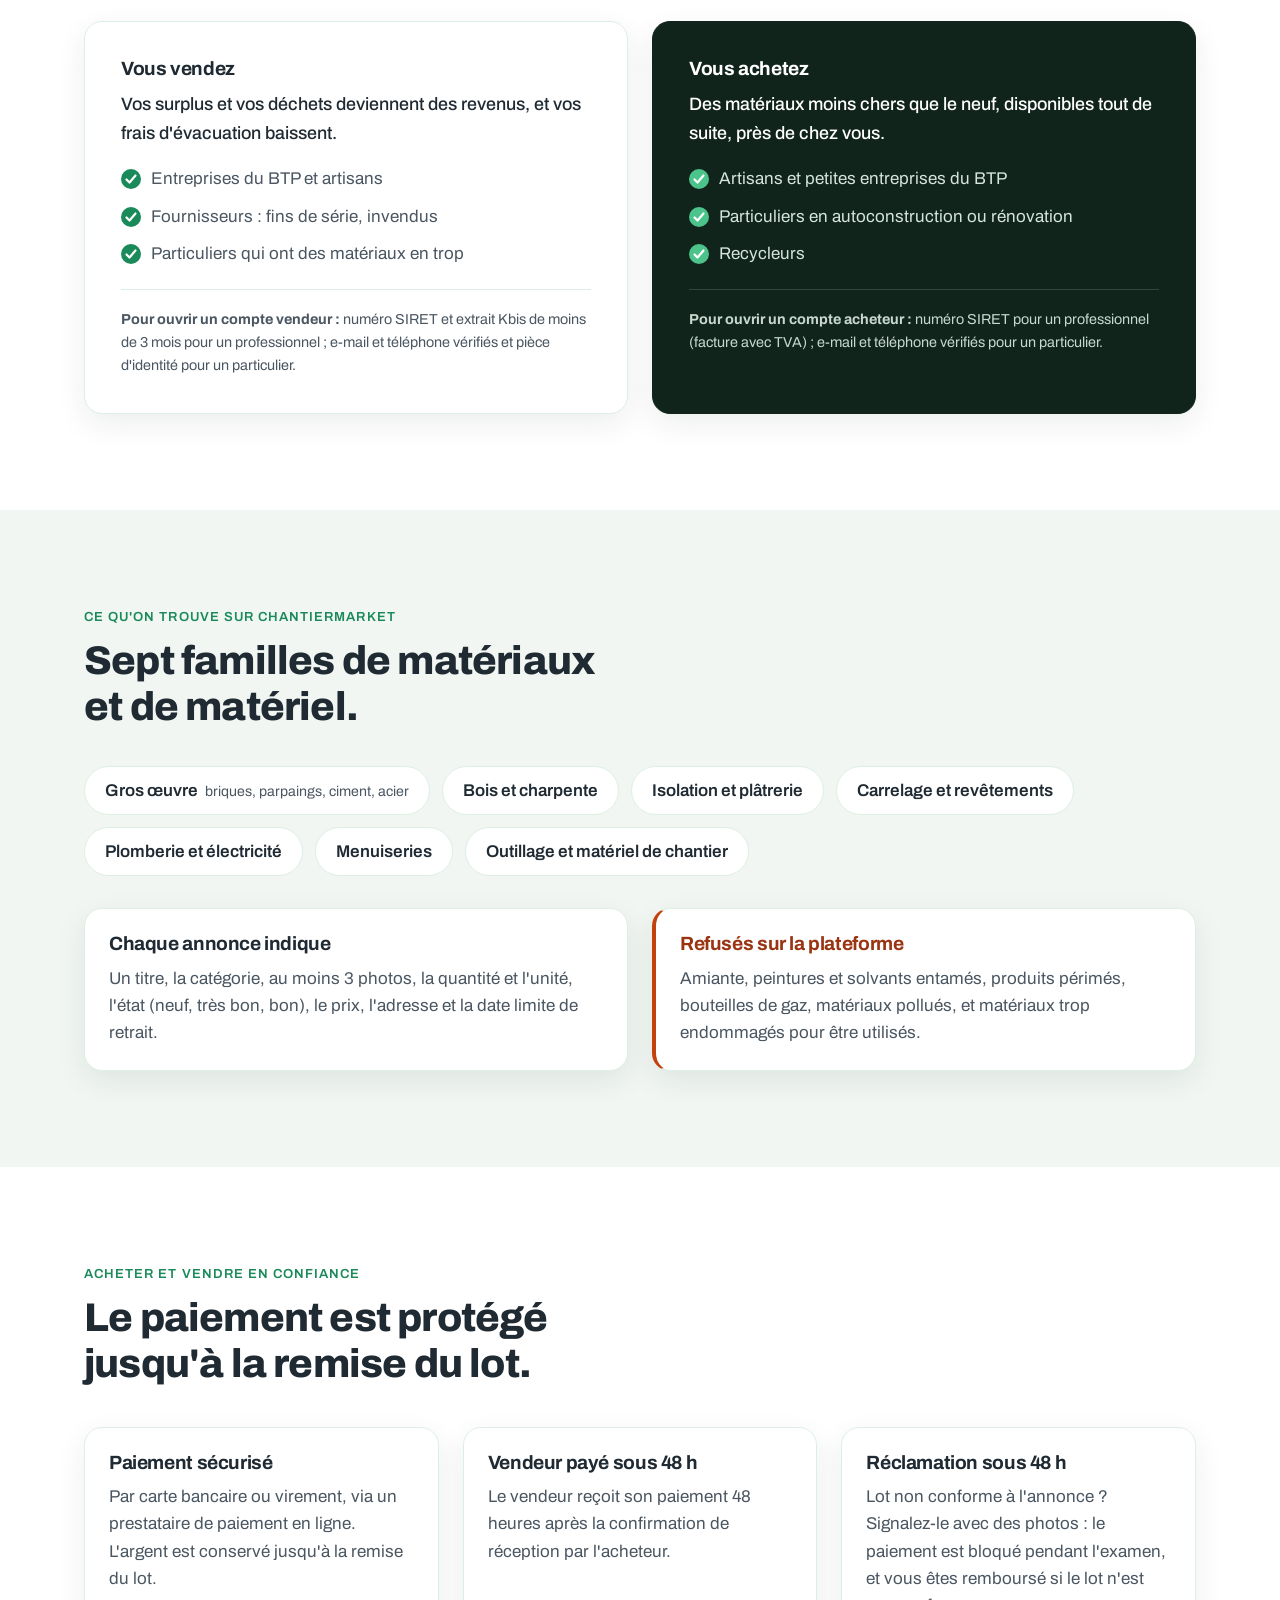
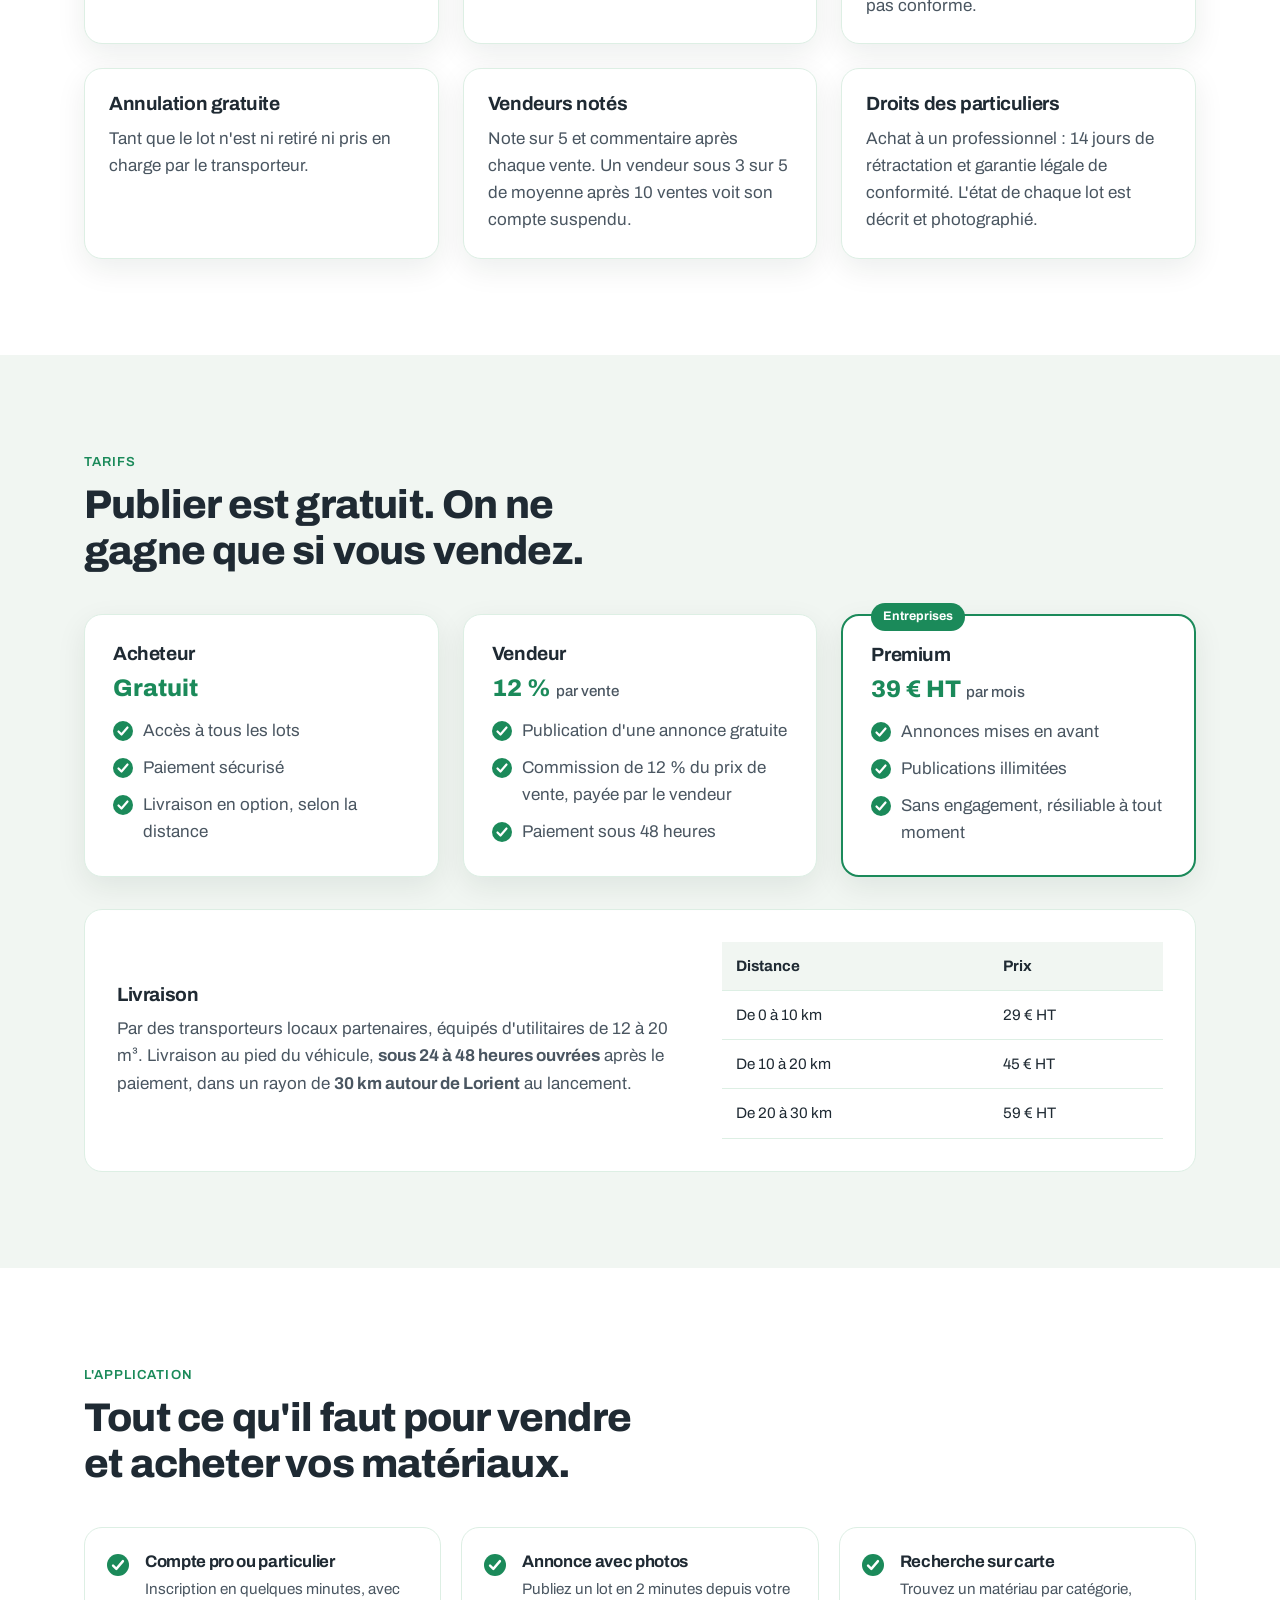
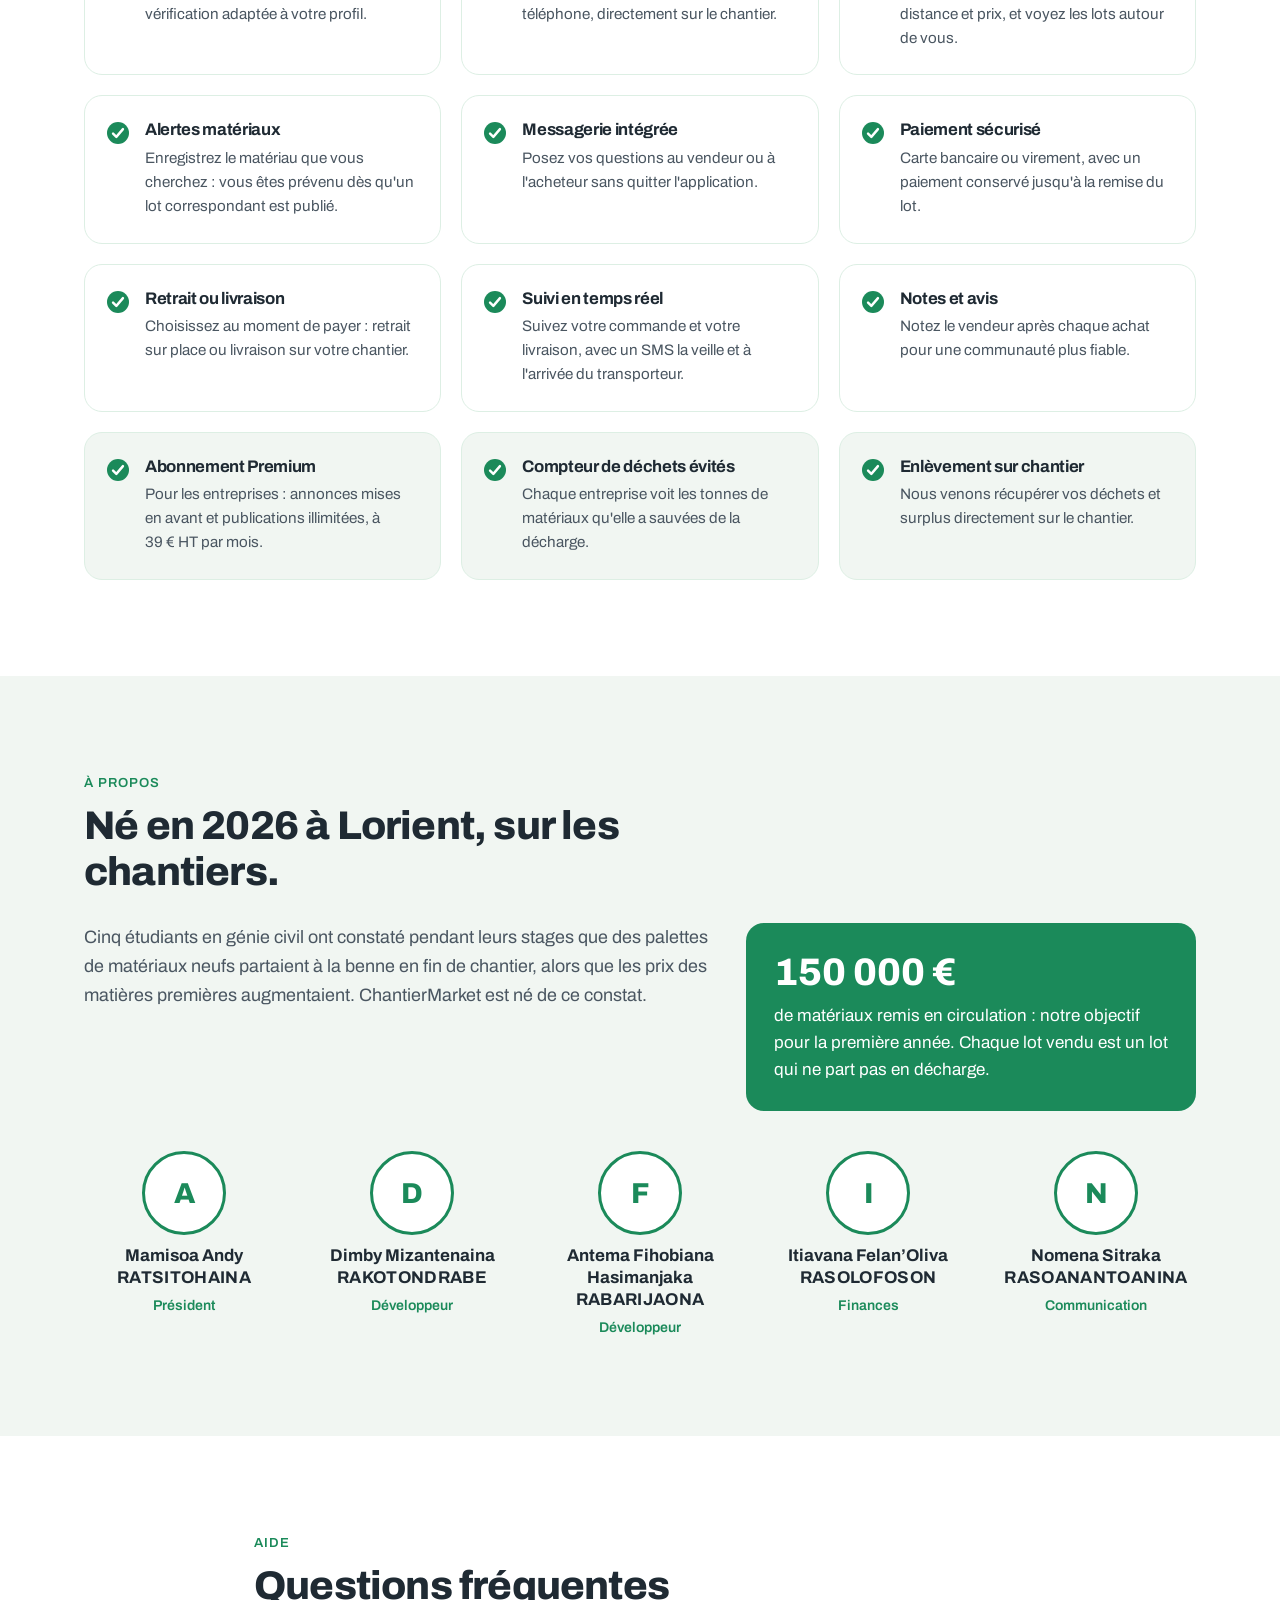
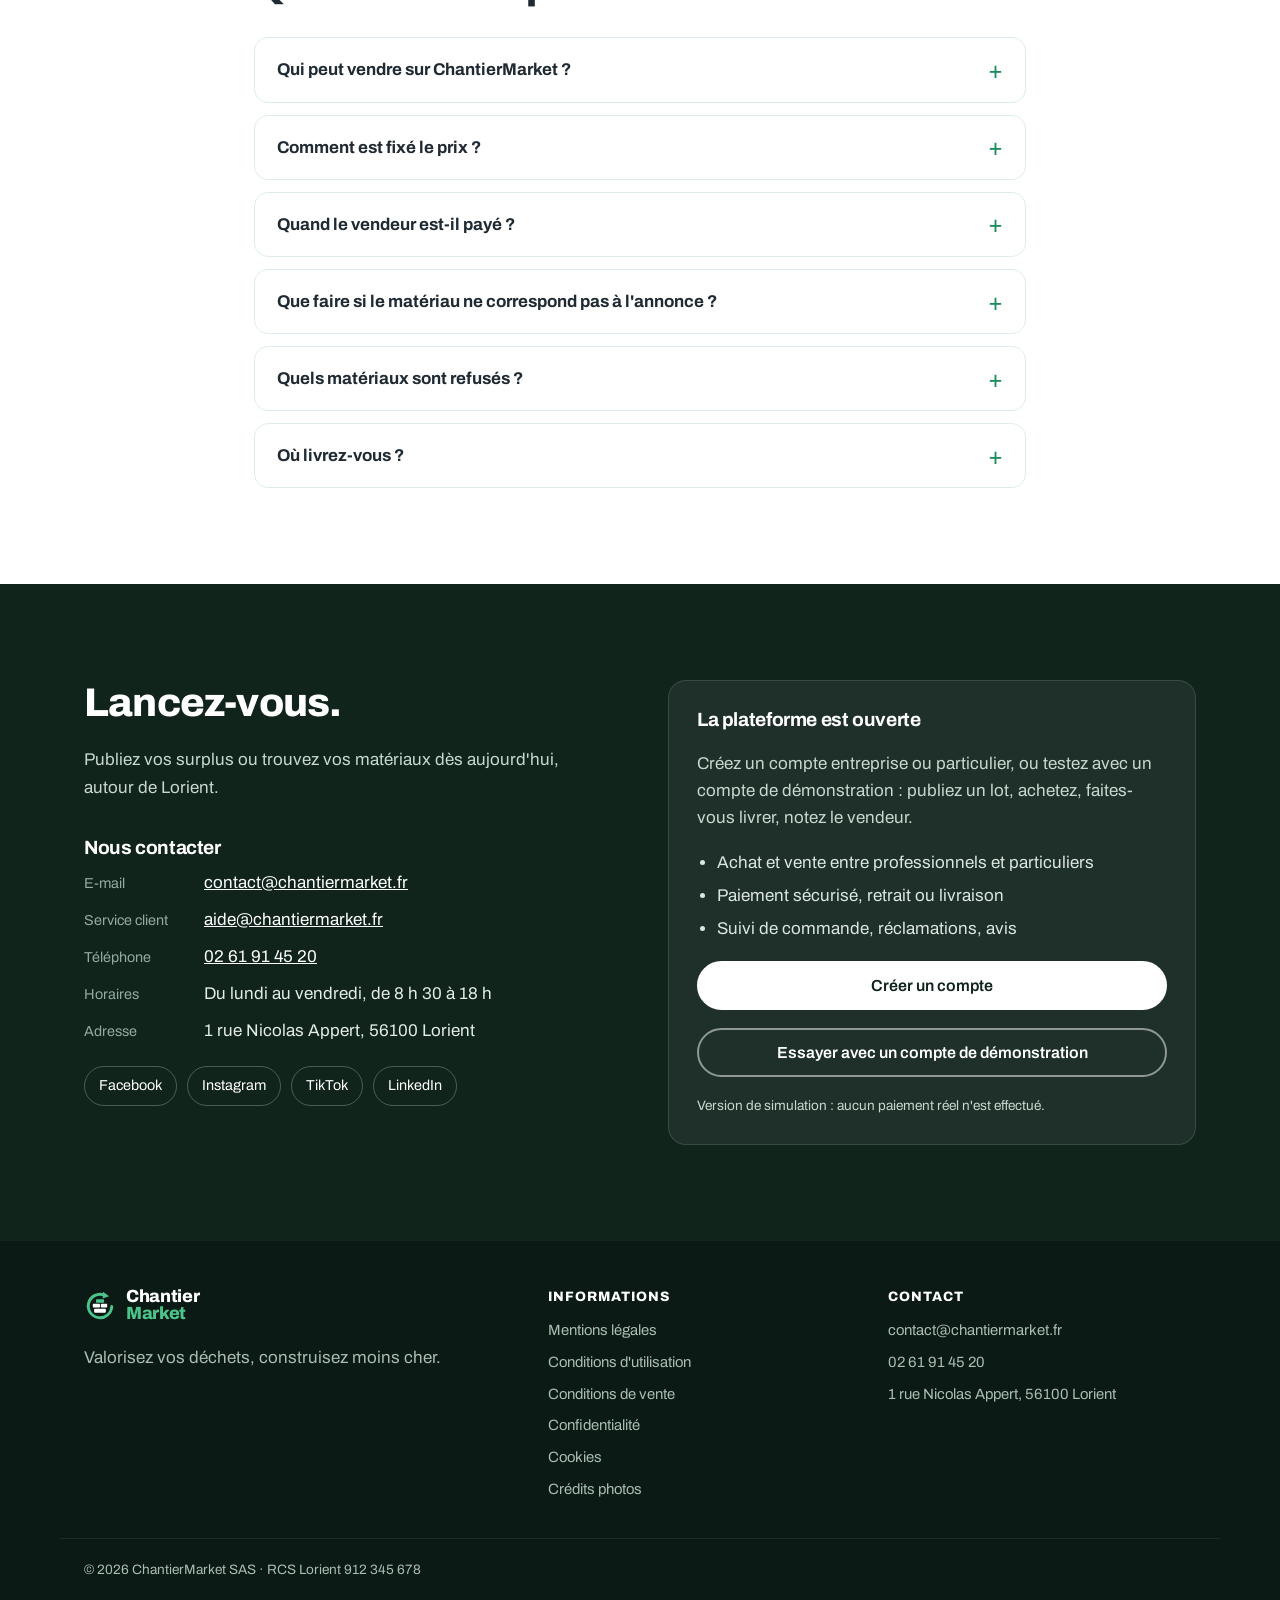
==== commit 1d5421ee: "Simulation plus visible : premier lien du menu, lien dans le bandeau et sur la vitrine Co-Authored-B" ====
--- a/index.html
+++ b/index.html
@@ -52,6 +52,7 @@
           <a href="app.html#catalogue" class="btn">Je veux acheter</a>
           <a href="app.html#vendre" class="btn btn-ghost">Je veux vendre mes surplus</a>
         </div>
+        <p class="hero-sim"><a href="app.html#demarrer">Tester la simulation avec des comptes de démonstration →</a></p>
         <ul class="hero-facts">
           <li><strong>Gratuit</strong> pour publier</li>
           <li><strong>24 à 48 h</strong> pour être livré</li>
@@ -471,7 +472,7 @@
           <li>Suivi de commande, réclamations, avis</li>
         </ul>
         <a href="app.html#inscription" class="btn btn-light">Créer un compte</a>
-        <a href="app.html" class="btn btn-ghost-light">Essayer avec un compte de démonstration</a>
+        <a href="app.html#demarrer" class="btn btn-ghost-light">Essayer avec un compte de démonstration</a>
         <p class="form-note">Version de simulation : aucun paiement réel n'est effectué.</p>
       </div>
     </div>
--- a/styles.css
+++ b/styles.css
@@ -74,6 +74,8 @@
 
 *, *::before, *::after { box-sizing: border-box; }
 [hidden] { display: none !important; }
+.hero-sim { margin: 16px 0 0; }
+.hero-sim a { color: var(--green-text); font-weight: 700; }
 .credit-thumb { width: 96px; height: 64px; object-fit: cover; border-radius: 8px; max-width: none; }
 
 html { scroll-behavior: smooth; scroll-padding-top: 80px; }
--- a/app.css
+++ b/app.css
@@ -91,6 +91,10 @@
 }
 .app-nav a:hover { background: var(--green-pale); color: var(--green-text); }
 .app-nav a.active { background: var(--green); color: var(--white); }
+.app-nav a.nav-sim { border: 2px dashed var(--green); color: var(--green-text); }
+.app-nav a.nav-sim.active { border-style: solid; color: var(--white); }
+.app-tools .btn { white-space: nowrap; flex: none; }
+.notice a { color: #9FE3BF; font-weight: 700; margin-left: 6px; white-space: nowrap; }
 .app-tools { display: flex; align-items: center; gap: 10px; }
 .clock { display: flex; flex-direction: column; line-height: 1.15; font-size: 0.85rem; font-variant-numeric: tabular-nums; text-align: right; }
 .clock-label { font-size: 0.7rem; text-transform: uppercase; letter-spacing: 0.06em; color: var(--ink-soft); }
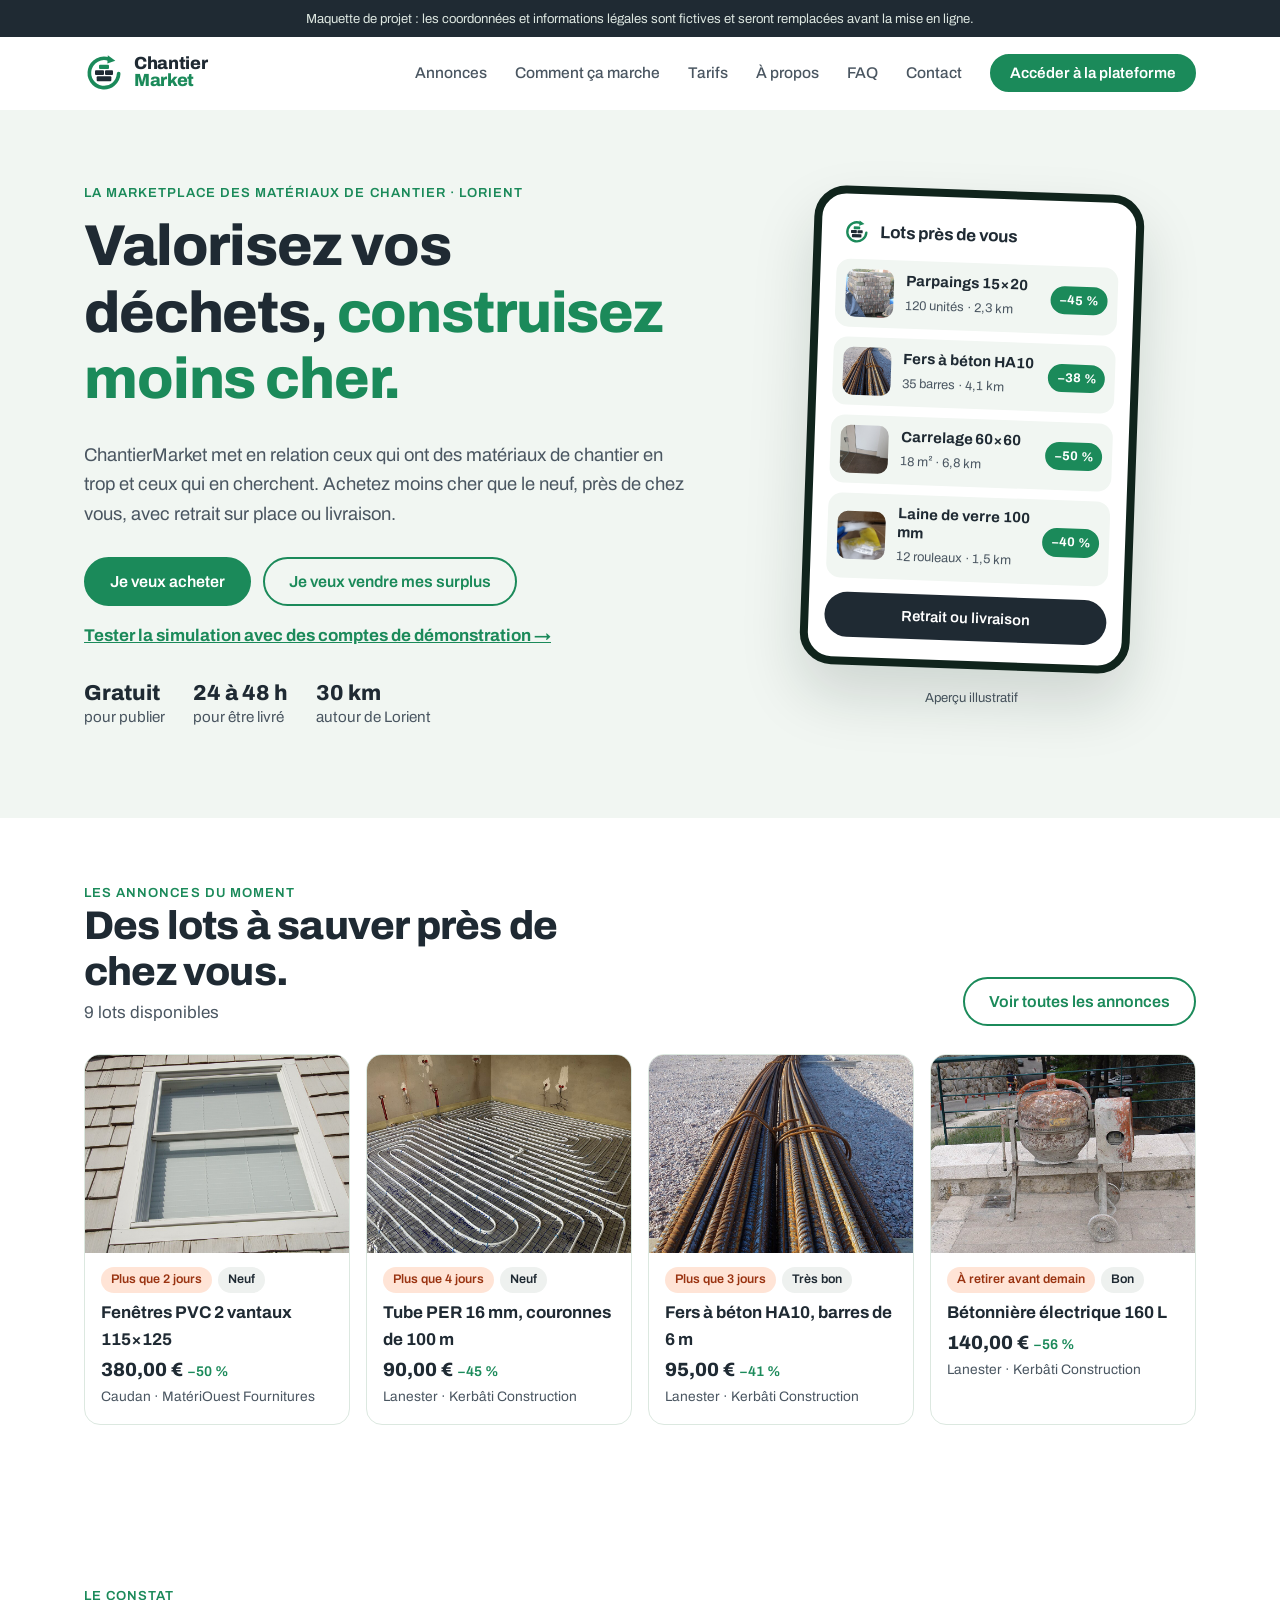
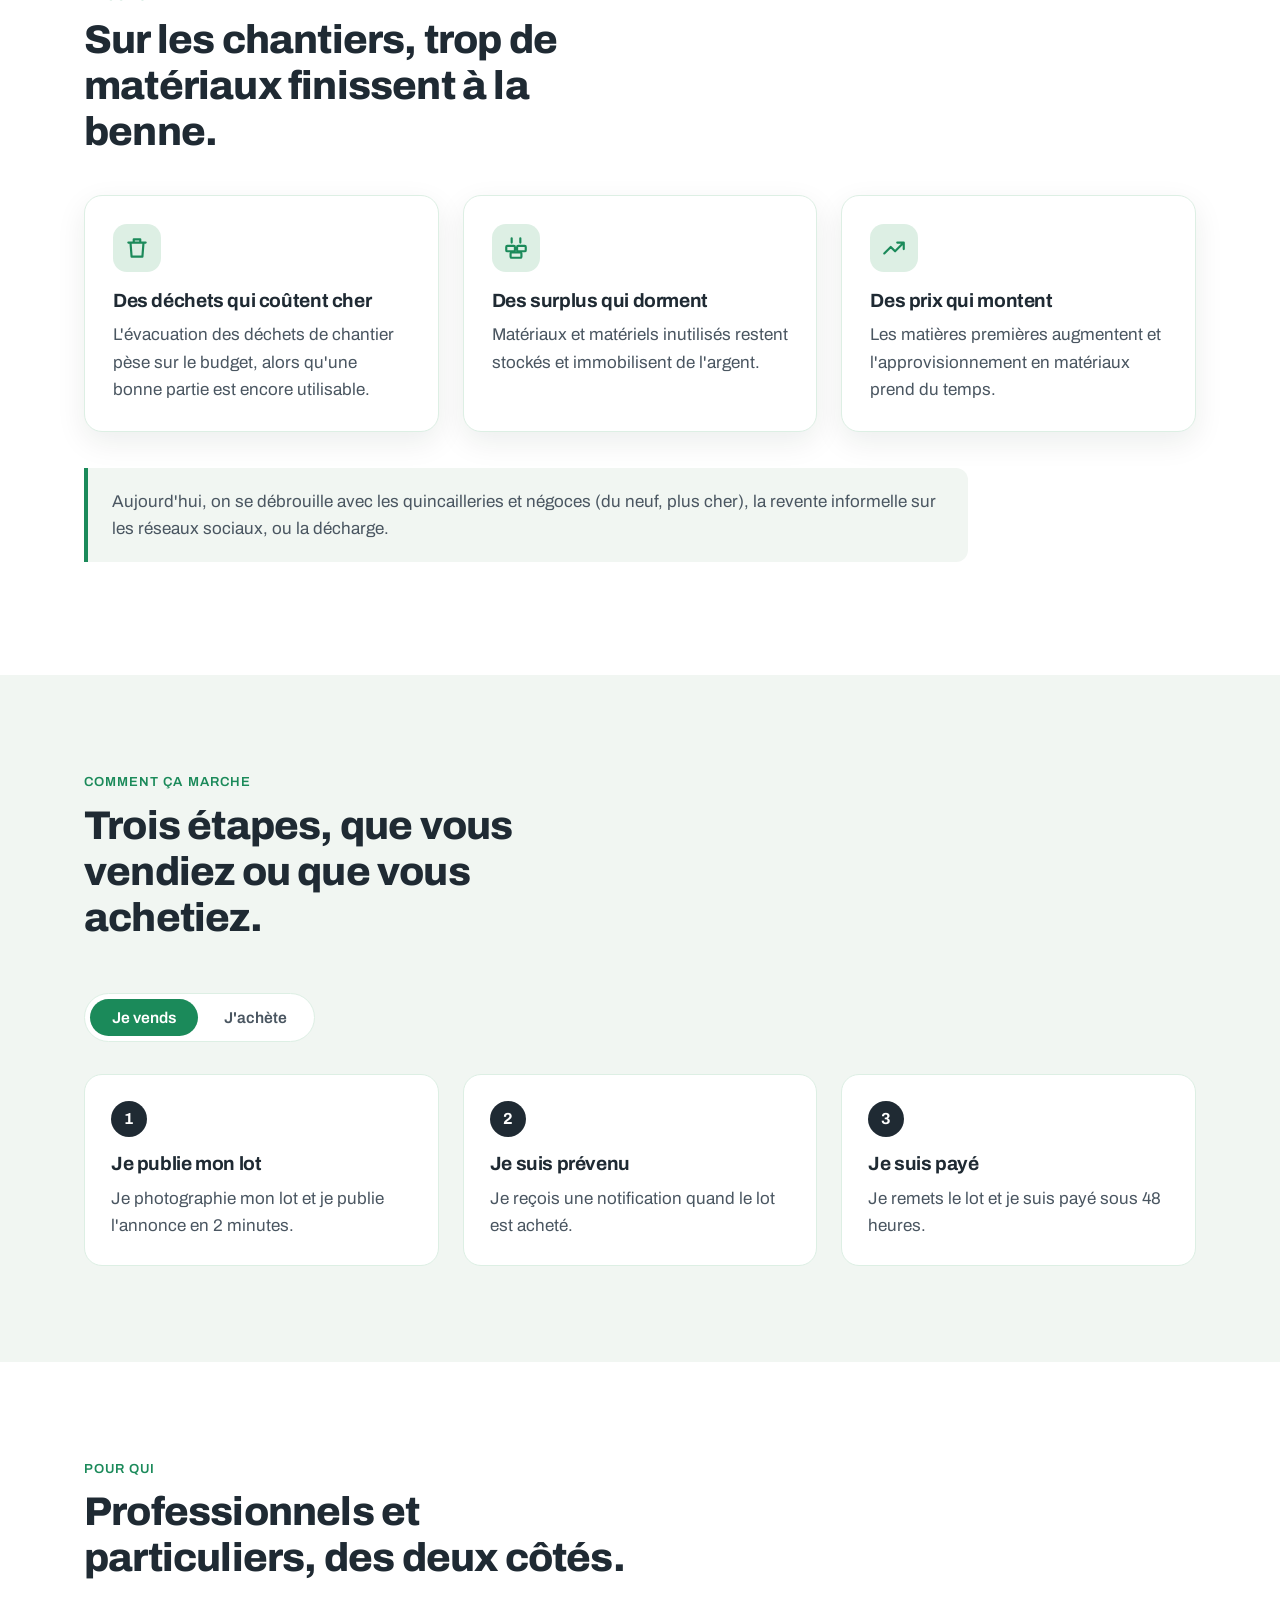
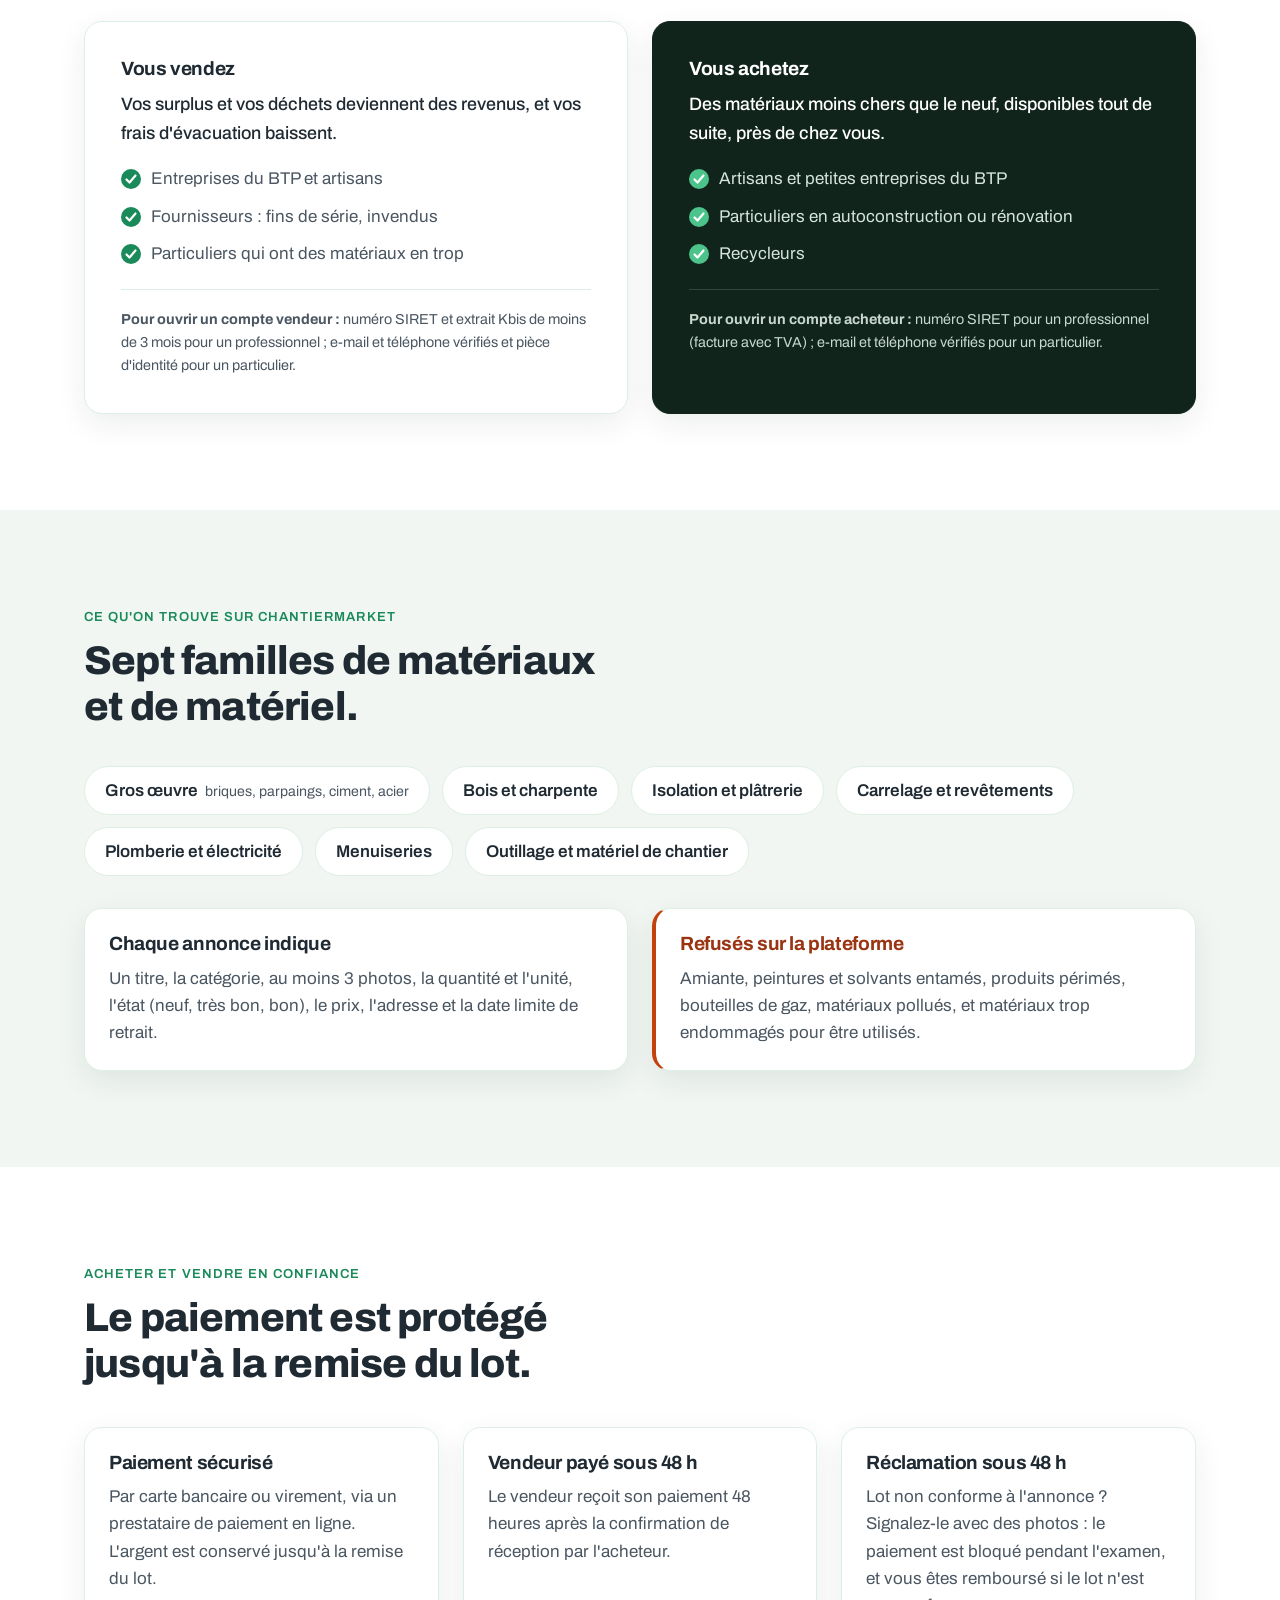
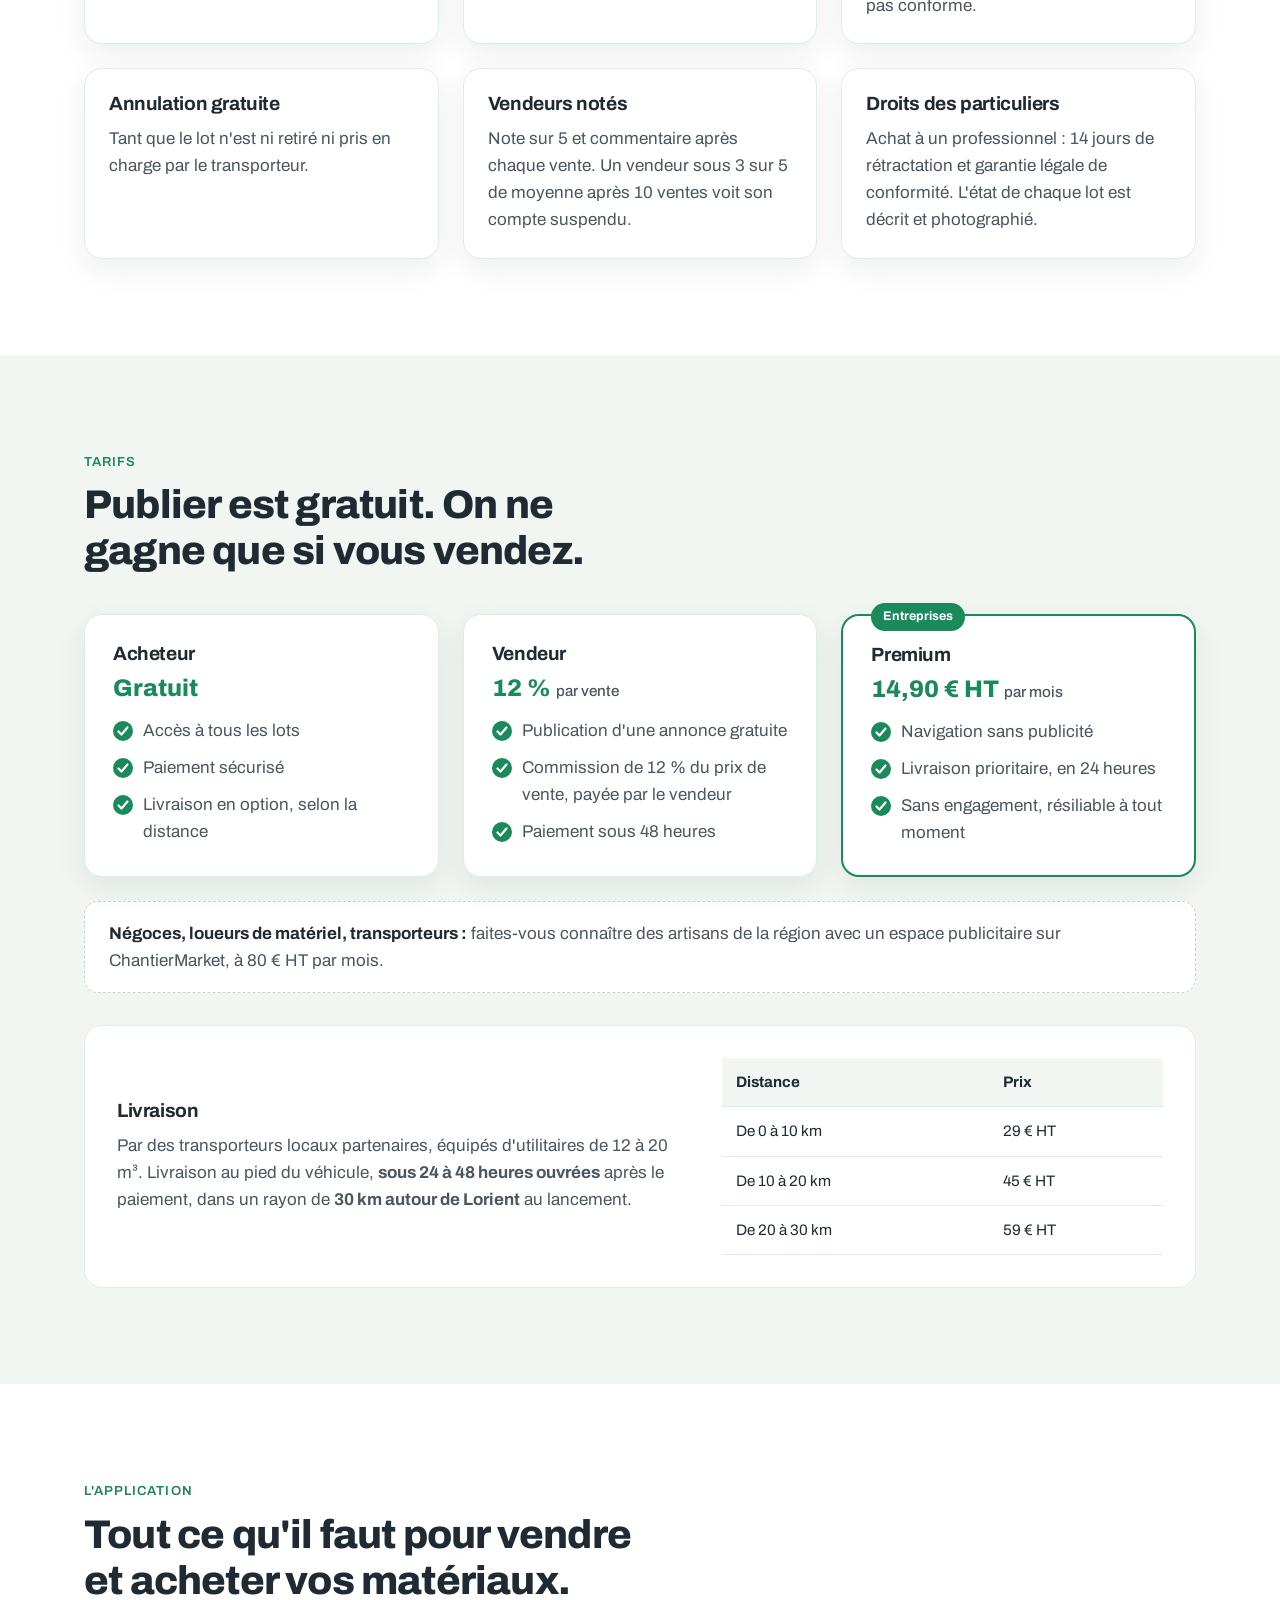
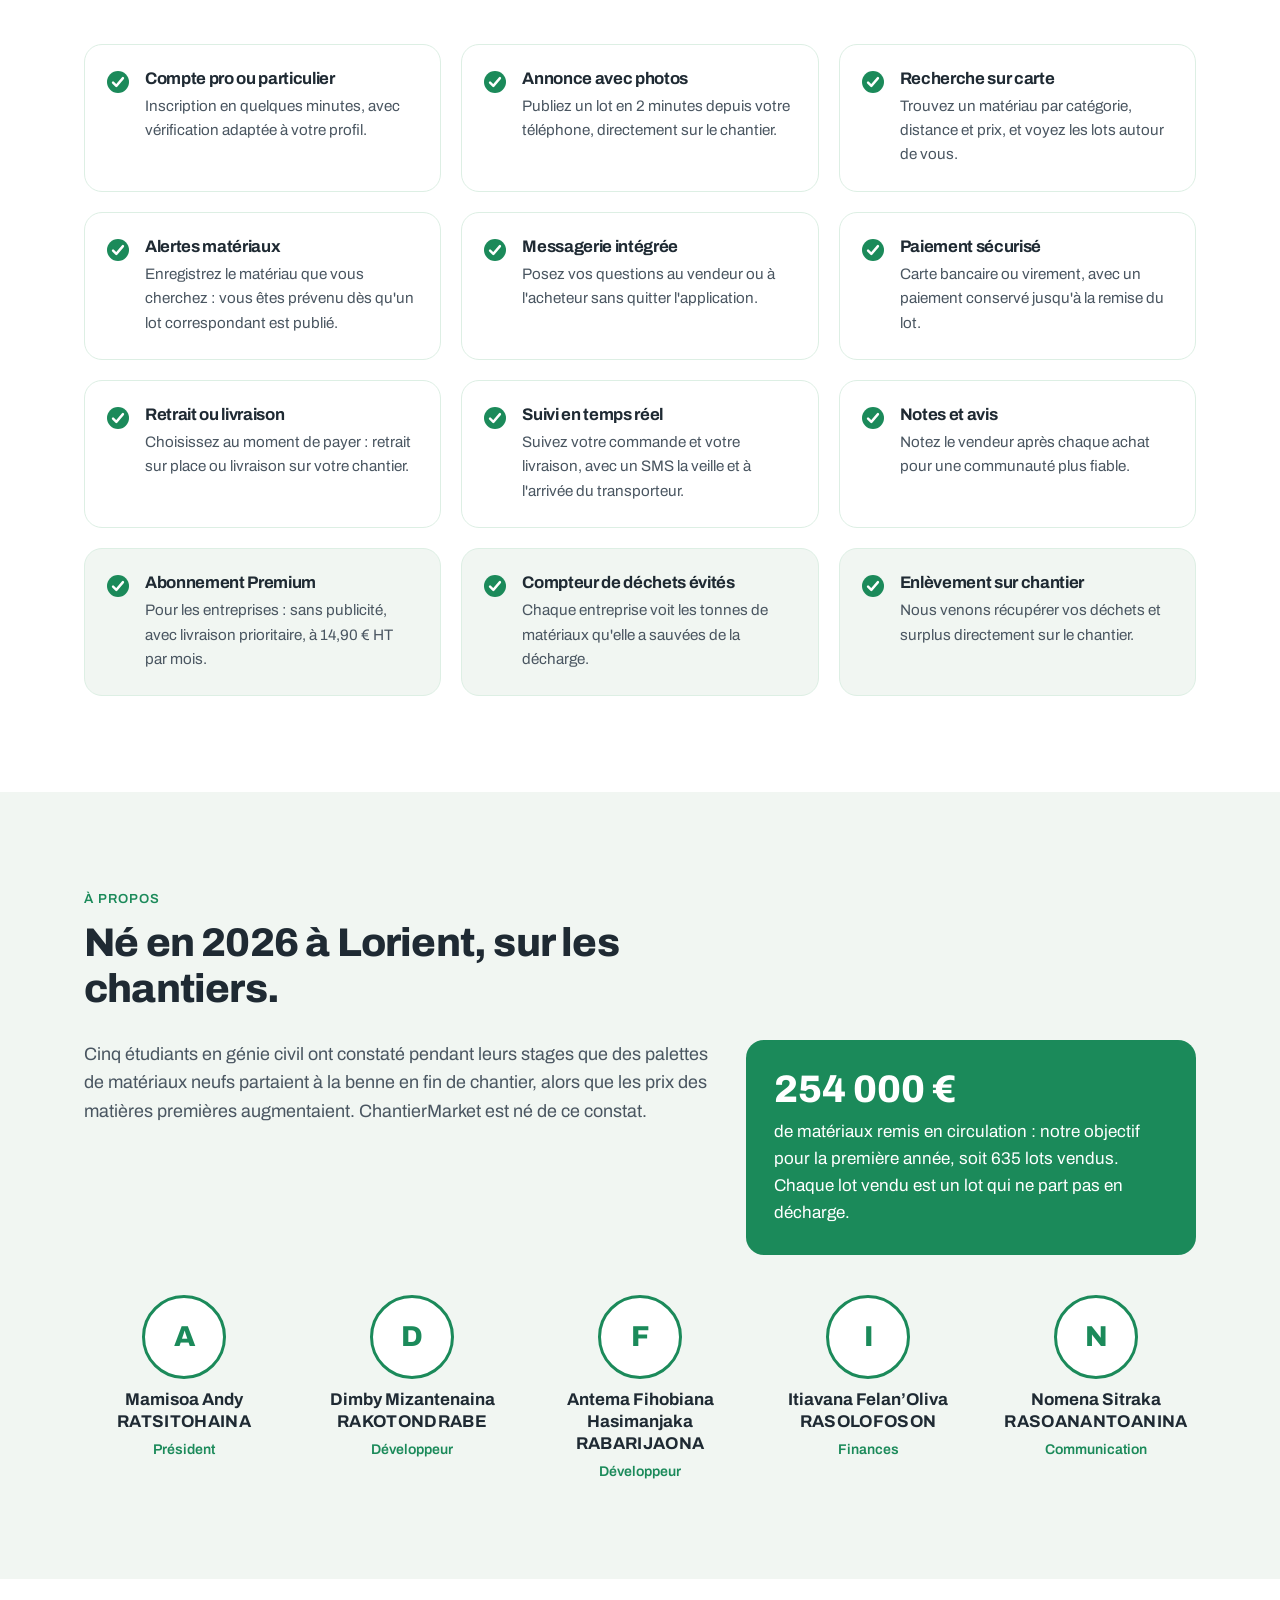
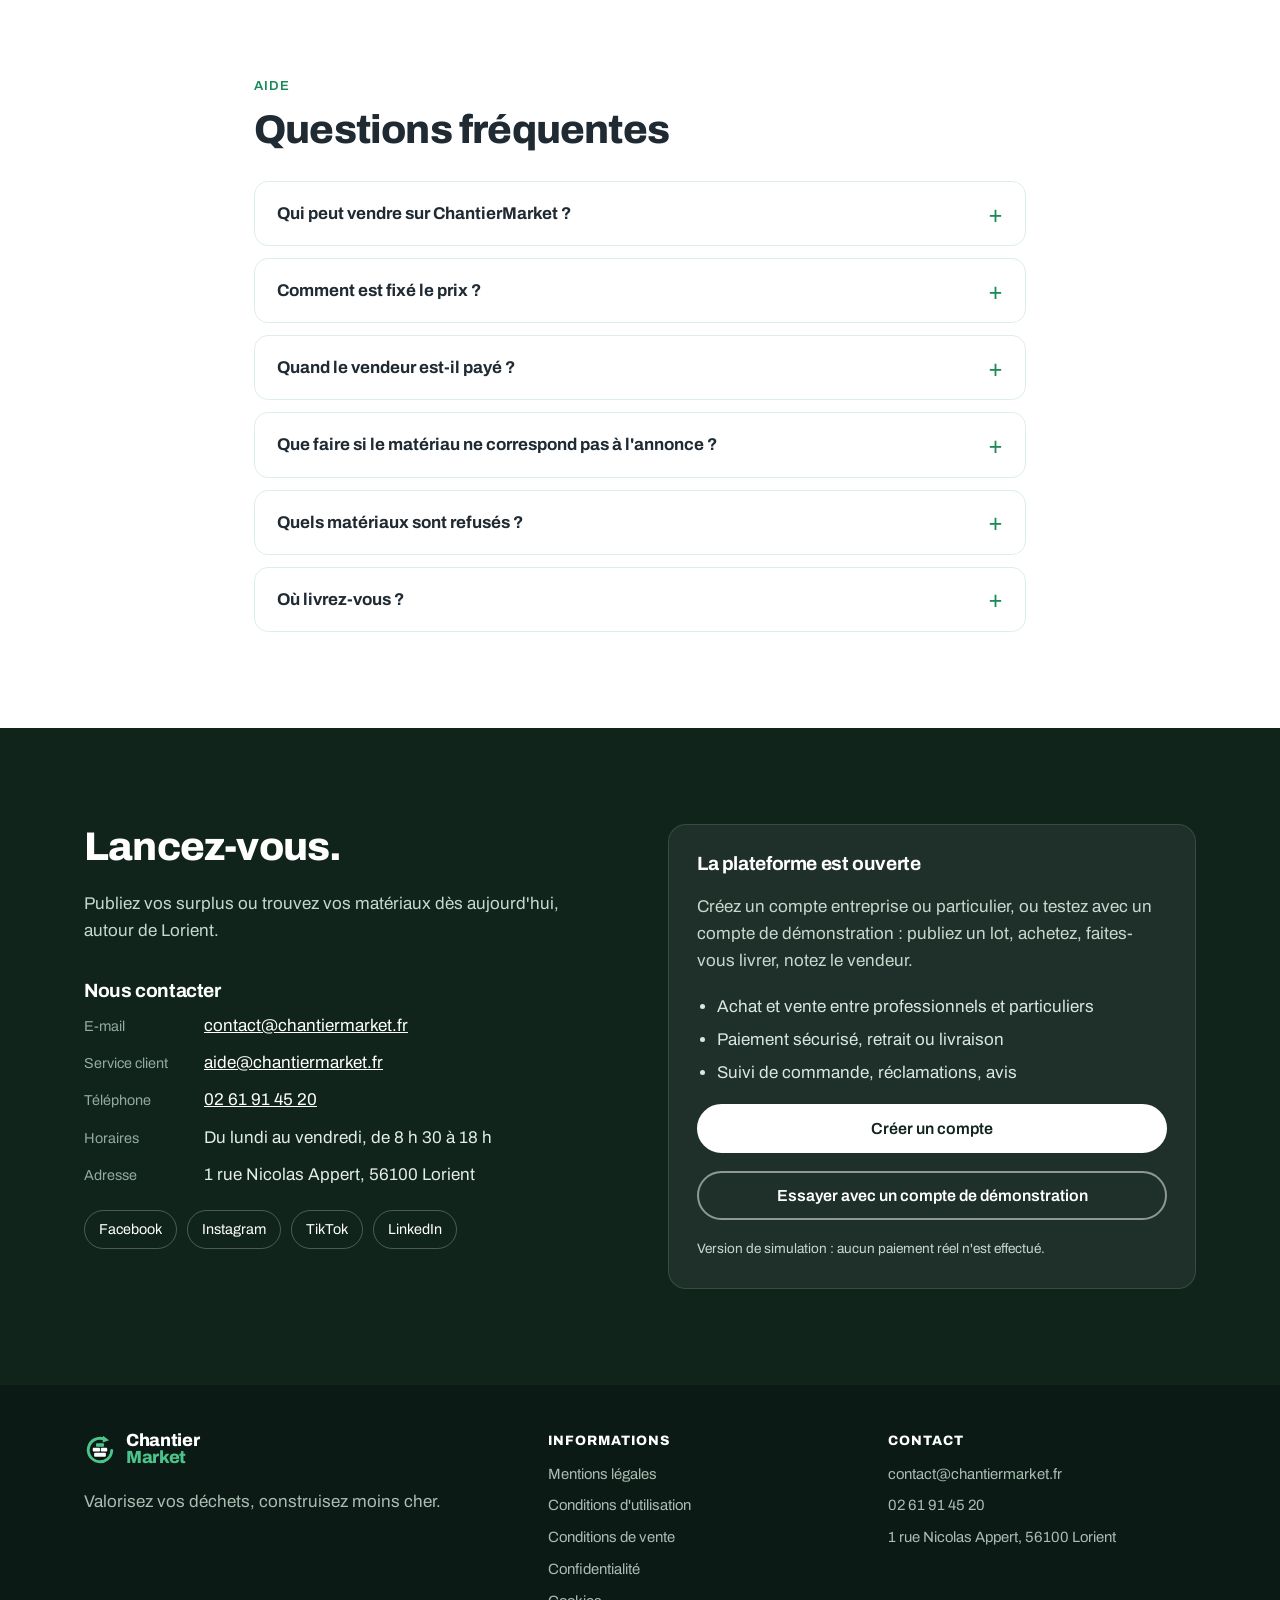
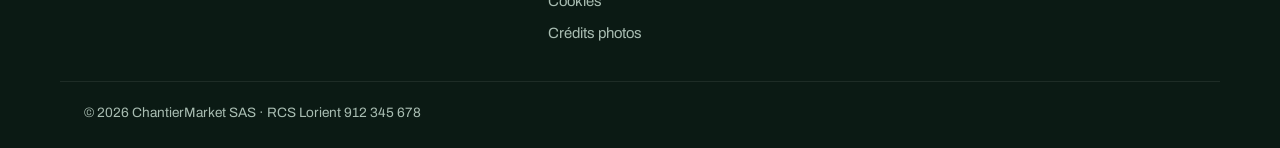
==== commit a1e394aa: "Site aligné sur le Wikicréa : Premium à 14,90 €, publicité à 80 €, objectif 254 000 € - Premium : sa" ====
--- a/index.html
+++ b/index.html
@@ -297,14 +297,16 @@
         <article class="card card-featured">
           <span class="badge">Entreprises</span>
           <h3>Premium</h3>
-          <p class="price">39 € HT <small>par mois</small></p>
+          <p class="price">14,90 € HT <small>par mois</small></p>
           <ul class="checks">
-            <li>Annonces mises en avant</li>
-            <li>Publications illimitées</li>
+            <li>Navigation sans publicité</li>
+            <li>Livraison prioritaire, en 24 heures</li>
             <li>Sans engagement, résiliable à tout moment</li>
           </ul>
         </article>
       </div>
+
+      <p class="advertisers"><strong>Négoces, loueurs de matériel, transporteurs :</strong> faites-vous connaître des artisans de la région avec un espace publicitaire sur ChantierMarket, à 80&nbsp;€&nbsp;HT par mois.</p>
 
       <div id="livraison" class="delivery">
         <div>
@@ -369,7 +371,7 @@
         </li>
         <li class="feature-pro">
           <h3>Abonnement Premium</h3>
-          <p>Pour les entreprises : annonces mises en avant et publications illimitées, à 39&nbsp;€&nbsp;HT par mois.</p>
+          <p>Pour les entreprises : sans publicité, avec livraison prioritaire, à 14,90&nbsp;€&nbsp;HT par mois.</p>
         </li>
         <li class="feature-pro">
           <h3>Compteur de déchets évités</h3>
@@ -391,8 +393,8 @@
       <div class="about">
         <p class="about-story">Cinq étudiants en génie civil ont constaté pendant leurs stages que des palettes de matériaux neufs partaient à la benne en fin de chantier, alors que les prix des matières premières augmentaient. ChantierMarket est né de ce constat.</p>
         <div class="goal">
-          <p class="goal-figure">150 000 €</p>
-          <p>de matériaux remis en circulation : notre objectif pour la première année. Chaque lot vendu est un lot qui ne part pas en décharge.</p>
+          <p class="goal-figure">254 000 €</p>
+          <p>de matériaux remis en circulation : notre objectif pour la première année, soit 635 lots vendus. Chaque lot vendu est un lot qui ne part pas en décharge.</p>
         </div>
       </div>
       <ul class="team">
--- a/styles.css
+++ b/styles.css
@@ -74,6 +74,8 @@
 
 *, *::before, *::after { box-sizing: border-box; }
 [hidden] { display: none !important; }
+.advertisers { margin: 24px 0 0; padding: 18px 24px; border-radius: 14px; background: var(--surface); border: 1px dashed var(--line-strong); color: var(--ink-soft); }
+.advertisers strong { color: var(--ink); }
 .hero-sim { margin: 16px 0 0; }
 .hero-sim a { color: var(--green-text); font-weight: 700; }
 .credit-thumb { width: 96px; height: 64px; object-fit: cover; border-radius: 8px; max-width: none; }
--- a/app.css
+++ b/app.css
@@ -580,6 +580,16 @@
 .switch-row input[role="switch"]:focus-visible { outline: 3px solid var(--green-light); outline-offset: 2px; }
 .btn[disabled] { opacity: 0.5; cursor: not-allowed; transform: none; }
 
+/* Bandeau publicitaire (masqué pour Premium) */
+.ad-banner {
+  display: flex; flex-wrap: wrap; align-items: center; gap: 8px 16px;
+  margin: 0 0 20px; padding: 14px 18px; border-radius: 14px;
+  background: var(--surface); border: 1px dashed var(--line-strong);
+}
+.ad-banner p { margin: 0; flex: 1 1 320px; min-width: 0; }
+.ad-tag { font-size: 0.75rem; font-weight: 800; letter-spacing: 0.06em; text-transform: uppercase; padding: 3px 8px; border-radius: 6px; background: var(--muted-bg); color: var(--ink-soft); }
+.home-cats + .ad-banner { margin-top: 24px; }
+
 /* Photos réelles */
 .gallery-single { grid-template-columns: 1fr; grid-template-rows: 1fr; height: 380px; }
 .gallery-single > :first-child { grid-row: auto; }
